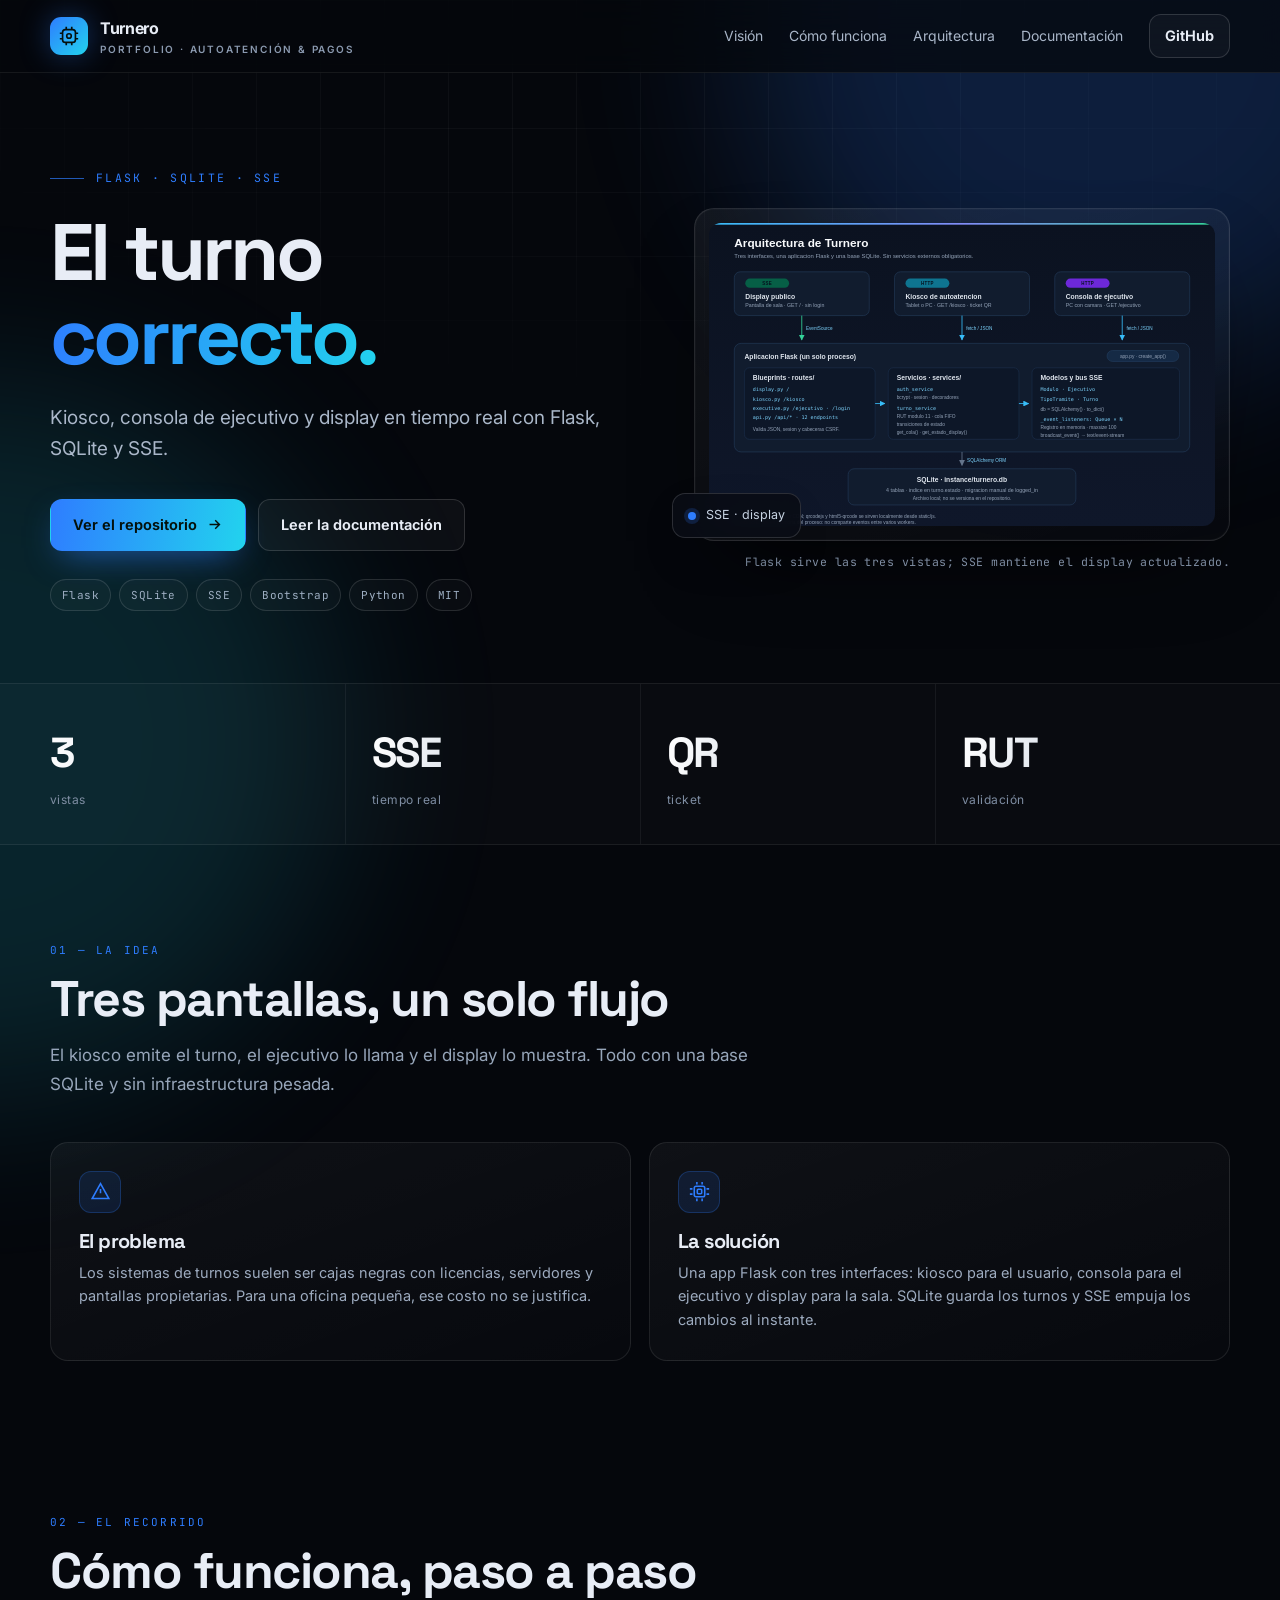
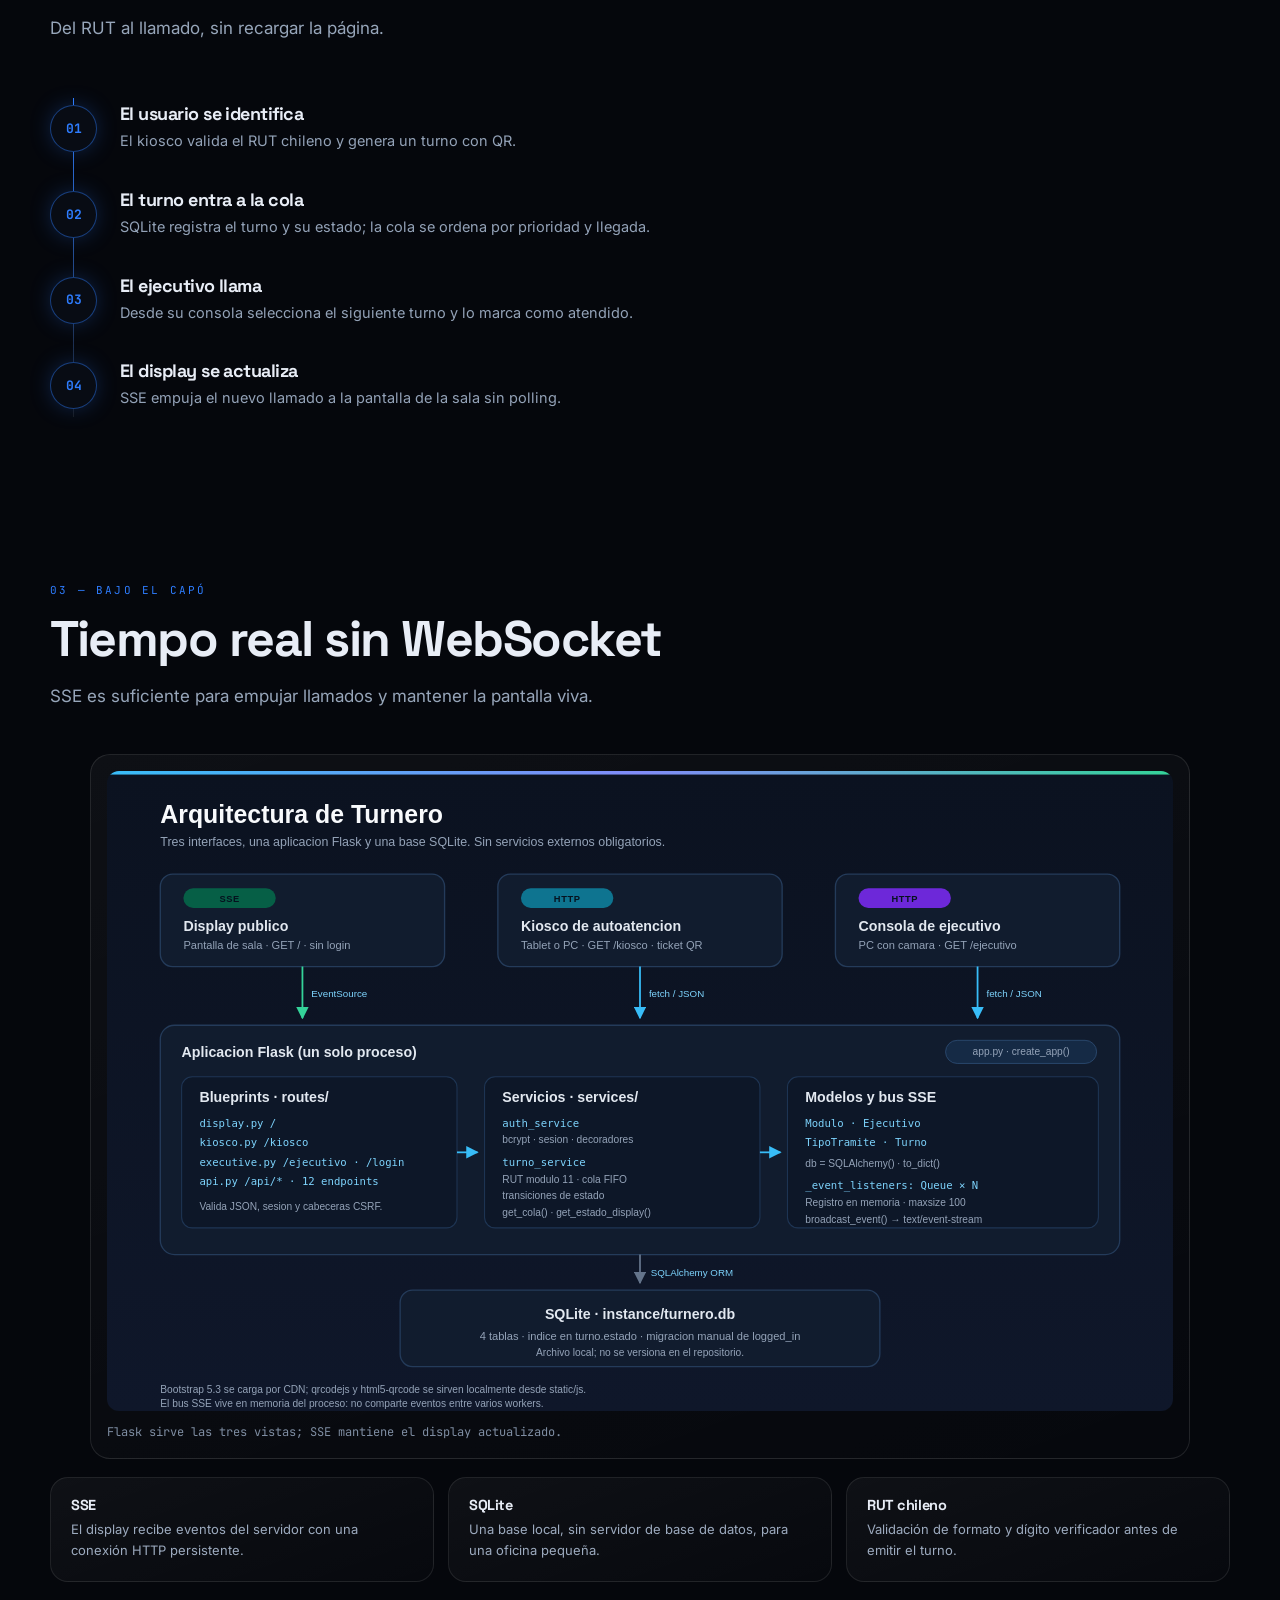
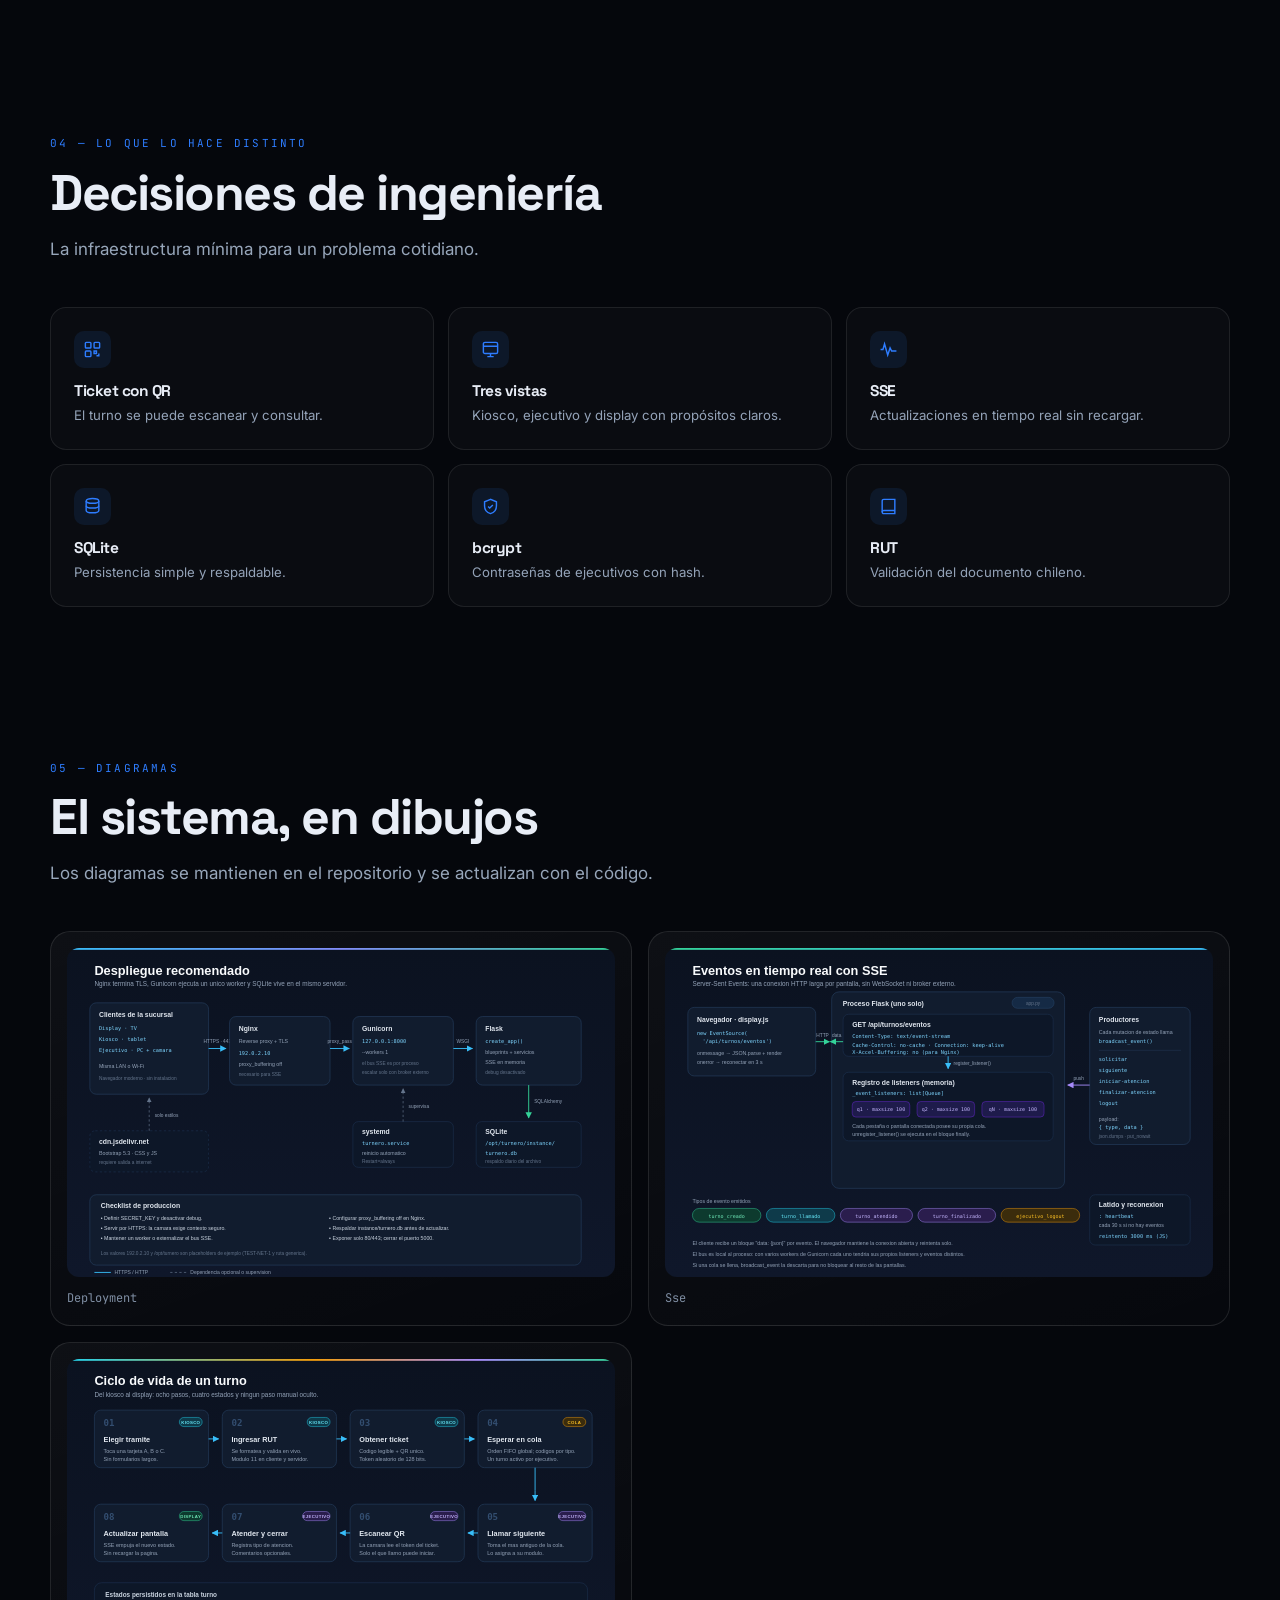
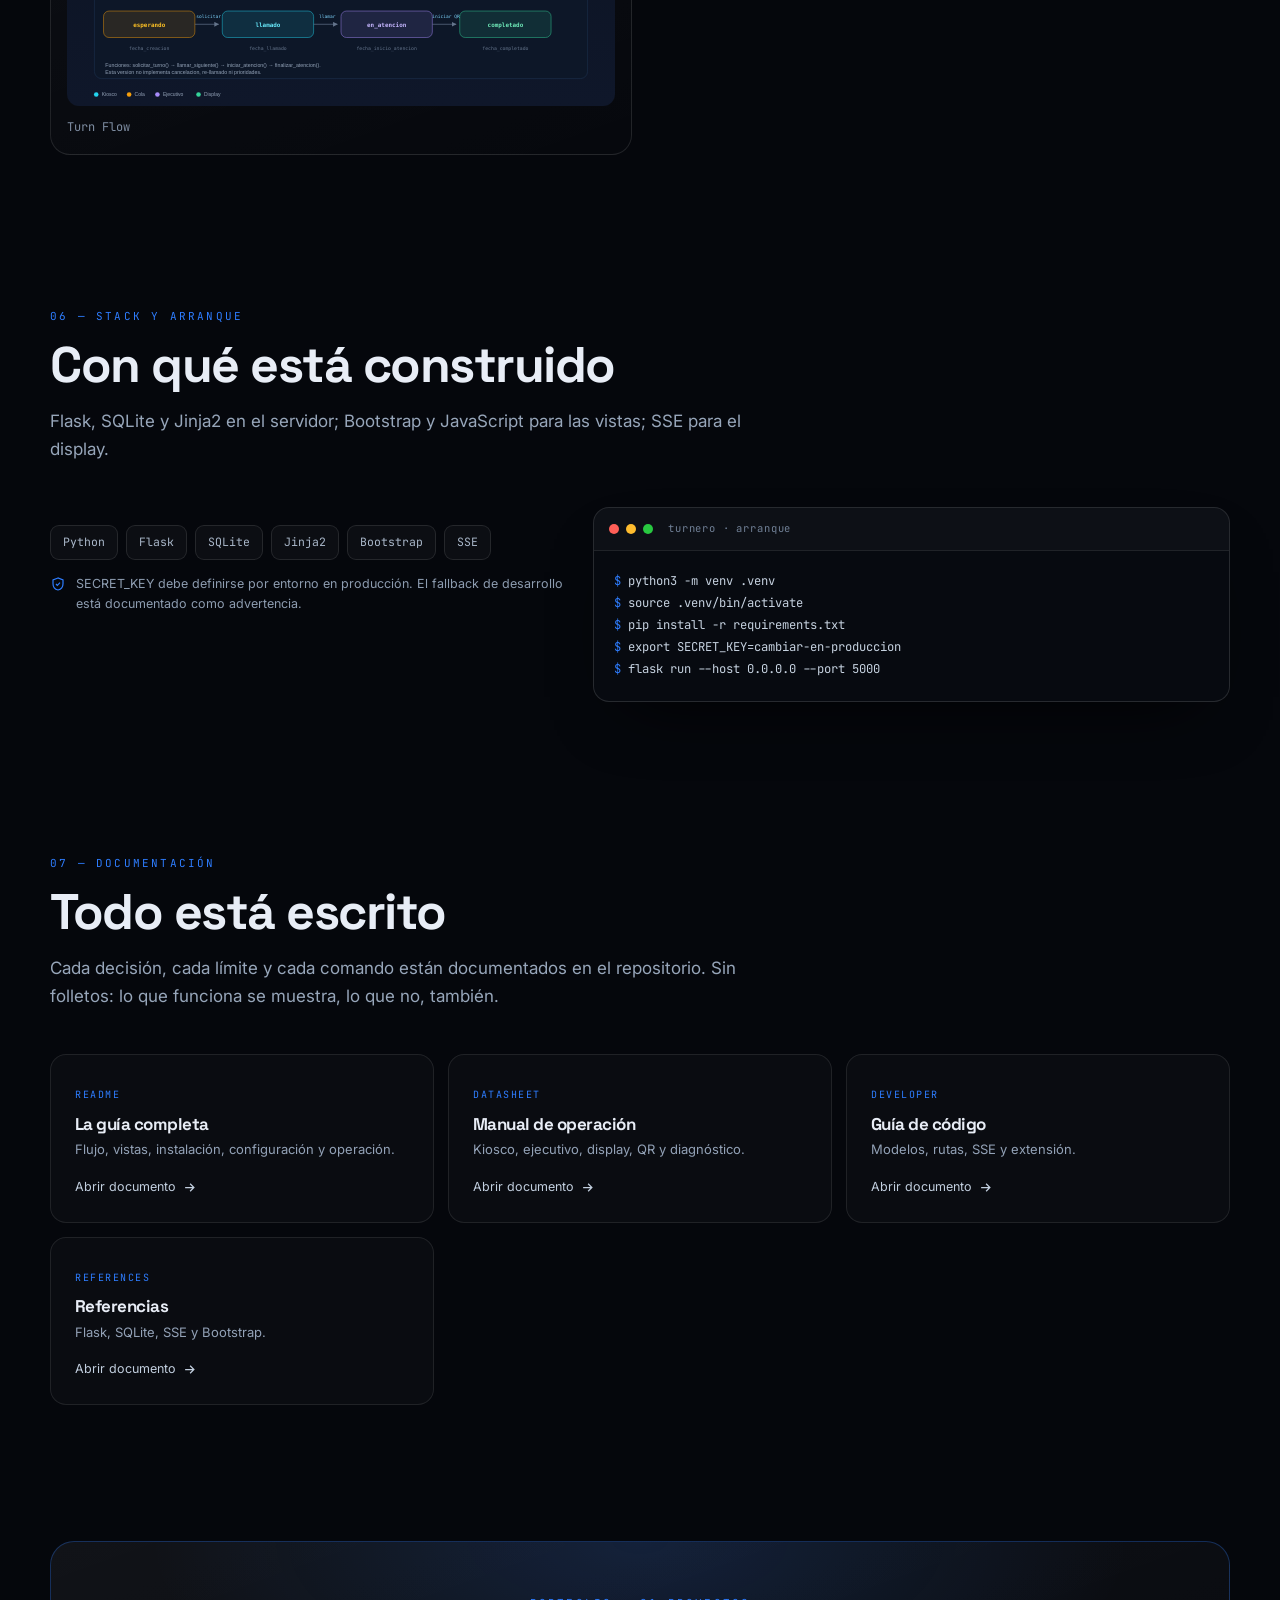
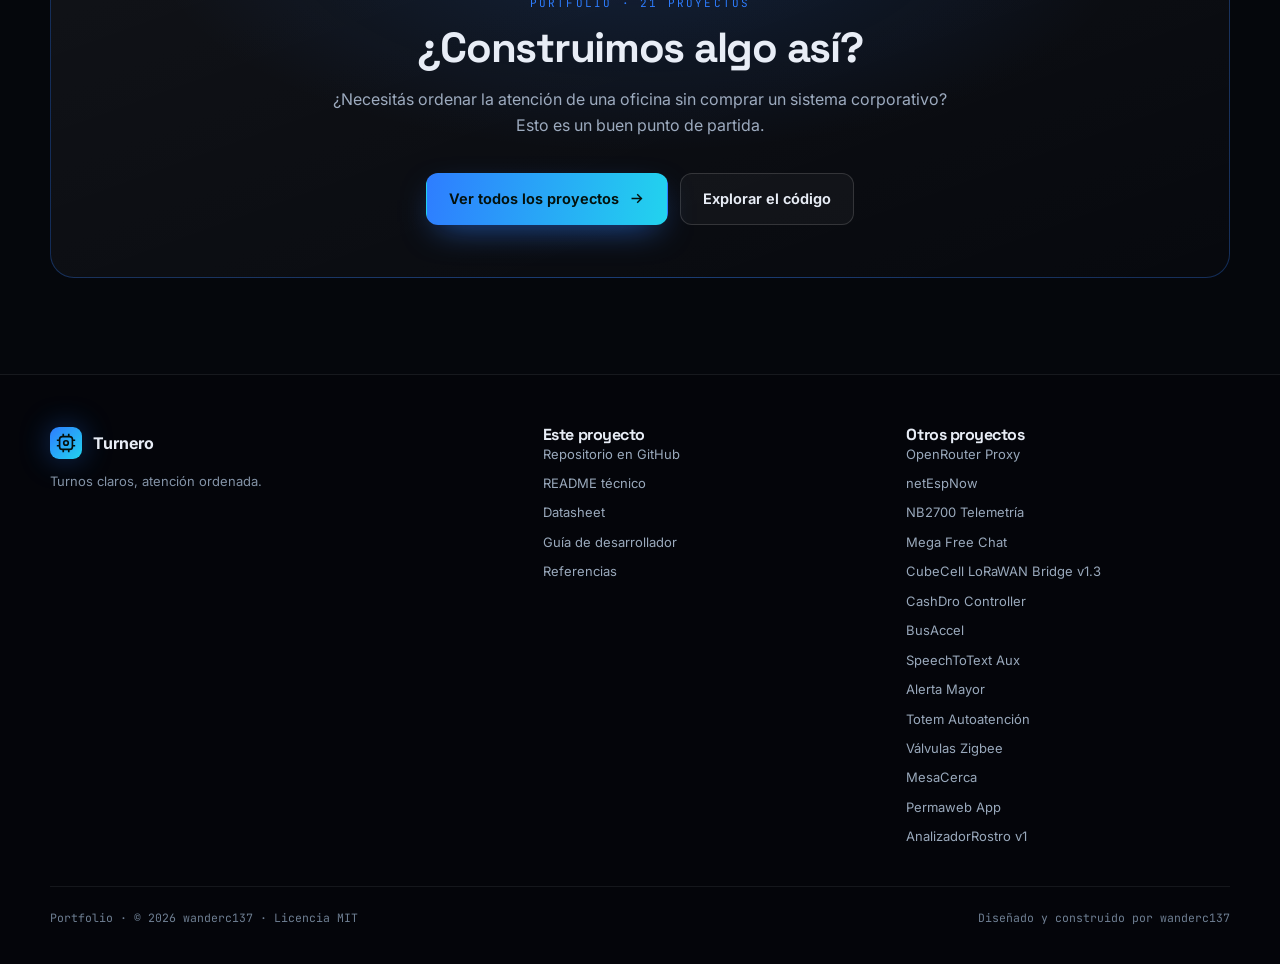
==== docs/index.html @ c997458e "docs: guía completa, sitio de presentación y licencia MIT" ====
<!doctype html>
<html lang="es">
<head>
<meta charset="utf-8">
<meta name="viewport" content="width=device-width, initial-scale=1">
<title>El turno correcto. · Turnero</title>
<meta name="description" content="Sistema de turnos con Flask y SQLite: kiosco, consola de ejecutivo y display en tiempo real con SSE y QR.">
<meta name="author" content="wanderc137">
<meta property="og:type" content="website">
<meta property="og:title" content="El turno correcto. · Turnero">
<meta property="og:description" content="Sistema de turnos con Flask y SQLite: kiosco, consola de ejecutivo y display en tiempo real con SSE y QR.">
<meta property="og:url" content="https://wanderc137.github.io/turnero/">
<meta property="og:image" content="https://wanderc137.github.io/turnero/assets/og.png">
<meta name="twitter:card" content="summary_large_image">
<meta name="twitter:title" content="El turno correcto. · Turnero">
<meta name="twitter:description" content="Sistema de turnos con Flask y SQLite: kiosco, consola de ejecutivo y display en tiempo real con SSE y QR.">
<meta name="twitter:image" content="https://wanderc137.github.io/turnero/assets/og.png">
<link rel="icon" href="data:image/svg+xml,<svg xmlns='http://www.w3.org/2000/svg' viewBox='0 0 100 100'><rect width='100' height='100' rx='22' fill='%2305070c'/><rect x='22' y='22' width='56' height='56' rx='12' fill='none' stroke='%232E7DFF' stroke-width='7'/><circle cx='50' cy='50' r='9' fill='%232E7DFF'/></svg>">
<link rel="preconnect" href="https://fonts.googleapis.com">
<link rel="preconnect" href="https://fonts.gstatic.com" crossorigin>
<link href="https://fonts.googleapis.com/css2?family=Inter:wght@400;500;600;700&family=JetBrains+Mono:wght@400;500;600&family=Space+Grotesk:wght@500;600;700&display=swap" rel="stylesheet">
<style>
*,*::before,*::after{box-sizing:border-box}
html{scroll-behavior:smooth;scrollbar-width:none}
::-webkit-scrollbar{width:0;height:0}
::-webkit-scrollbar-track{background:#05070c}
::-webkit-scrollbar-thumb{background:#2a3448;border-radius:999px;border:2px solid #05070c}
::-webkit-scrollbar-thumb:hover{background:#3a4a66}
body{
  margin:0;background:#05070c;color:#e8edf6;
  font-family:'Inter',system-ui,-apple-system,'Segoe UI',sans-serif;
  font-size:16px;line-height:1.65;-webkit-font-smoothing:antialiased;
  overflow-x:hidden;
}
::selection{background:var(--accent);color:#04110c}
a{color:inherit;text-decoration:none}
img{max-width:100%;display:block}
h1,h2,h3,h4{font-family:'Space Grotesk','Inter',sans-serif;line-height:1.05;letter-spacing:-.03em;margin:0}
p{margin:0}
.mono{font-family:'JetBrains Mono',ui-monospace,SFMono-Regular,Menlo,monospace}
.wrap{width:min(1180px,calc(100% - 48px));margin:0 auto}
.grid-overlay{
  position:fixed;inset:0;z-index:0;pointer-events:none;
  background-image:linear-gradient(rgba(255,255,255,.035) 1px,transparent 1px),linear-gradient(90deg,rgba(255,255,255,.035) 1px,transparent 1px);
  background-size:64px 64px;
  mask-image:radial-gradient(ellipse 80% 60% at 50% 0%,#000 30%,transparent 78%);
  -webkit-mask-image:radial-gradient(ellipse 80% 60% at 50% 0%,#000 30%,transparent 78%);
}
.glow{
  position:fixed;z-index:0;pointer-events:none;filter:blur(90px);opacity:.20;
  width:720px;height:720px;border-radius:50%;
}
.glow.one{top:-340px;right:-180px;background:var(--accent)}
.glow.two{top:380px;left:-380px;background:var(--accent2);opacity:.14}
.nav{
  position:sticky;top:0;z-index:50;
  backdrop-filter:blur(18px);-webkit-backdrop-filter:blur(18px);
  background:rgba(5,7,12,.72);border-bottom:1px solid rgba(255,255,255,.07);
}
.nav-inner{display:flex;align-items:center;justify-content:space-between;height:72px}
.brand{display:flex;align-items:center;gap:12px;font-weight:700;letter-spacing:-.02em}
.brand-mark{
  width:38px;height:38px;border-radius:11px;display:grid;place-items:center;
  background:linear-gradient(135deg,var(--accent),var(--accent2));color:#05100c;
  box-shadow:0 0 30px color-mix(in srgb,var(--accent) 35%,transparent);
}
.brand-mark svg{width:22px;height:22px;stroke:#05100c;fill:none;stroke-width:1.8}
.brand small{display:block;font-size:10px;letter-spacing:.18em;color:#8b9ab0;font-weight:600;text-transform:uppercase}
.nav-links{display:flex;align-items:center;gap:26px;font-size:14px;color:#a9b6c8}
.nav-links a:hover{color:#fff}
.btn{
  display:inline-flex;align-items:center;justify-content:center;gap:9px;
  padding:13px 22px;border-radius:12px;font-weight:650;font-size:14.5px;
  border:1px solid transparent;transition:transform .2s ease,box-shadow .2s ease,background .2s ease;
  white-space:nowrap;
}
.btn:hover{transform:translateY(-2px)}
.btn-primary{
  background:linear-gradient(100deg,var(--accent),var(--accent2));color:#04110c;
  box-shadow:0 12px 34px -12px color-mix(in srgb,var(--accent) 70%,transparent);
}
.btn-primary:hover{box-shadow:0 18px 44px -12px color-mix(in srgb,var(--accent) 80%,transparent)}
.btn-ghost{background:rgba(255,255,255,.035);border-color:rgba(255,255,255,.14);color:#e8edf6}
.btn-ghost:hover{background:rgba(255,255,255,.07)}
.btn svg{width:17px;height:17px;stroke:currentColor;fill:none;stroke-width:2}
.hero{position:relative;z-index:1;padding:96px 0 72px}
.hero-grid{display:grid;grid-template-columns:1.04fr .96fr;gap:64px;align-items:center}
.eyebrow{
  font-family:'JetBrains Mono',monospace;font-size:11.5px;letter-spacing:.2em;
  text-transform:uppercase;color:var(--accent);display:flex;align-items:center;gap:12px;margin-bottom:22px;
}
.eyebrow::before{content:"";width:34px;height:1px;background:var(--accent);opacity:.7}
h1{font-size:clamp(42px,6.4vw,80px);font-weight:700;letter-spacing:-.045em}
.grad{background:linear-gradient(100deg,var(--accent),var(--accent2));-webkit-background-clip:text;background-clip:text;color:transparent}
.lead{font-size:clamp(17px,1.5vw,19px);color:#aab7c9;margin-top:24px;max-width:60ch}
.hero-actions{display:flex;flex-wrap:wrap;gap:12px;margin-top:34px}
.hero-badges{display:flex;flex-wrap:wrap;gap:8px;margin-top:28px}
.badge{
  font-family:'JetBrains Mono',monospace;font-size:11px;letter-spacing:.04em;
  padding:6px 11px;border-radius:999px;border:1px solid rgba(255,255,255,.12);
  color:#9fb0c4;background:rgba(255,255,255,.025);
}
.hero-visual{position:relative}
.visual-frame{
  border:1px solid rgba(255,255,255,.11);border-radius:20px;overflow:hidden;
  background:linear-gradient(160deg,rgba(255,255,255,.055),rgba(255,255,255,.012));
  box-shadow:0 40px 90px -40px rgba(0,0,0,.9),0 0 0 1px rgba(255,255,255,.02) inset;
  padding:14px;
}
.visual-frame img{border-radius:12px;width:100%}
.visual-caption{font-size:11.5px;color:#7f8ea3;margin-top:12px;text-align:right;font-family:'JetBrains Mono',monospace;letter-spacing:.04em}
.float-chip{
  position:absolute;left:-22px;bottom:34px;display:flex;align-items:center;gap:10px;
  background:rgba(9,13,21,.92);border:1px solid rgba(255,255,255,.14);border-radius:13px;
  padding:11px 15px;font-size:12.5px;color:#c7d3e2;backdrop-filter:blur(10px);
  box-shadow:0 20px 50px -20px #000;
}
.float-chip b{color:var(--accent);font-family:'Space Grotesk',sans-serif;font-size:16px}
.live-dot{width:8px;height:8px;border-radius:50%;background:var(--accent);box-shadow:0 0 0 4px color-mix(in srgb,var(--accent) 18%,transparent);animation:pulse 2.4s infinite}
@keyframes pulse{0%,100%{opacity:1}50%{opacity:.35}}
/* vending kiosk */
.kiosk{
  border:1px solid rgba(255,255,255,.13);border-radius:22px;padding:18px;
  background:linear-gradient(165deg,#0b1019,#070a11 60%,#0a0f18);
  box-shadow:0 45px 100px -45px #000,0 0 0 1px rgba(255,255,255,.02) inset;
}
.kiosk-head{display:flex;align-items:center;gap:9px;font-family:'JetBrains Mono',monospace;font-size:10.5px;letter-spacing:.12em;color:#8494a9;padding:2px 4px 14px;border-bottom:1px solid rgba(255,255,255,.07)}
.kiosk-head .timer{margin-left:auto;color:var(--accent)}
.kiosk-grid{display:grid;grid-template-columns:1fr 1fr;gap:10px;padding:14px 0}
.prod{background:rgba(255,255,255,.035);border:1px solid rgba(255,255,255,.075);border-radius:13px;padding:12px;display:flex;align-items:center;gap:11px}
.prod img{width:44px;height:44px;object-fit:contain;filter:drop-shadow(0 6px 10px rgba(0,0,0,.5))}
.prod span{font-size:11.5px;color:#c3cfdd;display:block;line-height:1.25}
.prod b{font-family:'JetBrains Mono',monospace;font-size:11px;color:var(--accent)}
.kiosk-pay{display:flex;align-items:center;gap:12px;border:1px solid color-mix(in srgb,var(--accent) 30%,transparent);background:color-mix(in srgb,var(--accent) 7%,transparent);border-radius:13px;padding:12px 14px}
.kiosk-pay .sol{width:38px;height:38px;border-radius:10px;display:grid;place-items:center;background:linear-gradient(135deg,var(--accent),var(--accent2));color:#04110c;font-size:23px;font-weight:800}
.kiosk-pay small{display:block;font-family:'JetBrains Mono',monospace;font-size:9.5px;letter-spacing:.1em;color:#8ea0b5}
.kiosk-pay strong{font-size:15px}
.kiosk-pay .pill{margin-left:auto;font-family:'JetBrains Mono',monospace;font-size:10px;letter-spacing:.12em;background:var(--accent);color:#04110c;padding:7px 11px;border-radius:8px;font-weight:700}
.stats{position:relative;z-index:1;border-top:1px solid rgba(255,255,255,.07);border-bottom:1px solid rgba(255,255,255,.07);background:rgba(255,255,255,.018)}
.stats-grid{display:grid;grid-template-columns:repeat(4,1fr);gap:0}
.stat{padding:34px 26px;border-left:1px solid rgba(255,255,255,.06)}
.stat:first-child{border-left:0;padding-left:0}
.stat-value{font-family:'Space Grotesk',sans-serif;font-size:clamp(28px,3.4vw,42px);font-weight:700;letter-spacing:-.04em;background:linear-gradient(100deg,#fff,#a9b8cc);-webkit-background-clip:text;background-clip:text;color:transparent}
.stat-label{font-size:12px;color:#7f8ea3;letter-spacing:.04em;margin-top:3px}
.section{position:relative;z-index:1;padding:96px 0}
.section.tight{padding-top:56px}
.section-head{max-width:780px;margin-bottom:44px}
.kicker{font-family:'JetBrains Mono',monospace;font-size:11px;letter-spacing:.2em;text-transform:uppercase;color:var(--accent);margin-bottom:14px}
h2{font-size:clamp(30px,4.1vw,50px);font-weight:700}
.section-sub{color:#97a6ba;font-size:17px;margin-top:16px;max-width:68ch}
.split{display:grid;grid-template-columns:1fr 1fr;gap:18px}
.card{
  border:1px solid rgba(255,255,255,.09);border-radius:18px;padding:28px;
  background:linear-gradient(160deg,rgba(255,255,255,.045),rgba(255,255,255,.012));
}
.card .icon{width:42px;height:42px;border-radius:12px;display:grid;place-items:center;background:color-mix(in srgb,var(--accent) 12%,transparent);border:1px solid color-mix(in srgb,var(--accent) 25%,transparent);margin-bottom:18px}
.card .icon svg{width:21px;height:21px;stroke:var(--accent);fill:none;stroke-width:1.8}
.card h3{font-size:20px;margin-bottom:9px}
.card p{color:#9dabbf;font-size:14.5px}
.timeline{position:relative;margin-top:10px}
.timeline::before{content:"";position:absolute;left:23px;top:12px;bottom:12px;width:1px;background:linear-gradient(var(--accent),rgba(255,255,255,.08))}
.step{display:grid;grid-template-columns:48px 1fr;gap:22px;padding:19px 0;align-items:start}
.step-num{
  width:47px;height:47px;border-radius:50%;display:grid;place-items:center;
  border:1px solid color-mix(in srgb,var(--accent) 45%,transparent);
  background:#080c14;color:var(--accent);font-family:'JetBrains Mono',monospace;font-size:13px;font-weight:700;
  position:relative;z-index:1;box-shadow:0 0 26px -6px color-mix(in srgb,var(--accent) 45%,transparent);
}
.step-body h3{font-size:18px;margin-bottom:5px}
.step-body p{color:#93a2b7;font-size:14.5px;max-width:78ch}
.figure{
  border:1px solid rgba(255,255,255,.1);border-radius:20px;padding:16px;
  background:linear-gradient(160deg,rgba(255,255,255,.04),rgba(255,255,255,.008));
}
.figure img{width:100%;border-radius:12px}
.figure figcaption{font-size:12px;color:#7f8ea3;margin-top:12px;font-family:'JetBrains Mono',monospace}
.arch-points{display:grid;grid-template-columns:repeat(3,1fr);gap:14px;margin-top:18px}
.arch-points .card{padding:20px}
.arch-points .card h4{font-size:14.5px;margin-bottom:5px}
.arch-points .card p{font-size:13px}
.features{display:grid;grid-template-columns:repeat(3,1fr);gap:14px}
.feature{border:1px solid rgba(255,255,255,.085);border-radius:16px;padding:23px;background:rgba(255,255,255,.022);transition:border-color .2s,background .2s,transform .2s}
.feature:hover{border-color:color-mix(in srgb,var(--accent) 38%,transparent);background:rgba(255,255,255,.038);transform:translateY(-3px)}
.feature .icon{width:37px;height:37px;border-radius:10px;display:grid;place-items:center;background:color-mix(in srgb,var(--accent) 10%,transparent);margin-bottom:15px}
.feature .icon svg{width:19px;height:19px;stroke:var(--accent);fill:none;stroke-width:1.8}
.feature h3{font-size:15.5px;margin-bottom:6px}
.feature p{font-size:13.2px;color:#94a3b8;line-height:1.55}
.stack-grid{display:grid;grid-template-columns:.9fr 1.1fr;gap:22px;align-items:start}
.chips{display:flex;flex-wrap:wrap;gap:8px;margin-top:18px}
.chip{font-family:'JetBrains Mono',monospace;font-size:11.5px;padding:7px 12px;border-radius:9px;border:1px solid rgba(255,255,255,.1);background:rgba(255,255,255,.03);color:#aab8ca}
.terminal{border:1px solid rgba(255,255,255,.13);border-radius:16px;overflow:hidden;background:#070a10;box-shadow:0 30px 70px -35px #000}
.terminal-bar{display:flex;align-items:center;gap:7px;padding:12px 15px;border-bottom:1px solid rgba(255,255,255,.08);background:rgba(255,255,255,.025)}
.terminal-bar i{width:10px;height:10px;border-radius:50%;background:#ff5f57;display:block}
.terminal-bar i:nth-child(2){background:#febc2e}
.terminal-bar i:nth-child(3){background:#28c840}
.terminal-bar span{margin-left:8px;font-family:'JetBrains Mono',monospace;font-size:10.5px;color:#718197;letter-spacing:.08em}
.terminal pre{margin:0;padding:20px;overflow:auto;font-family:'JetBrains Mono',monospace;font-size:12.2px;line-height:1.8;color:#c6d2e0}
.terminal .p{color:var(--accent)}
.terminal .c{color:#68788d}
.note{display:flex;gap:10px;align-items:flex-start;margin-top:14px;font-size:12.5px;color:#8d9cb0;line-height:1.55}
.note svg{width:16px;height:16px;stroke:var(--accent);fill:none;stroke-width:1.8;flex:0 0 auto;margin-top:2px}
.docs-grid{display:grid;grid-template-columns:repeat(3,1fr);gap:14px}
.doc-card{display:block;border:1px solid rgba(255,255,255,.09);border-radius:16px;padding:24px;background:rgba(255,255,255,.022);transition:border-color .2s,transform .2s,background .2s}
.doc-card:hover{border-color:color-mix(in srgb,var(--accent) 40%,transparent);transform:translateY(-3px);background:rgba(255,255,255,.04)}
.doc-card .tag{font-family:'JetBrains Mono',monospace;font-size:10px;letter-spacing:.15em;color:var(--accent);text-transform:uppercase}
.doc-card h3{font-size:17px;margin:10px 0 6px}
.doc-card p{font-size:13px;color:#93a2b7}
.doc-card .arrow{display:flex;align-items:center;gap:6px;margin-top:16px;font-size:12.5px;color:#c2cfdf}
.doc-card .arrow svg{width:15px;height:15px;stroke:currentColor;fill:none;stroke-width:2;transition:transform .2s}
.doc-card:hover .arrow svg{transform:translateX(4px)}
.gallery{display:grid;grid-template-columns:1fr 1fr;gap:16px}
.gallery .figure{margin:0}
.cta{position:relative;z-index:1;padding:40px 0 96px}
.cta-card{
  border-radius:24px;padding:52px;text-align:center;position:relative;overflow:hidden;
  border:1px solid color-mix(in srgb,var(--accent) 30%,transparent);
  background:
    radial-gradient(700px 300px at 50% 0%,color-mix(in srgb,var(--accent) 16%,transparent),transparent 70%),
    linear-gradient(160deg,rgba(255,255,255,.05),rgba(255,255,255,.012));
}
.cta-card h2{font-size:clamp(28px,3.7vw,42px)}
.cta-card p{color:#9dabbf;max-width:62ch;margin:16px auto 0}
.cta-card .hero-actions{justify-content:center}
footer{position:relative;z-index:1;border-top:1px solid rgba(255,255,255,.08);padding:52px 0 36px;background:rgba(4,6,10,.6)}
.foot-grid{display:grid;grid-template-columns:1.4fr 1fr 1fr;gap:40px}
.foot-brand{display:flex;align-items:center;gap:11px;font-weight:700;margin-bottom:12px}
.foot-brand .brand-mark{width:32px;height:32px;border-radius:9px}
.foot-p{font-size:13px;color:#8493a7;max-width:38ch}
.foot h4{font-family:'JetBrains Mono',monospace;font-size:10.5px;letter-spacing:.16em;text-transform:uppercase;color:#718197;margin-bottom:13px;font-weight:500}
.foot-links{display:flex;flex-direction:column;gap:8px;font-size:13px;color:#9aa9bc}
.foot-links a:hover{color:#fff}
.foot-bottom{display:flex;justify-content:space-between;gap:20px;flex-wrap:wrap;border-top:1px solid rgba(255,255,255,.07);margin-top:38px;padding-top:22px;font-size:11.5px;color:#6f7f93;font-family:'JetBrains Mono',monospace}
.reveal{opacity:1;transform:none;transition:opacity .7s ease,transform .7s ease}
.reveal.in{opacity:1;transform:none}
@media (prefers-reduced-motion:reduce){.reveal{opacity:1;transform:none;transition:none}.live-dot{animation:none}html{scroll-behavior:auto}}
@media (max-width:980px){
  .hero-grid,.split,.stack-grid,.gallery{grid-template-columns:1fr}
  .hero{padding-top:64px}
  .hero-visual{order:-1}
  .features{grid-template-columns:1fr 1fr}
  .arch-points{grid-template-columns:1fr}
  .stats-grid{grid-template-columns:1fr 1fr}
  .stat:nth-child(3){border-left:0;padding-left:0}
  .stat{border-top:1px solid rgba(255,255,255,.06)}
  .stat:nth-child(-n+2){border-top:0}
  .docs-grid{grid-template-columns:1fr}
  .foot-grid{grid-template-columns:1fr 1fr}
  .nav-links{display:none}
}
@media (max-width:620px){
  .wrap{width:calc(100% - 32px)}
  .features{grid-template-columns:1fr}
  .stats-grid{grid-template-columns:1fr 1fr}
  .stat{padding:24px 16px}
  .cta-card{padding:34px 22px}
  .float-chip{left:8px;bottom:16px}
  .foot-grid{grid-template-columns:1fr}
  .section{padding:72px 0}
}
</style>
</head>
<body style="--accent:#2E7DFF;--accent2:#22D3EE">
<div class="grid-overlay"></div>
<div class="glow one"></div>
<div class="glow two"></div>

<header class="nav">
  <div class="wrap nav-inner">
    <a class="brand" href="#top">
      <span class="brand-mark"><svg viewBox="0 0 24 24"><rect x="5" y="5" width="14" height="14" rx="3"/><path d="M9 2v3M15 2v3M9 19v3M15 19v3M2 9h3M2 15h3M19 9h3M19 15h3"/><circle cx="12" cy="12" r="2.5"/></svg></span>
      <span>Turnero<small>Portfolio · Autoatención &amp; pagos</small></span>
    </a>
    <nav class="nav-links" aria-label="Navegación">
      <a href="#problema">Visión</a>
      <a href="#como">Cómo funciona</a>
      <a href="#arquitectura">Arquitectura</a>
      <a href="#docs">Documentación</a>
      <a class="btn btn-ghost" style="padding:9px 15px" href="https://github.com/wanderc137/turnero" target="_blank" rel="noopener">GitHub</a>
    </nav>
  </div>
</header>

<main id="top">
<section class="hero">
  <div class="wrap hero-grid">
    <div class="hero-copy">
      <div class="eyebrow">FLASK · SQLITE · SSE</div>
      <h1>El turno<br><span class='grad'>correcto.</span></h1>
      <p class="lead">Kiosco, consola de ejecutivo y display en tiempo real con Flask, SQLite y SSE.</p>
      <div class="hero-actions">
        <a class="btn btn-primary" href="https://github.com/wanderc137/turnero" target="_blank" rel="noopener">Ver el repositorio <svg viewBox="0 0 24 24"><path d="M5 12h14M13 6l6 6-6 6"/></svg></a>
        <a class="btn btn-ghost" href="https://github.com/wanderc137/turnero#readme" target="_blank" rel="noopener">Leer la documentación</a>
      </div>
      <div class="hero-badges"><span class="badge">Flask</span><span class="badge">SQLite</span><span class="badge">SSE</span><span class="badge">Bootstrap</span><span class="badge">Python</span><span class="badge">MIT</span></div>
    </div>
    <div class="hero-visual">
      <div class="visual-frame"><img src="assets/architecture.svg" alt="Arquitectura del turnero con kiosco, ejecutivo, display y SQLite"></div>
      <div class="visual-caption">Flask sirve las tres vistas; SSE mantiene el display actualizado.</div>
      <div class="float-chip"><span class="live-dot"></span>SSE · display</div>
    </div>
  </div>
</section>

<section class="stats"><div class="wrap stats-grid"><div class="stat"><div class="stat-value">3</div><div class="stat-label">vistas</div></div><div class="stat"><div class="stat-value">SSE</div><div class="stat-label">tiempo real</div></div><div class="stat"><div class="stat-value">QR</div><div class="stat-label">ticket</div></div><div class="stat"><div class="stat-value">RUT</div><div class="stat-label">validación</div></div></div></section>

<section class="section" id="problema">
  <div class="wrap">
    <div class="section-head reveal">
      <div class="kicker">01 — La idea</div>
      <h2>Tres pantallas, un solo flujo</h2>
      <p class="section-sub">El kiosco emite el turno, el ejecutivo lo llama y el display lo muestra. Todo con una base SQLite y sin infraestructura pesada.</p>
    </div>
    <div class="split">
      <div class="card reveal"><div class="icon"><svg viewBox="0 0 24 24" aria-hidden="true"><path d="M12 3 2.5 20h19L12 3Z"/><path d="M12 9v5M12 17v.01"/></svg></div><h3>El problema</h3><p>Los sistemas de turnos suelen ser cajas negras con licencias, servidores y pantallas propietarias. Para una oficina pequeña, ese costo no se justifica.</p></div>
      <div class="card reveal"><div class="icon"><svg viewBox="0 0 24 24" aria-hidden="true"><rect x="6" y="6" width="12" height="12" rx="2"/><path d="M9 1v3M15 1v3M9 20v3M15 20v3M1 9h3M1 15h3M20 9h3M20 15h3"/><rect x="9.5" y="9.5" width="5" height="5" rx="1"/></svg></div><h3>La solución</h3><p>Una app Flask con tres interfaces: kiosco para el usuario, consola para el ejecutivo y display para la sala. SQLite guarda los turnos y SSE empuja los cambios al instante.</p></div>
    </div>
  </div>
</section>

<section class="section tight" id="como">
  <div class="wrap">
    <div class="section-head reveal">
      <div class="kicker">02 — El recorrido</div>
      <h2>Cómo funciona, paso a paso</h2>
      <p class="section-sub">Del RUT al llamado, sin recargar la página.</p>
    </div>
    <div class="timeline reveal"><div class="step"><div class="step-num">01</div><div class="step-body"><h3>El usuario se identifica</h3><p>El kiosco valida el RUT chileno y genera un turno con QR.</p></div></div><div class="step"><div class="step-num">02</div><div class="step-body"><h3>El turno entra a la cola</h3><p>SQLite registra el turno y su estado; la cola se ordena por prioridad y llegada.</p></div></div><div class="step"><div class="step-num">03</div><div class="step-body"><h3>El ejecutivo llama</h3><p>Desde su consola selecciona el siguiente turno y lo marca como atendido.</p></div></div><div class="step"><div class="step-num">04</div><div class="step-body"><h3>El display se actualiza</h3><p>SSE empuja el nuevo llamado a la pantalla de la sala sin polling.</p></div></div></div>
  </div>
</section>

<section class="section tight" id="arquitectura">
  <div class="wrap">
    <div class="section-head reveal">
      <div class="kicker">03 — Bajo el capó</div>
      <h2>Tiempo real sin WebSocket</h2>
      <p class="section-sub">SSE es suficiente para empujar llamados y mantener la pantalla viva.</p>
    </div>
    <figure class="figure reveal"><img src="assets/architecture.svg" alt="Arquitectura del turnero con kiosco, ejecutivo, display y SQLite" loading="lazy"><figcaption>Flask sirve las tres vistas; SSE mantiene el display actualizado.</figcaption></figure>
    <div class="arch-points reveal"><div class="card"><h4>SSE</h4><p>El display recibe eventos del servidor con una conexión HTTP persistente.</p></div><div class="card"><h4>SQLite</h4><p>Una base local, sin servidor de base de datos, para una oficina pequeña.</p></div><div class="card"><h4>RUT chileno</h4><p>Validación de formato y dígito verificador antes de emitir el turno.</p></div></div>
  </div>
</section>

<section class="section tight">
  <div class="wrap">
    <div class="section-head reveal">
      <div class="kicker">04 — Lo que lo hace distinto</div>
      <h2>Decisiones de ingeniería</h2>
      <p class="section-sub">La infraestructura mínima para un problema cotidiano.</p>
    </div>
    <div class="features reveal"><div class="feature"><div class="icon"><svg viewBox="0 0 24 24" aria-hidden="true"><rect x="3" y="3" width="7" height="7" rx="1"/><rect x="14" y="3" width="7" height="7" rx="1"/><rect x="3" y="14" width="7" height="7" rx="1"/><path d="M14 14h3v3h-3zM20 14v.01M14 20v.01M17 20v.01M20 17v3h-3"/></svg></div><h3>Ticket con QR</h3><p>El turno se puede escanear y consultar.</p></div><div class="feature"><div class="icon"><svg viewBox="0 0 24 24" aria-hidden="true"><rect x="3" y="3" width="18" height="14" rx="2"/><path d="M3 8h18M8 21h8M12 17v4"/></svg></div><h3>Tres vistas</h3><p>Kiosco, ejecutivo y display con propósitos claros.</p></div><div class="feature"><div class="icon"><svg viewBox="0 0 24 24" aria-hidden="true"><path d="M2 12h3l2-7 4 14 3-9 2 4h6"/></svg></div><h3>SSE</h3><p>Actualizaciones en tiempo real sin recargar.</p></div><div class="feature"><div class="icon"><svg viewBox="0 0 24 24" aria-hidden="true"><ellipse cx="12" cy="5" rx="8" ry="3"/><path d="M4 5v6c0 1.7 3.6 3 8 3s8-1.3 8-3V5"/><path d="M4 11v6c0 1.7 3.6 3 8 3s8-1.3 8-3v-6"/></svg></div><h3>SQLite</h3><p>Persistencia simple y respaldable.</p></div><div class="feature"><div class="icon"><svg viewBox="0 0 24 24" aria-hidden="true"><path d="M12 3 4.5 6v5.5c0 4.6 3.2 8.4 7.5 9.5 4.3-1.1 7.5-4.9 7.5-9.5V6L12 3Z"/><path d="m9 12 2 2 4-4"/></svg></div><h3>bcrypt</h3><p>Contraseñas de ejecutivos con hash.</p></div><div class="feature"><div class="icon"><svg viewBox="0 0 24 24" aria-hidden="true"><path d="M4 5a2 2 0 0 1 2-2h14v18H6a2 2 0 0 1-2-2V5Z"/><path d="M4 19a2 2 0 0 1 2-2h14"/></svg></div><h3>RUT</h3><p>Validación del documento chileno.</p></div></div>
  </div>
</section>

<section class="section tight"><div class="wrap"><div class="section-head reveal"><div class="kicker">05 — Diagramas</div><h2>El sistema, en dibujos</h2><p class="section-sub">Los diagramas se mantienen en el repositorio y se actualizan con el código.</p></div><div class="gallery"><figure class="figure"><img src="assets/deployment.svg" alt="Turnero — deployment" loading="lazy"><figcaption>Deployment</figcaption></figure><figure class="figure"><img src="assets/sse.svg" alt="Turnero — sse" loading="lazy"><figcaption>Sse</figcaption></figure><figure class="figure"><img src="assets/turn-flow.svg" alt="Turnero — turn flow" loading="lazy"><figcaption>Turn Flow</figcaption></figure></div></div></section>

<section class="section tight">
  <div class="wrap">
    <div class="section-head reveal">
      <div class="kicker">06 — Stack y arranque</div>
      <h2>Con qué está construido</h2>
      <p class="section-sub">Flask, SQLite y Jinja2 en el servidor; Bootstrap y JavaScript para las vistas; SSE para el display.</p>
    </div>
    <div class="stack-grid">
      <div class="reveal">
        <div class="chips"><span class="chip">Python</span><span class="chip">Flask</span><span class="chip">SQLite</span><span class="chip">Jinja2</span><span class="chip">Bootstrap</span><span class="chip">SSE</span></div>
        <div class="note"><svg viewBox="0 0 24 24" aria-hidden="true"><path d="M12 3 4.5 6v5.5c0 4.6 3.2 8.4 7.5 9.5 4.3-1.1 7.5-4.9 7.5-9.5V6L12 3Z"/><path d="m9 12 2 2 4-4"/></svg><span>SECRET_KEY debe definirse por entorno en producción. El fallback de desarrollo está documentado como advertencia.</span></div>
      </div>
      <div class="terminal reveal">
        <div class="terminal-bar"><i></i><i></i><i></i><span>turnero · arranque</span></div>
        <pre><span class="p">$</span> python3 -m venv .venv
<span class="p">$</span> source .venv/bin/activate
<span class="p">$</span> pip install -r requirements.txt
<span class="p">$</span> export SECRET_KEY=cambiar-en-produccion
<span class="p">$</span> flask run --host 0.0.0.0 --port 5000</pre>
      </div>
    </div>
  </div>
</section>

<section class="section tight" id="docs">
  <div class="wrap">
    <div class="section-head reveal">
      <div class="kicker">07 — Documentación</div>
      <h2>Todo está escrito</h2>
      <p class="section-sub">Cada decisión, cada límite y cada comando están documentados en el repositorio. Sin folletos: lo que funciona se muestra, lo que no, también.</p>
    </div>
    <div class="docs-grid reveal"><a class="doc-card" href="https://github.com/wanderc137/turnero/blob/main/README.md" target="_blank" rel="noopener"><span class="tag">README</span><h3>La guía completa</h3><p>Flujo, vistas, instalación, configuración y operación.</p><span class="arrow">Abrir documento <svg viewBox="0 0 24 24"><path d="M5 12h14M13 6l6 6-6 6"/></svg></span></a><a class="doc-card" href="https://github.com/wanderc137/turnero/blob/main/docs/datasheet.md" target="_blank" rel="noopener"><span class="tag">DATASHEET</span><h3>Manual de operación</h3><p>Kiosco, ejecutivo, display, QR y diagnóstico.</p><span class="arrow">Abrir documento <svg viewBox="0 0 24 24"><path d="M5 12h14M13 6l6 6-6 6"/></svg></span></a><a class="doc-card" href="https://github.com/wanderc137/turnero/blob/main/docs/developer.md" target="_blank" rel="noopener"><span class="tag">DEVELOPER</span><h3>Guía de código</h3><p>Modelos, rutas, SSE y extensión.</p><span class="arrow">Abrir documento <svg viewBox="0 0 24 24"><path d="M5 12h14M13 6l6 6-6 6"/></svg></span></a><a class="doc-card" href="https://github.com/wanderc137/turnero/blob/main/docs/REFERENCES.md" target="_blank" rel="noopener"><span class="tag">REFERENCES</span><h3>Referencias</h3><p>Flask, SQLite, SSE y Bootstrap.</p><span class="arrow">Abrir documento <svg viewBox="0 0 24 24"><path d="M5 12h14M13 6l6 6-6 6"/></svg></span></a></div>
  </div>
</section>

<section class="cta">
  <div class="wrap">
    <div class="cta-card reveal">
      <div class="kicker" style="justify-content:center">Portfolio · 21 proyectos</div>
      <h2>¿Construimos algo así?</h2>
      <p>¿Necesitás ordenar la atención de una oficina sin comprar un sistema corporativo? Esto es un buen punto de partida.</p>
      <div class="hero-actions">
        <a class="btn btn-primary" href="https://wanderc137.github.io/" target="_blank" rel="noopener">Ver todos los proyectos <svg viewBox="0 0 24 24"><path d="M5 12h14M13 6l6 6-6 6"/></svg></a>
        <a class="btn btn-ghost" href="https://github.com/wanderc137/turnero" target="_blank" rel="noopener">Explorar el código</a>
      </div>
    </div>
  </div>
</section>
</main>

<footer>
  <div class="wrap">
    <div class="foot-grid">
      <div>
        <div class="foot-brand"><span class="brand-mark"><svg viewBox="0 0 24 24"><rect x="5" y="5" width="14" height="14" rx="3"/><path d="M9 2v3M15 2v3M9 19v3M15 19v3M2 9h3M2 15h3M19 9h3M19 15h3"/><circle cx="12" cy="12" r="2.5"/></svg></span>Turnero</div>
        <p class="foot-p">Turnos claros, atención ordenada.</p>
      </div>
      <div>
        <h4>Este proyecto</h4>
        <div class="foot-links">
          <a href="https://github.com/wanderc137/turnero" target="_blank" rel="noopener">Repositorio en GitHub</a>
          <a href="https://github.com/wanderc137/turnero/blob/main/README.md" target="_blank" rel="noopener">README técnico</a>
          <a href="https://github.com/wanderc137/turnero/blob/main/docs/datasheet.md" target="_blank" rel="noopener">Datasheet</a>
          <a href="https://github.com/wanderc137/turnero/blob/main/docs/developer.md" target="_blank" rel="noopener">Guía de desarrollador</a>
          <a href="https://github.com/wanderc137/turnero/blob/main/docs/REFERENCES.md" target="_blank" rel="noopener">Referencias</a>
        </div>
      </div>
      <div>
        <h4>Otros proyectos</h4>
        <div class="foot-links"><a href="https://wanderc137.github.io/proxy-openrouter-ia-chinas/">OpenRouter Proxy</a><a href="https://wanderc137.github.io/netEspNow-v1.4/">netEspNow</a><a href="https://wanderc137.github.io/nb2700-telemetria/">NB2700 Telemetría</a><a href="https://wanderc137.github.io/mega-free-chat/">Mega Free Chat</a><a href="https://wanderc137.github.io/CubeCell-LoRaWAN-Node-v1.3/">CubeCell LoRaWAN Bridge v1.3</a><a href="https://wanderc137.github.io/CashDroController/">CashDro Controller</a><a href="https://wanderc137.github.io/BusAccel-8266-v4/">BusAccel</a><a href="https://wanderc137.github.io/SpeechToTextAuxPy/">SpeechToText Aux</a><a href="https://wanderc137.github.io/teleAsistenciaV1.3/">Alerta Mayor</a><a href="https://wanderc137.github.io/TotemAutoatencion/">Totem Autoatención</a><a href="https://wanderc137.github.io/valvulas-zigbee/">Válvulas Zigbee</a><a href="https://wanderc137.github.io/mesacerca/">MesaCerca</a><a href="https://wanderc137.github.io/permaweb-app/">Permaweb App</a><a href="https://wanderc137.github.io/AnalizadorRostroUNOQ/">AnalizadorRostro v1</a></div>
      </div>
    </div>
    <div class="foot-bottom">
      <span><a href="https://wanderc137.github.io/">Portfolio</a> · © 2026 wanderc137 · Licencia MIT</span>
      <span>Diseñado y construido por wanderc137</span>
    </div>
  </div>
</footer>

<script>
(function(){
  var io = new IntersectionObserver(function(entries){
    entries.forEach(function(entry){
      if (entry.isIntersecting) {
        entry.target.classList.add('in');
        io.unobserve(entry.target);
      }
    });
  }, {threshold: 0.12});
  document.querySelectorAll('.reveal').forEach(function(el){ io.observe(el); });
})();
</script>
</body>
</html>
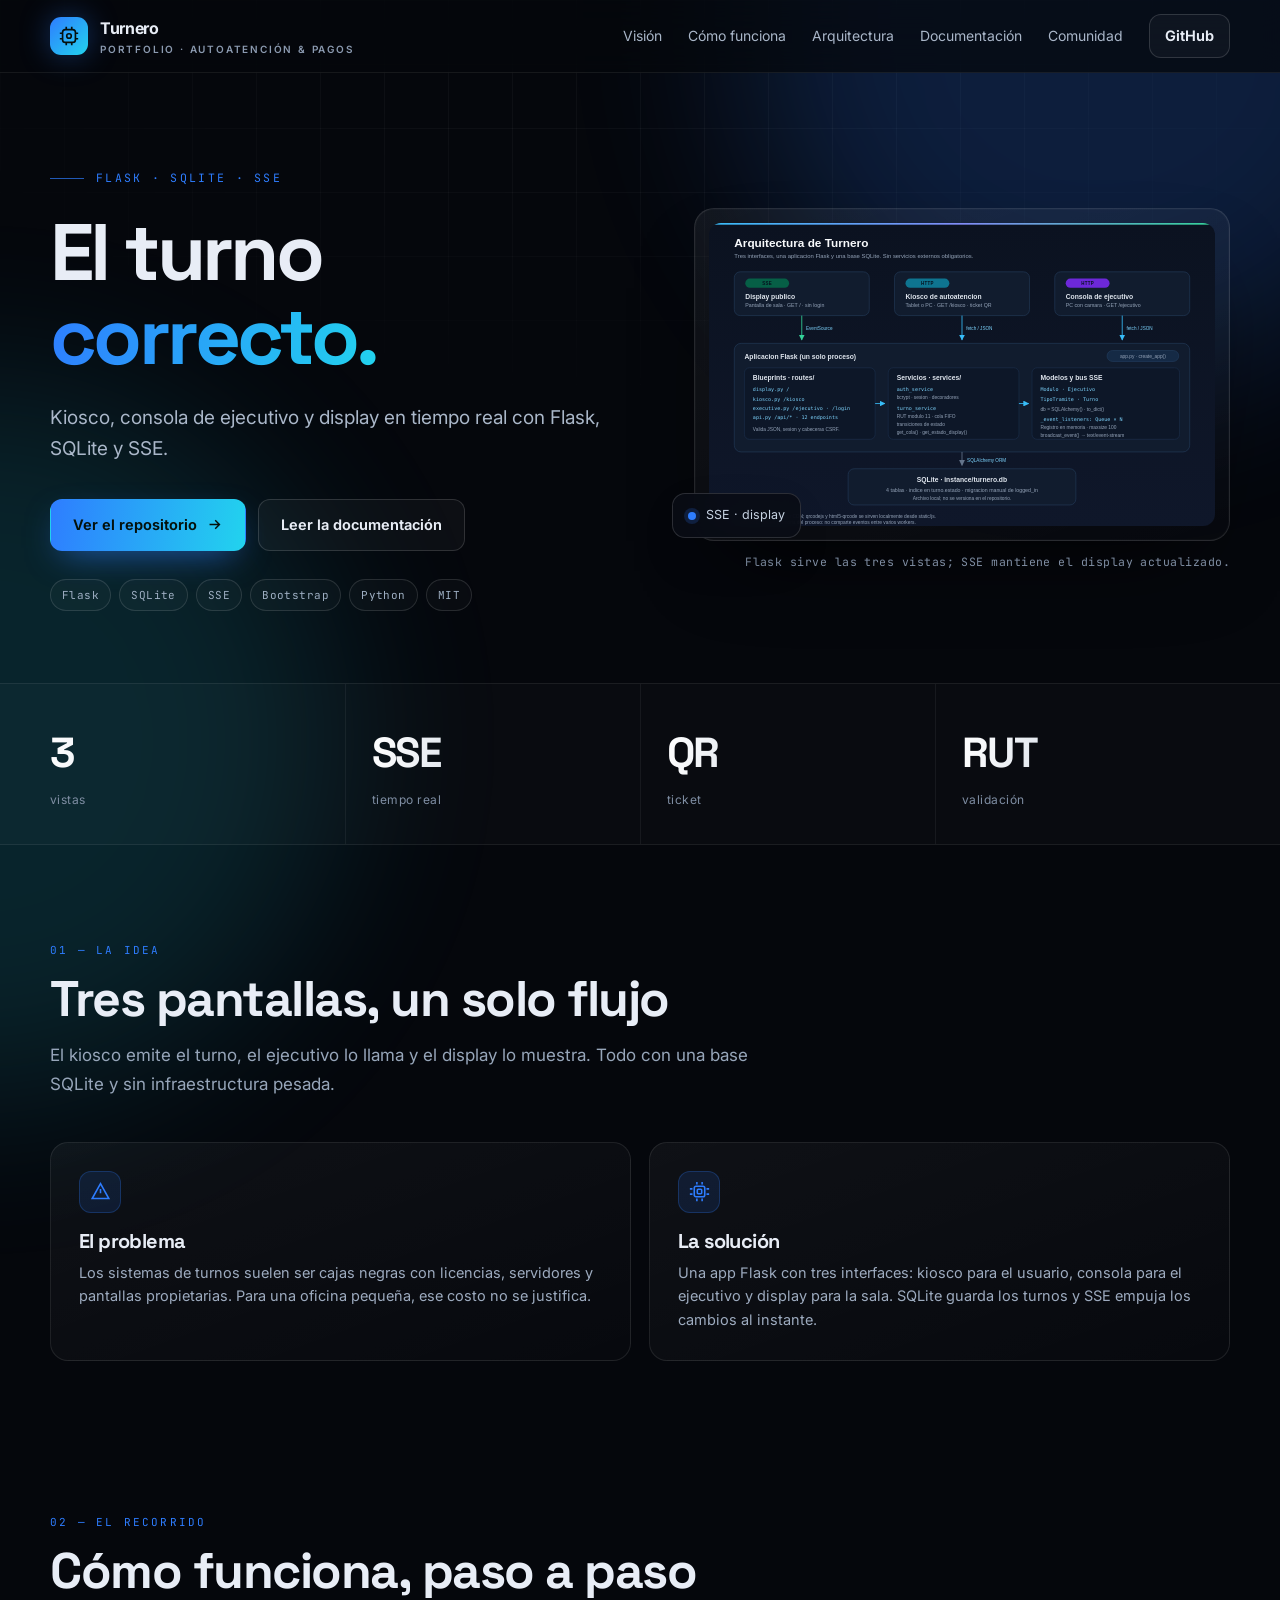
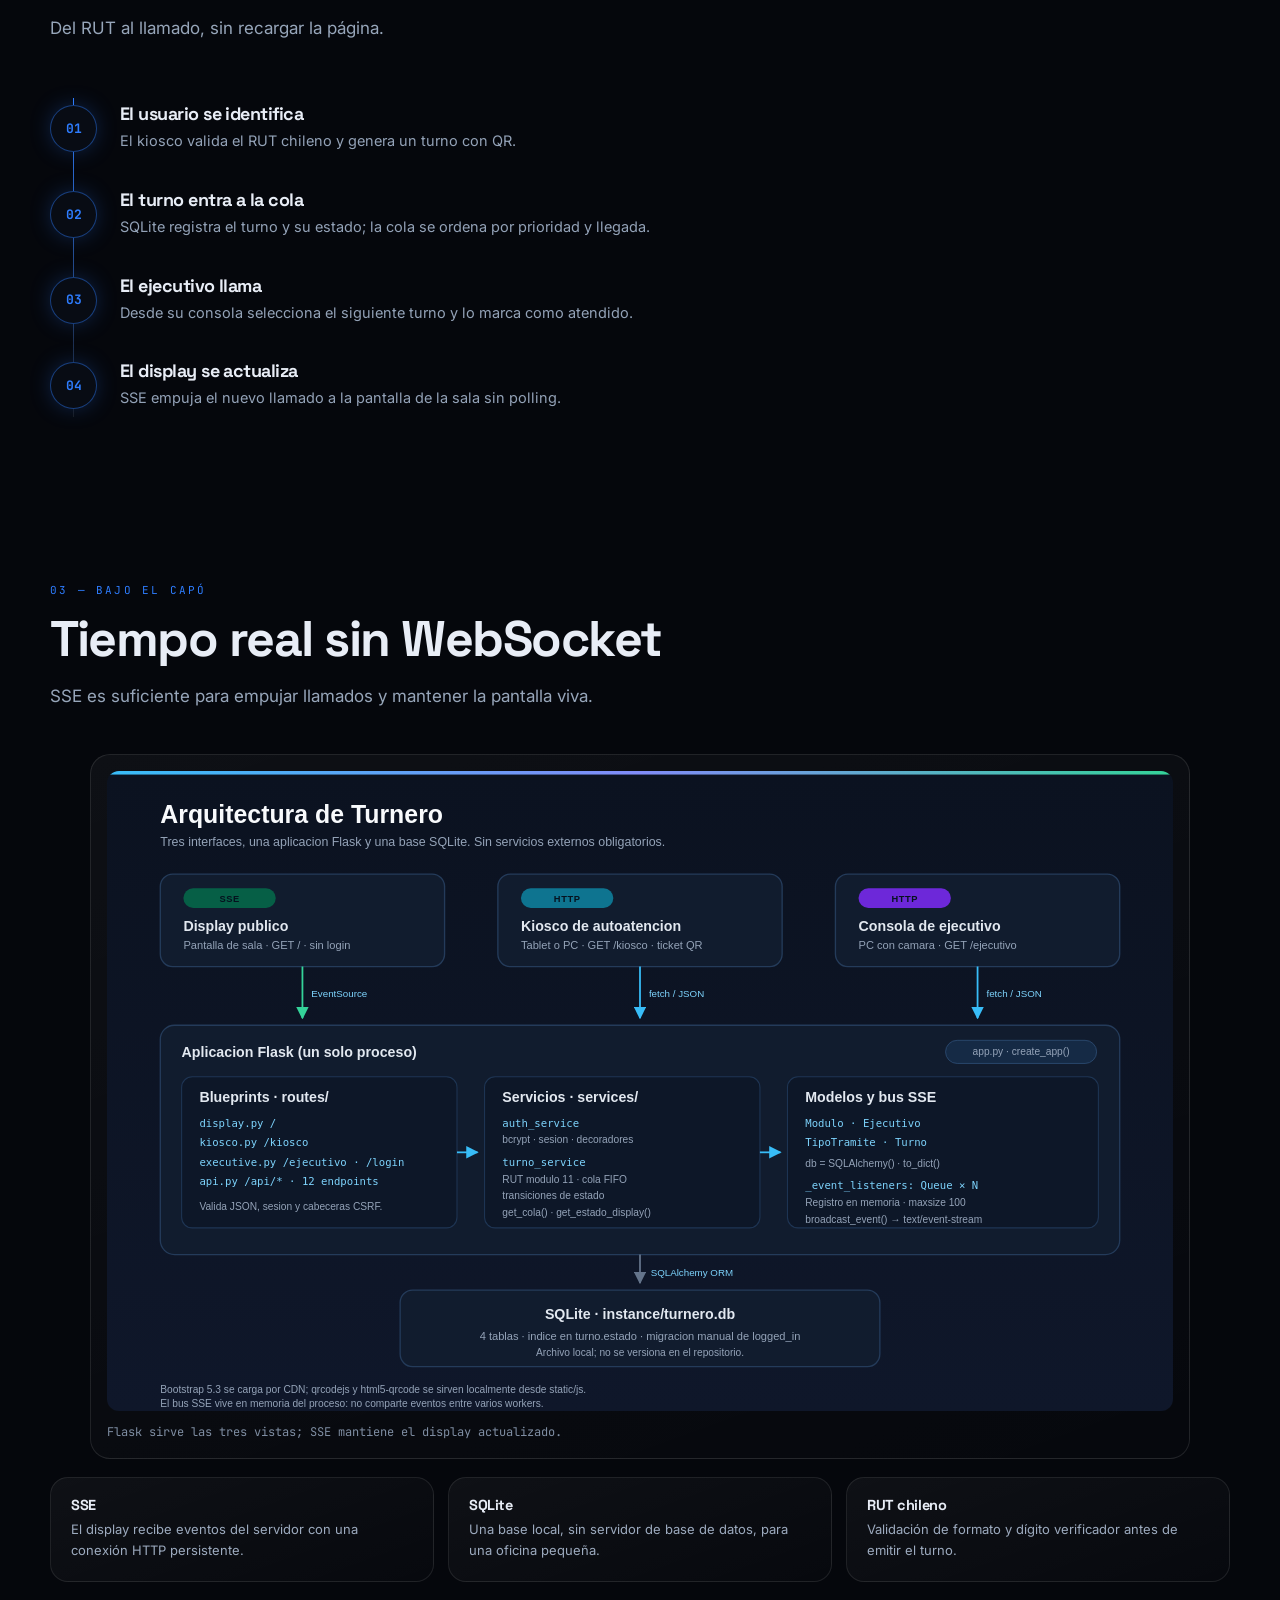
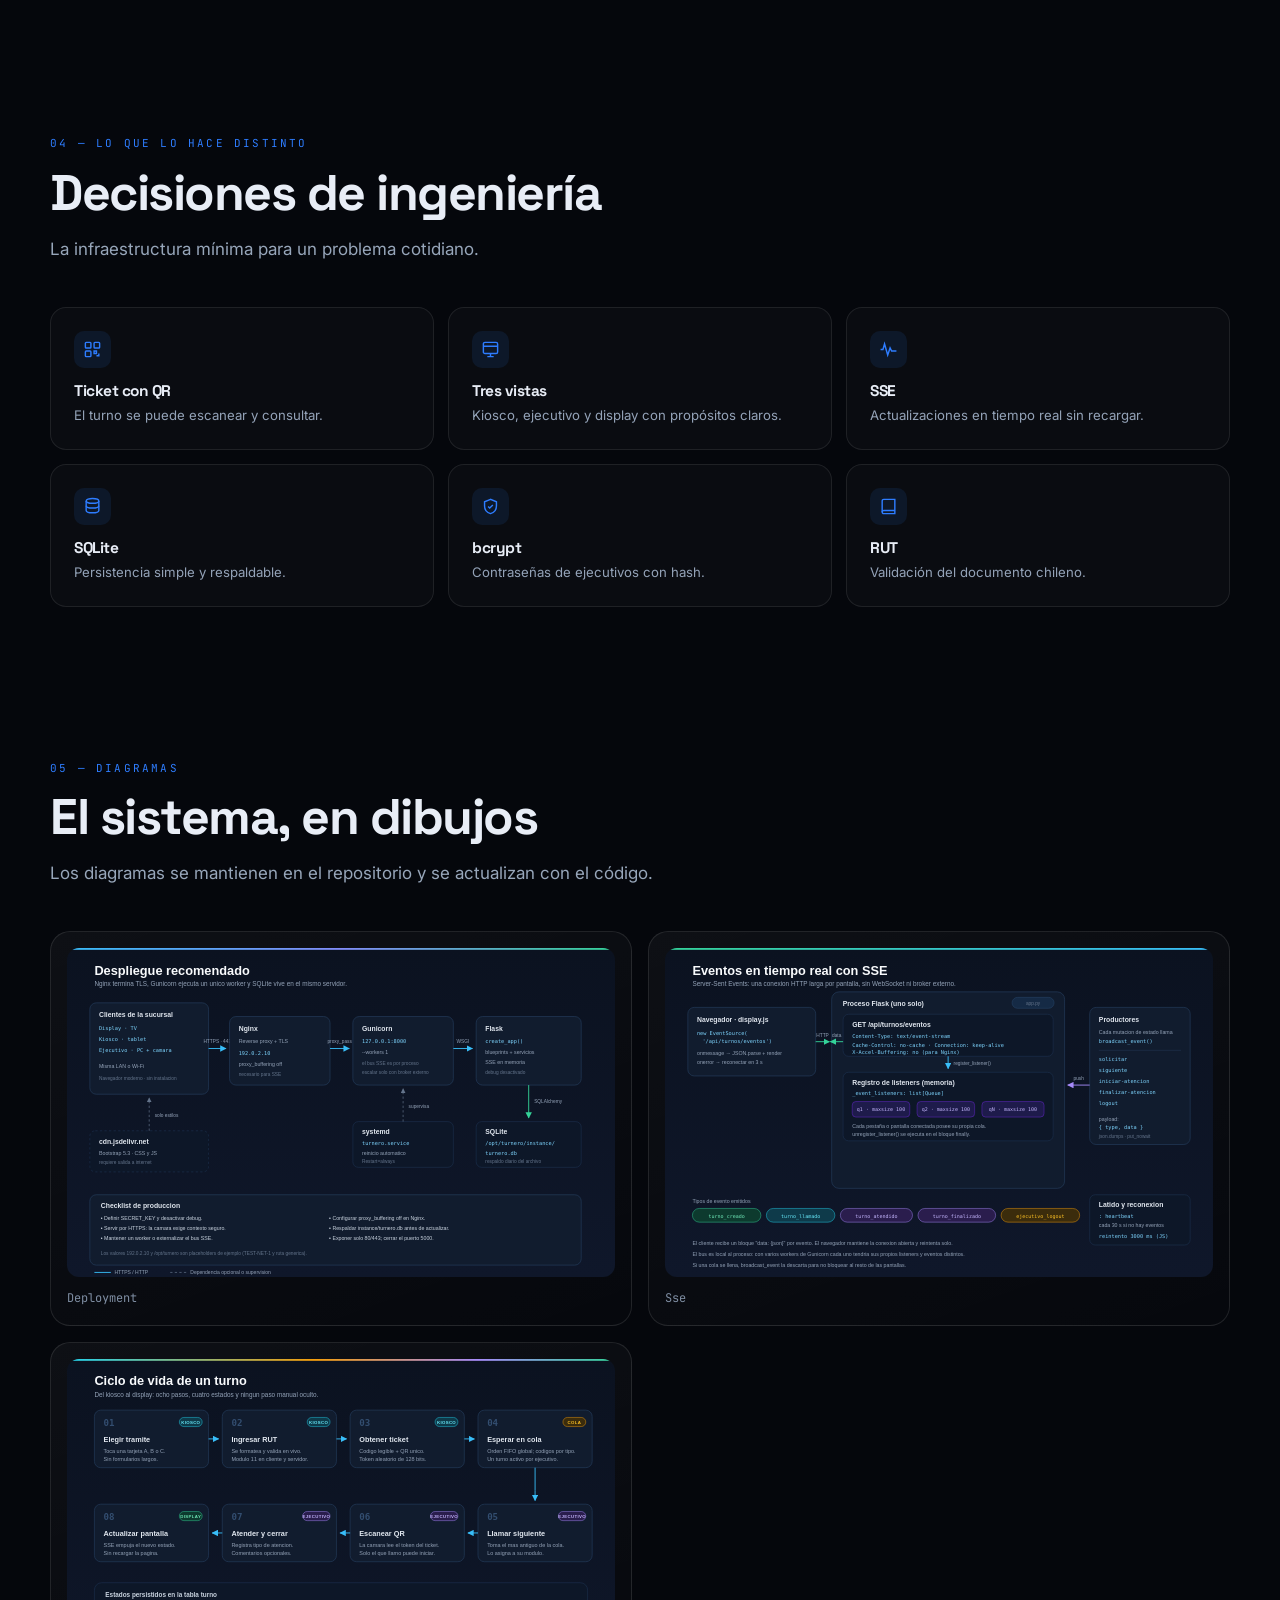
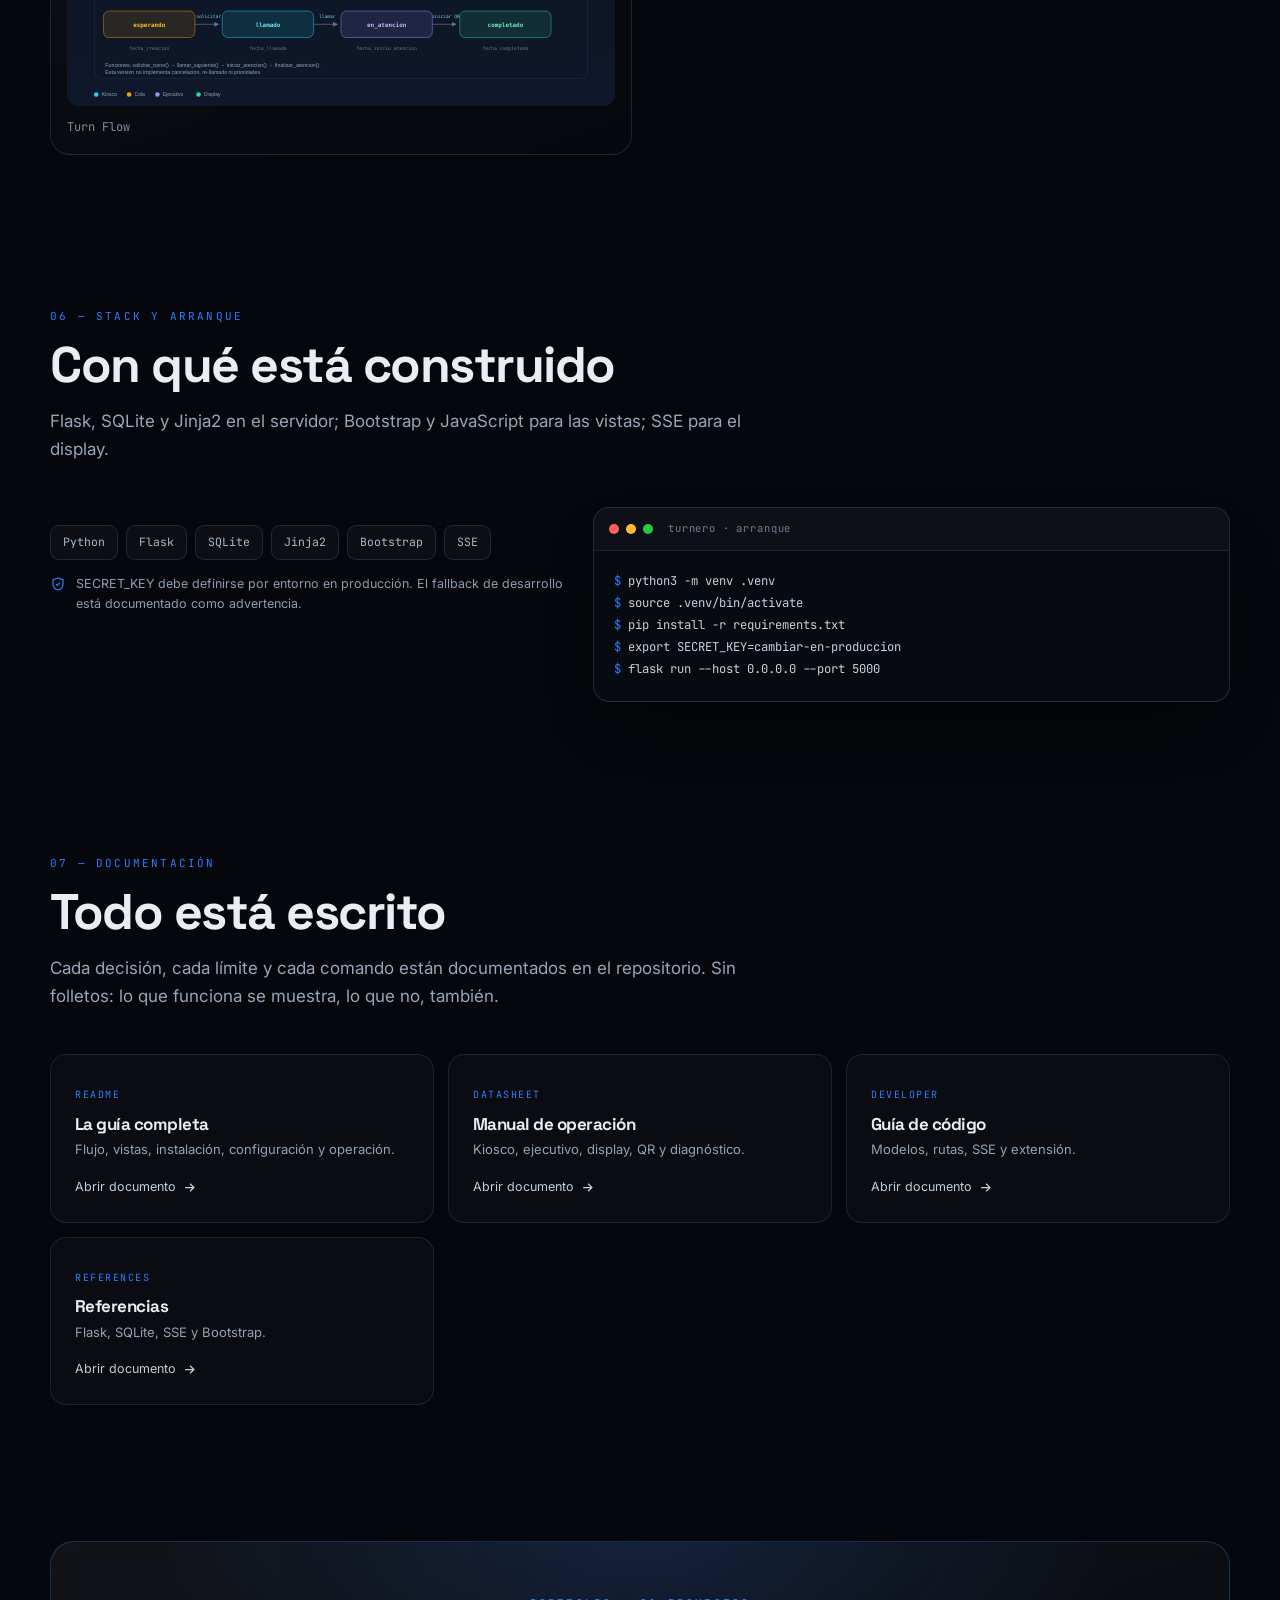
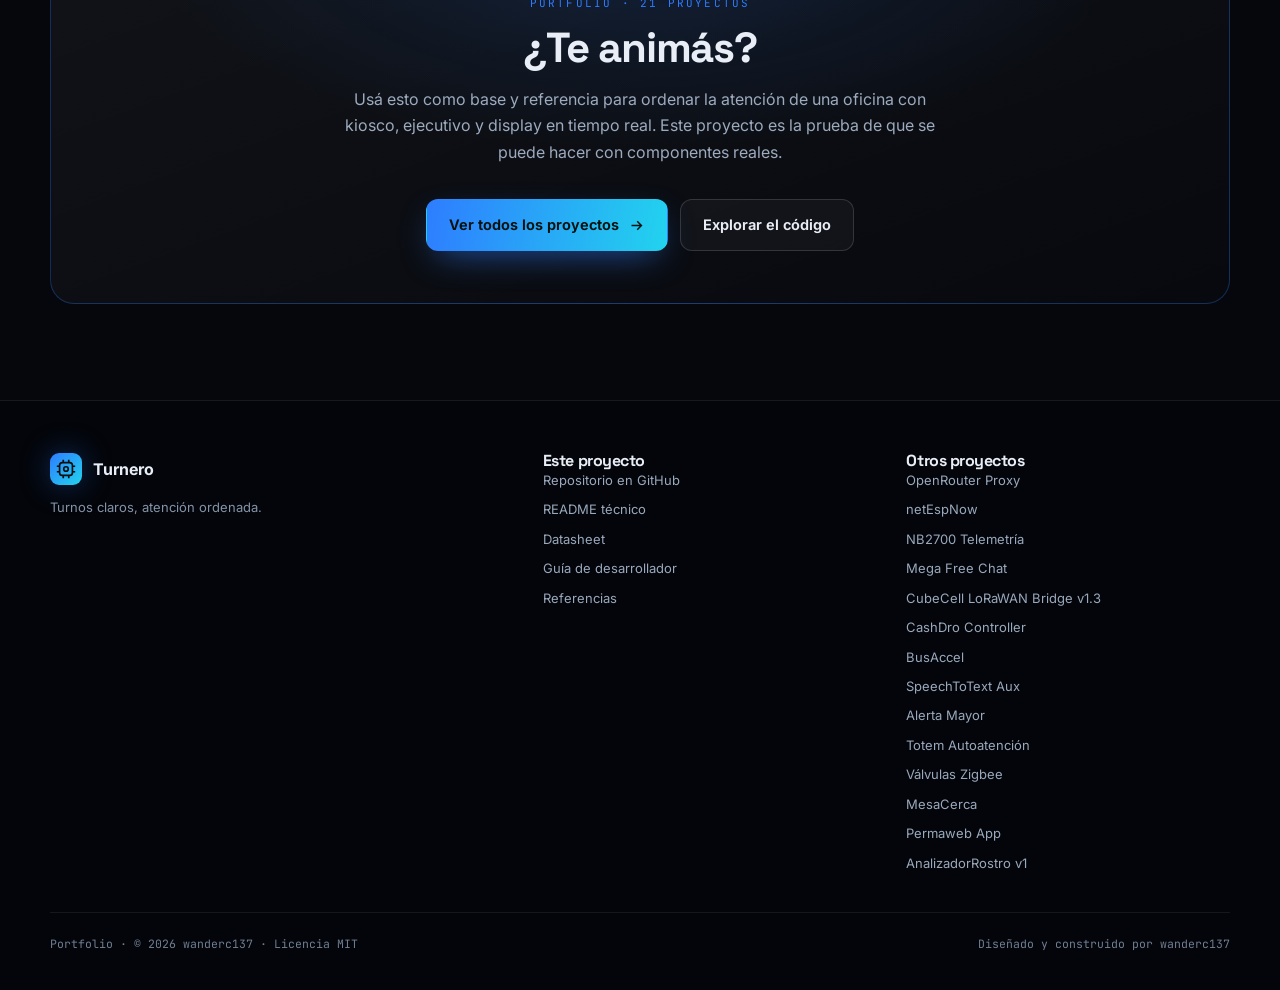
==== commit bdf49607: "feat: FAQ, monedas anónimas y nuevo CTA" ====
--- a/docs/index.html
+++ b/docs/index.html
@@ -258,7 +258,7 @@
   .section{padding:72px 0}
 }
 </style>
-</head>
+<link rel="stylesheet" href="assets/community.css?v=5"></head>
 <body style="--accent:#2E7DFF;--accent2:#22D3EE">
 <div class="grid-overlay"></div>
 <div class="glow one"></div>
@@ -275,6 +275,7 @@
       <a href="#como">Cómo funciona</a>
       <a href="#arquitectura">Arquitectura</a>
       <a href="#docs">Documentación</a>
+      <a href="#comunidad">Comunidad</a>
       <a class="btn btn-ghost" style="padding:9px 15px" href="https://github.com/wanderc137/turnero" target="_blank" rel="noopener">GitHub</a>
     </nav>
   </div>
@@ -392,8 +393,8 @@
   <div class="wrap">
     <div class="cta-card reveal">
       <div class="kicker" style="justify-content:center">Portfolio · 21 proyectos</div>
-      <h2>¿Construimos algo así?</h2>
-      <p>¿Necesitás ordenar la atención de una oficina sin comprar un sistema corporativo? Esto es un buen punto de partida.</p>
+      <h2>¿Te animás?</h2>
+      <p>Usá esto como base y referencia para ordenar la atención de una oficina con kiosco, ejecutivo y display en tiempo real. Este proyecto es la prueba de que se puede hacer con componentes reales.</p>
       <div class="hero-actions">
         <a class="btn btn-primary" href="https://wanderc137.github.io/" target="_blank" rel="noopener">Ver todos los proyectos <svg viewBox="0 0 24 24"><path d="M5 12h14M13 6l6 6-6 6"/></svg></a>
         <a class="btn btn-ghost" href="https://github.com/wanderc137/turnero" target="_blank" rel="noopener">Explorar el código</a>
@@ -445,5 +446,8 @@
   document.querySelectorAll('.reveal').forEach(function(el){ io.observe(el); });
 })();
 </script>
+
+<script>window.PORTFOLIO_COMMUNITY = {"account": "wanderc137", "repo": "turnero", "coinNamespace": "wanderc137-turnero-coins-v1", "faqs": [{"q": "¿Qué vistas incluye?", "a": "Kiosco, consola de ejecutivo y display público."}, {"q": "¿Qué stack usa?", "a": "Flask + SQLite + SSE + bcrypt; QR y validación de RUT chileno."}, {"q": "¿Cómo actualiza el display?", "a": "Con <b>Server-Sent Events</b>; no hay polling."}, {"q": "¿Tiene panel de administración?", "a": "No completo; el README declara esa deuda y el debug/SECRET_KEY de desarrollo."}, {"q": "¿Cuáles son los límites?", "a": "SSE en memoria, sin tests automatizados y sin admin completo."}]};</script>
+<script src="assets/community.js?v=5" defer></script>
 </body>
 </html>
--- a/docs/assets/community.css
+++ b/docs/assets/community.css
@@ -0,0 +1,118 @@
+/* Comunidad · FAQ, preguntas y monedas anónimas */
+.psc-section{
+  position:relative;
+  scroll-margin-top:86px;
+  padding:clamp(56px,8vw,96px) 0;
+  border-top:1px solid rgba(255,255,255,.08);
+}
+.psc-head{max-width:760px;margin-bottom:34px}
+.psc-kicker{
+  display:flex;align-items:center;gap:10px;margin-bottom:16px;
+  font-family:'JetBrains Mono',ui-monospace,monospace;font-size:11px;letter-spacing:.18em;
+  text-transform:uppercase;color:var(--accent);
+}
+.psc-kicker::before{content:"";width:30px;height:1px;background:var(--accent);opacity:.75}
+.psc-head h2{
+  font-family:'Space Grotesk','Inter',sans-serif;font-size:clamp(32px,4.2vw,52px);
+  line-height:1.02;letter-spacing:-.045em;margin:0 0 14px;
+}
+.psc-head p{color:#a9b6c8;font-size:16px;line-height:1.65;margin:0;max-width:66ch}
+.psc-head .psc-grad{
+  background:linear-gradient(100deg,var(--accent),var(--accent2));
+  -webkit-background-clip:text;background-clip:text;color:transparent;
+}
+.psc-faq{display:flex;flex-direction:column;gap:9px;margin-bottom:34px}
+.psc-faq-item{
+  border:1px solid rgba(255,255,255,.1);border-radius:14px;
+  background:linear-gradient(180deg,rgba(14,20,31,.78),rgba(8,11,18,.72));
+  overflow:hidden;transition:border-color .18s,background .18s;
+}
+.psc-faq-item:hover{border-color:rgba(255,255,255,.18)}
+.psc-faq-item[open]{border-color:color-mix(in srgb,var(--accent) 42%,rgba(255,255,255,.12))}
+.psc-faq-item summary{
+  display:flex;align-items:center;justify-content:space-between;gap:16px;
+  padding:16px 18px;cursor:pointer;list-style:none;
+  font-family:'Space Grotesk','Inter',sans-serif;font-size:15.5px;font-weight:600;letter-spacing:-.01em;
+}
+.psc-faq-item summary::-webkit-details-marker{display:none}
+.psc-faq-item summary .psc-plus{
+  flex:0 0 22px;width:22px;height:22px;border-radius:50%;
+  display:grid;place-items:center;border:1px solid rgba(255,255,255,.18);
+  color:var(--accent);font-size:15px;line-height:1;transition:transform .2s,background .2s;
+}
+.psc-faq-item[open] summary .psc-plus{transform:rotate(45deg);background:color-mix(in srgb,var(--accent) 14%,transparent)}
+.psc-faq-body{padding:0 18px 17px;color:#a9b6c8;font-size:14.5px;line-height:1.7}
+.psc-faq-body code{font-family:'JetBrains Mono',monospace;font-size:.88em;color:#d8e4f5;background:rgba(255,255,255,.06);padding:2px 5px;border-radius:5px}
+.psc-coin-wrap{max-width:520px;margin:0 auto;width:100%}
+.psc-grid{display:grid;grid-template-columns:minmax(0,1.25fr) minmax(300px,.75fr);gap:16px;align-items:stretch}
+.psc-card{
+  position:relative;border:1px solid rgba(255,255,255,.1);border-radius:18px;
+  background:linear-gradient(180deg,rgba(14,20,31,.82),rgba(8,11,18,.75));
+  padding:clamp(18px,2.6vw,28px);box-shadow:0 24px 70px rgba(0,0,0,.22);
+  overflow:hidden;
+}
+.psc-card::before{
+  content:"";position:absolute;inset:0 0 auto;height:1px;
+  background:linear-gradient(90deg,transparent,color-mix(in srgb,var(--accent) 45%,transparent),transparent);
+  opacity:.6;
+}
+.psc-card h3{
+  font-family:'Space Grotesk','Inter',sans-serif;font-size:20px;letter-spacing:-.025em;margin:0 0 5px;
+}
+.psc-card .psc-sub{color:#8e9bb0;font-size:12.5px;line-height:1.5;margin:0 0 16px}
+.psc-btn{
+  display:inline-flex;align-items:center;justify-content:center;gap:7px;
+  border:1px solid rgba(255,255,255,.16);border-radius:10px;padding:9px 14px;
+  background:rgba(255,255,255,.03);color:#e8edf6;font:inherit;font-size:12px;font-weight:650;
+  cursor:pointer;transition:transform .14s,border-color .14s,background .14s,box-shadow .14s;
+}
+.psc-btn:hover{transform:translateY(-1px);border-color:rgba(255,255,255,.3);background:rgba(255,255,255,.06)}
+.psc-btn.primary{
+  background:linear-gradient(100deg,var(--accent),var(--accent2));border-color:transparent;color:#04110c;
+  box-shadow:0 10px 26px -12px color-mix(in srgb,var(--accent) 75%,transparent);
+}
+.psc-btn.primary:hover{filter:brightness(1.06);box-shadow:0 16px 34px -12px color-mix(in srgb,var(--accent) 80%,transparent)}
+.psc-btn:disabled{opacity:.55;cursor:not-allowed;transform:none;filter:none}
+
+.psc-coin{display:flex;flex-direction:column;justify-content:space-between;min-height:100%}
+.psc-coin-top{text-align:center;padding:6px 0 12px}
+.psc-coin-icon{
+  width:74px;height:74px;margin:0 auto 10px;border-radius:50%;
+  display:grid;place-items:center;position:relative;
+  background:radial-gradient(circle at 30% 25%,#fff3b0,#f6c945 38%,#b8860b 72%,#6b4c00 100%);
+  box-shadow:0 0 0 1px rgba(255,255,255,.2) inset,0 16px 45px rgba(246,201,69,.18);
+  animation:psc-float 4.5s ease-in-out infinite;
+}
+.psc-coin-icon::after{
+  content:"";position:absolute;inset:9px;border-radius:50%;border:1px dashed rgba(70,45,0,.38);
+}
+.psc-coin-icon svg{width:36px;height:36px;position:relative;z-index:1}
+.psc-coin-count{
+  font-family:'Space Grotesk','Inter',sans-serif;font-size:clamp(38px,5vw,54px);
+  line-height:1;letter-spacing:-.05em;font-weight:700;
+  background:linear-gradient(100deg,#fff0a8,#f6c945 55%,#d99a12);
+  -webkit-background-clip:text;background-clip:text;color:transparent;
+}
+.psc-coin-label{font-family:'JetBrains Mono',monospace;font-size:9.5px;letter-spacing:.16em;text-transform:uppercase;color:#8e9bb0;margin-top:7px}
+.psc-coin-copy{color:#a9b6c8;font-size:12.5px;line-height:1.6;text-align:center;margin:0 0 14px}
+.psc-coin-btn{width:100%}
+.psc-coin-msg{min-height:34px;text-align:center;font-size:11px;color:#8e9bb0;line-height:1.5;margin:10px 0 0}
+.psc-coin-msg.ok{color:#f6c945}
+.psc-coin-msg.bad{color:#ff9fb1}
+.psc-coin-small{font-size:10.5px;color:#6f7c91;text-align:center;line-height:1.5;margin:12px 0 0}
+.psc-coin-small strong{color:#a9b6c8;font-weight:600}
+@keyframes psc-float{0%,100%{transform:translateY(0)}50%{transform:translateY(-5px)}}
+@media(max-width:860px){
+  .psc-grid{grid-template-columns:1fr}
+  .psc-coin{min-height:auto}
+}
+@media(max-width:560px){
+  .psc-faq-item summary{font-size:14px;padding:14px}
+  .psc-faq-body{padding:0 14px 15px;font-size:13.5px}
+  .psc-actions{width:100%}
+  .psc-actions .psc-btn{flex:1}
+}
+@media(prefers-reduced-motion:reduce){
+  .psc-coin-icon{animation:none}
+  .psc-btn,.psc-faq-item{transition:none}
+}
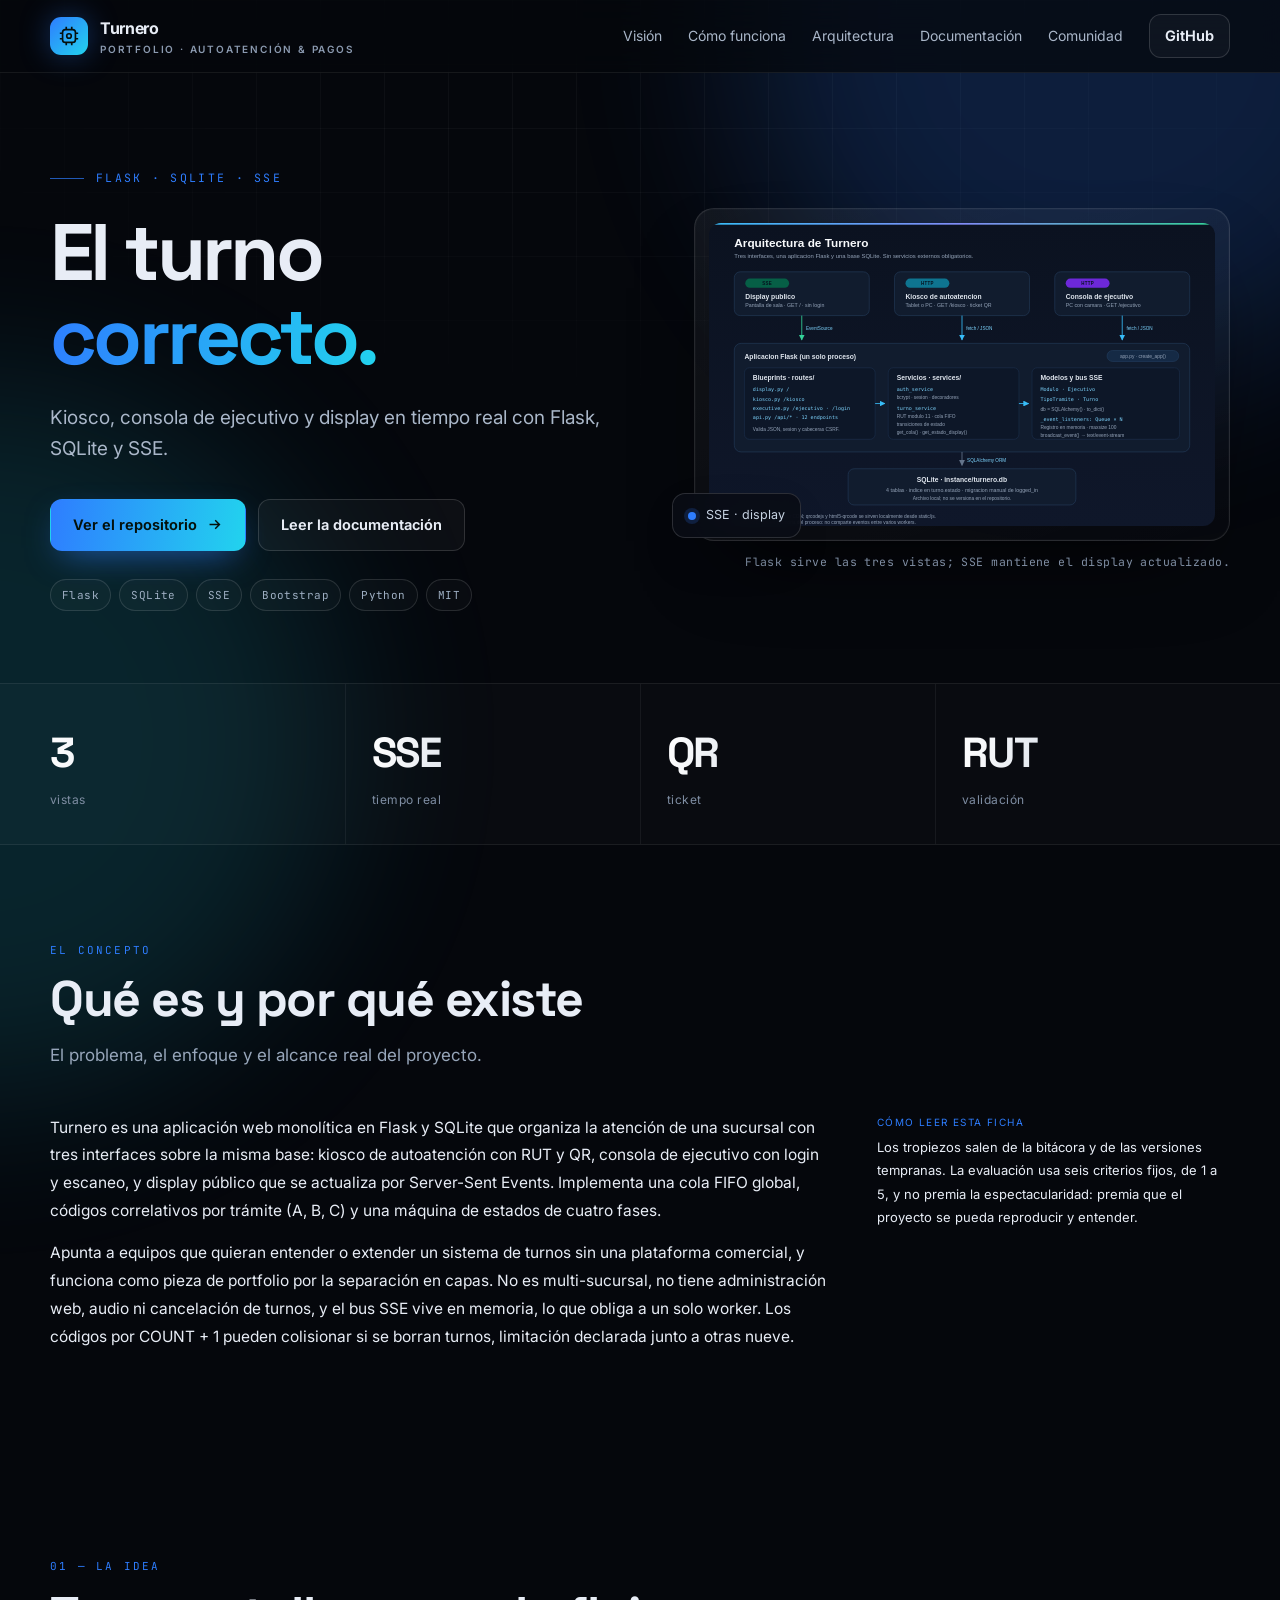
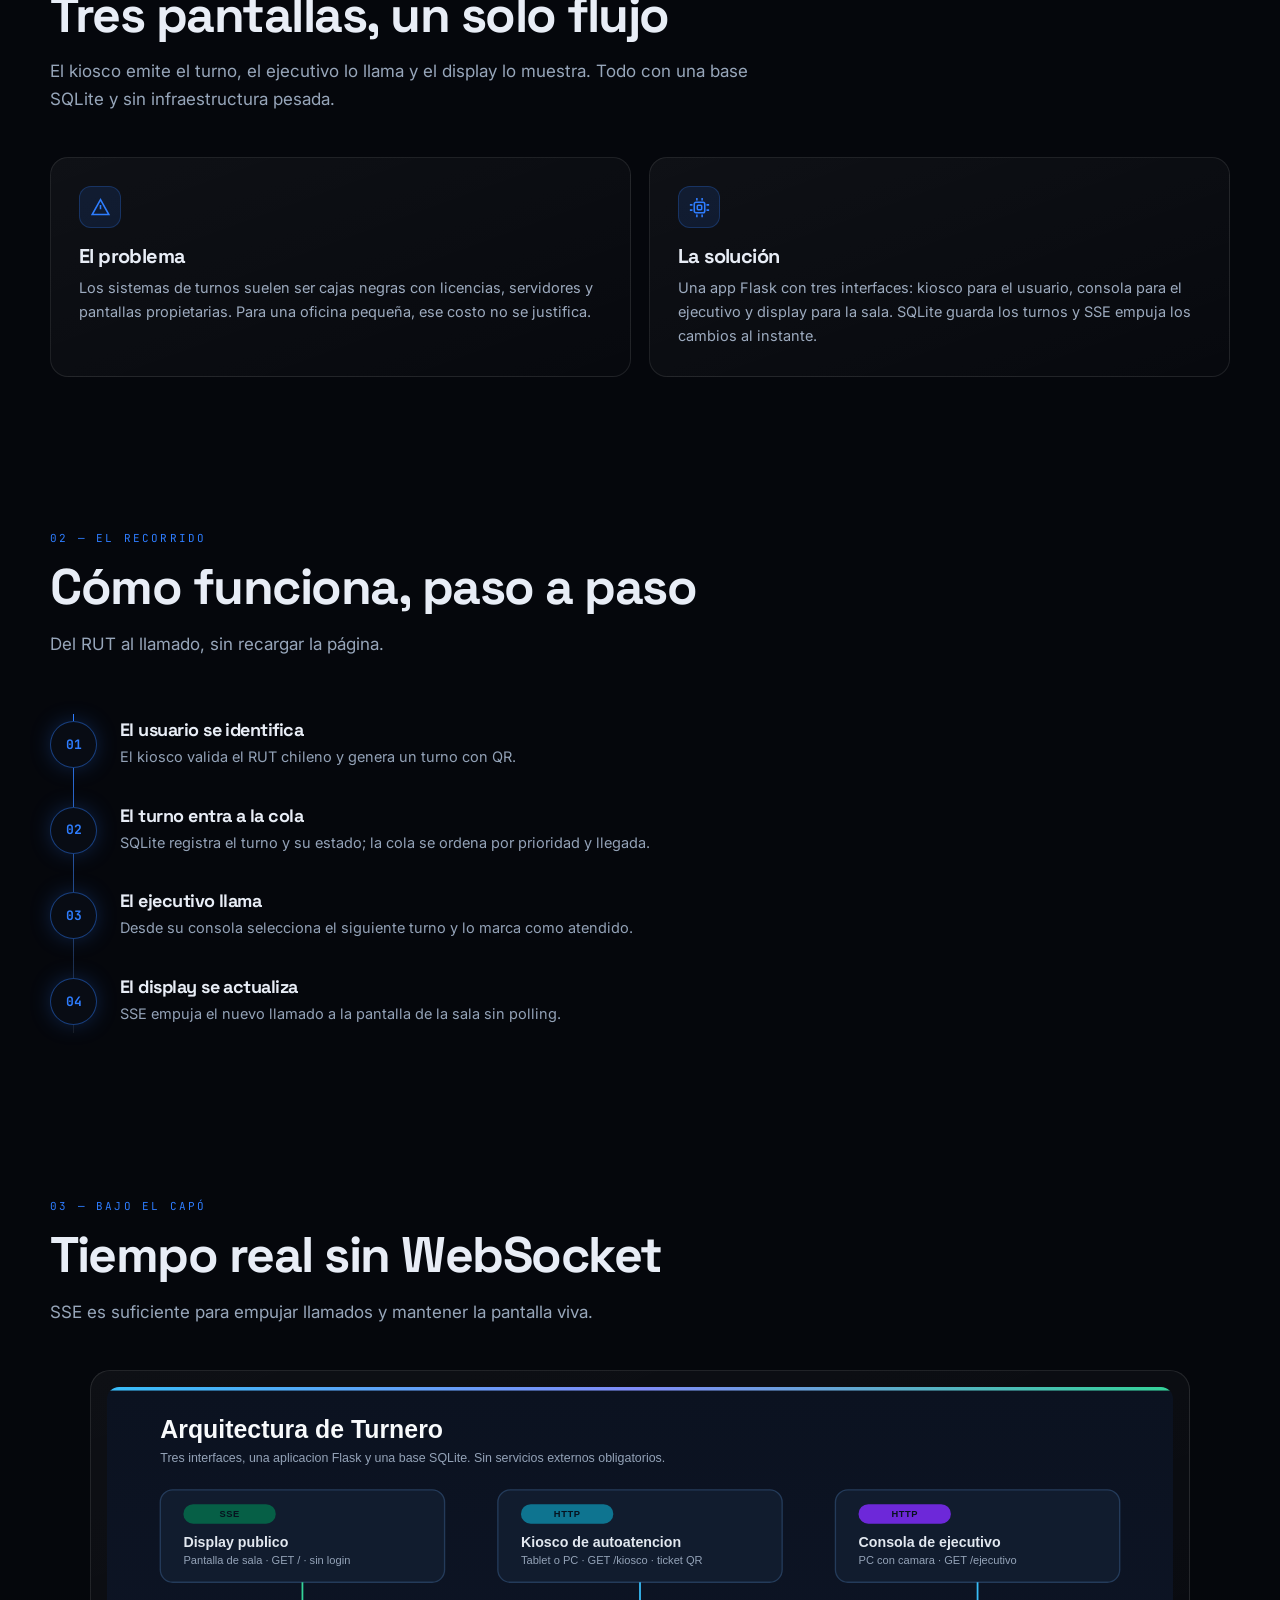
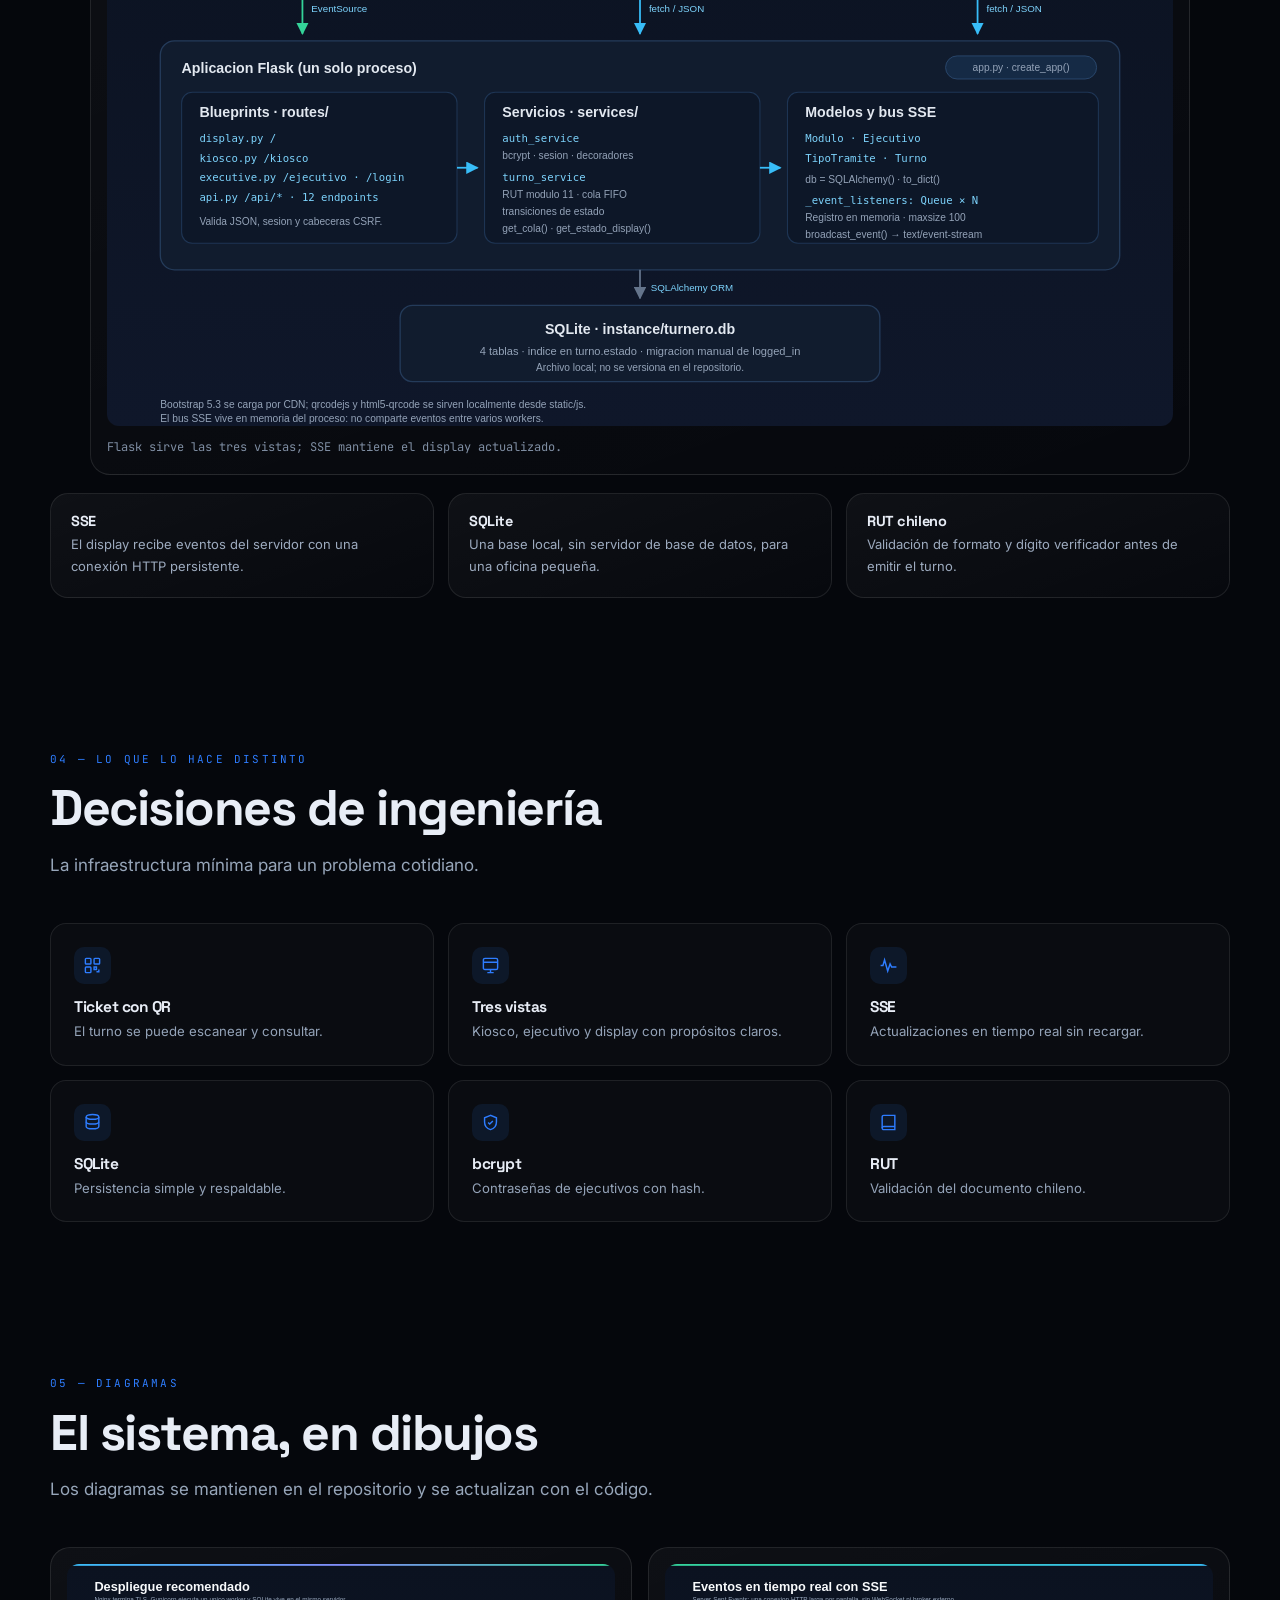
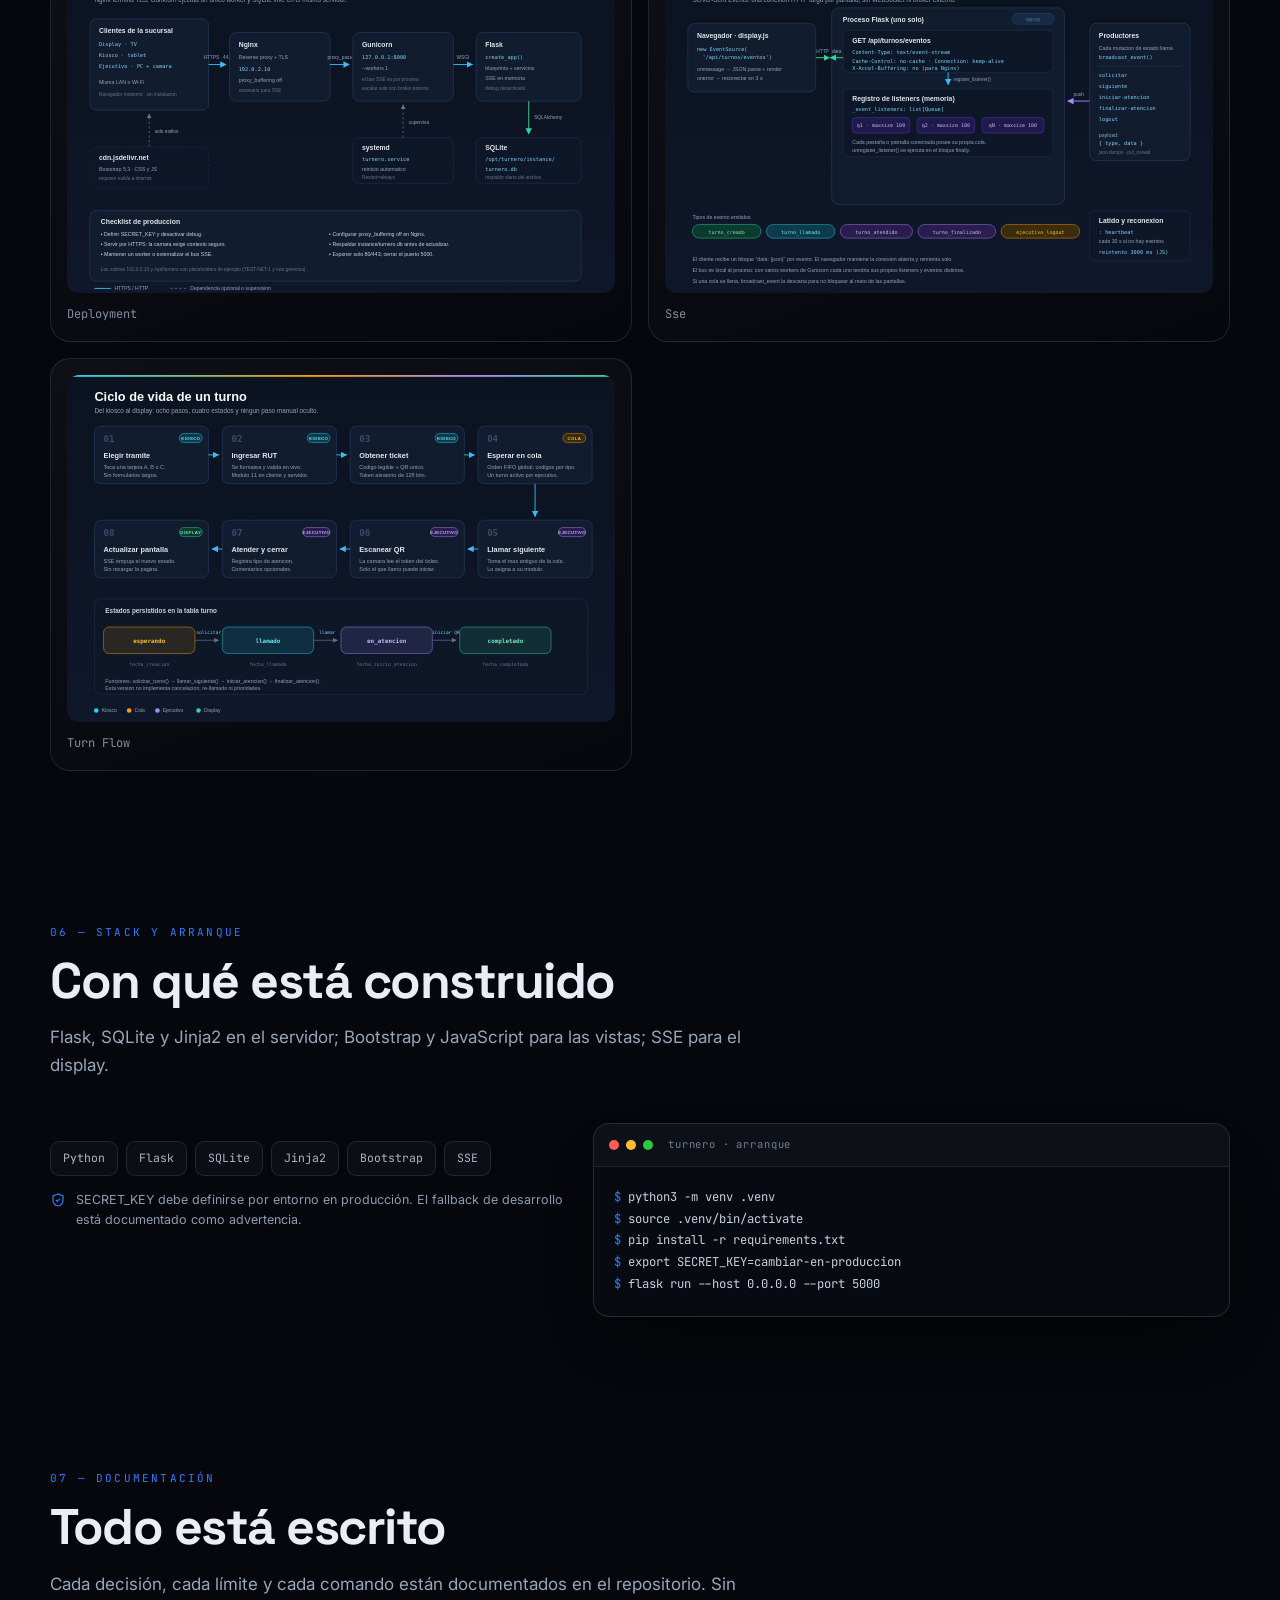
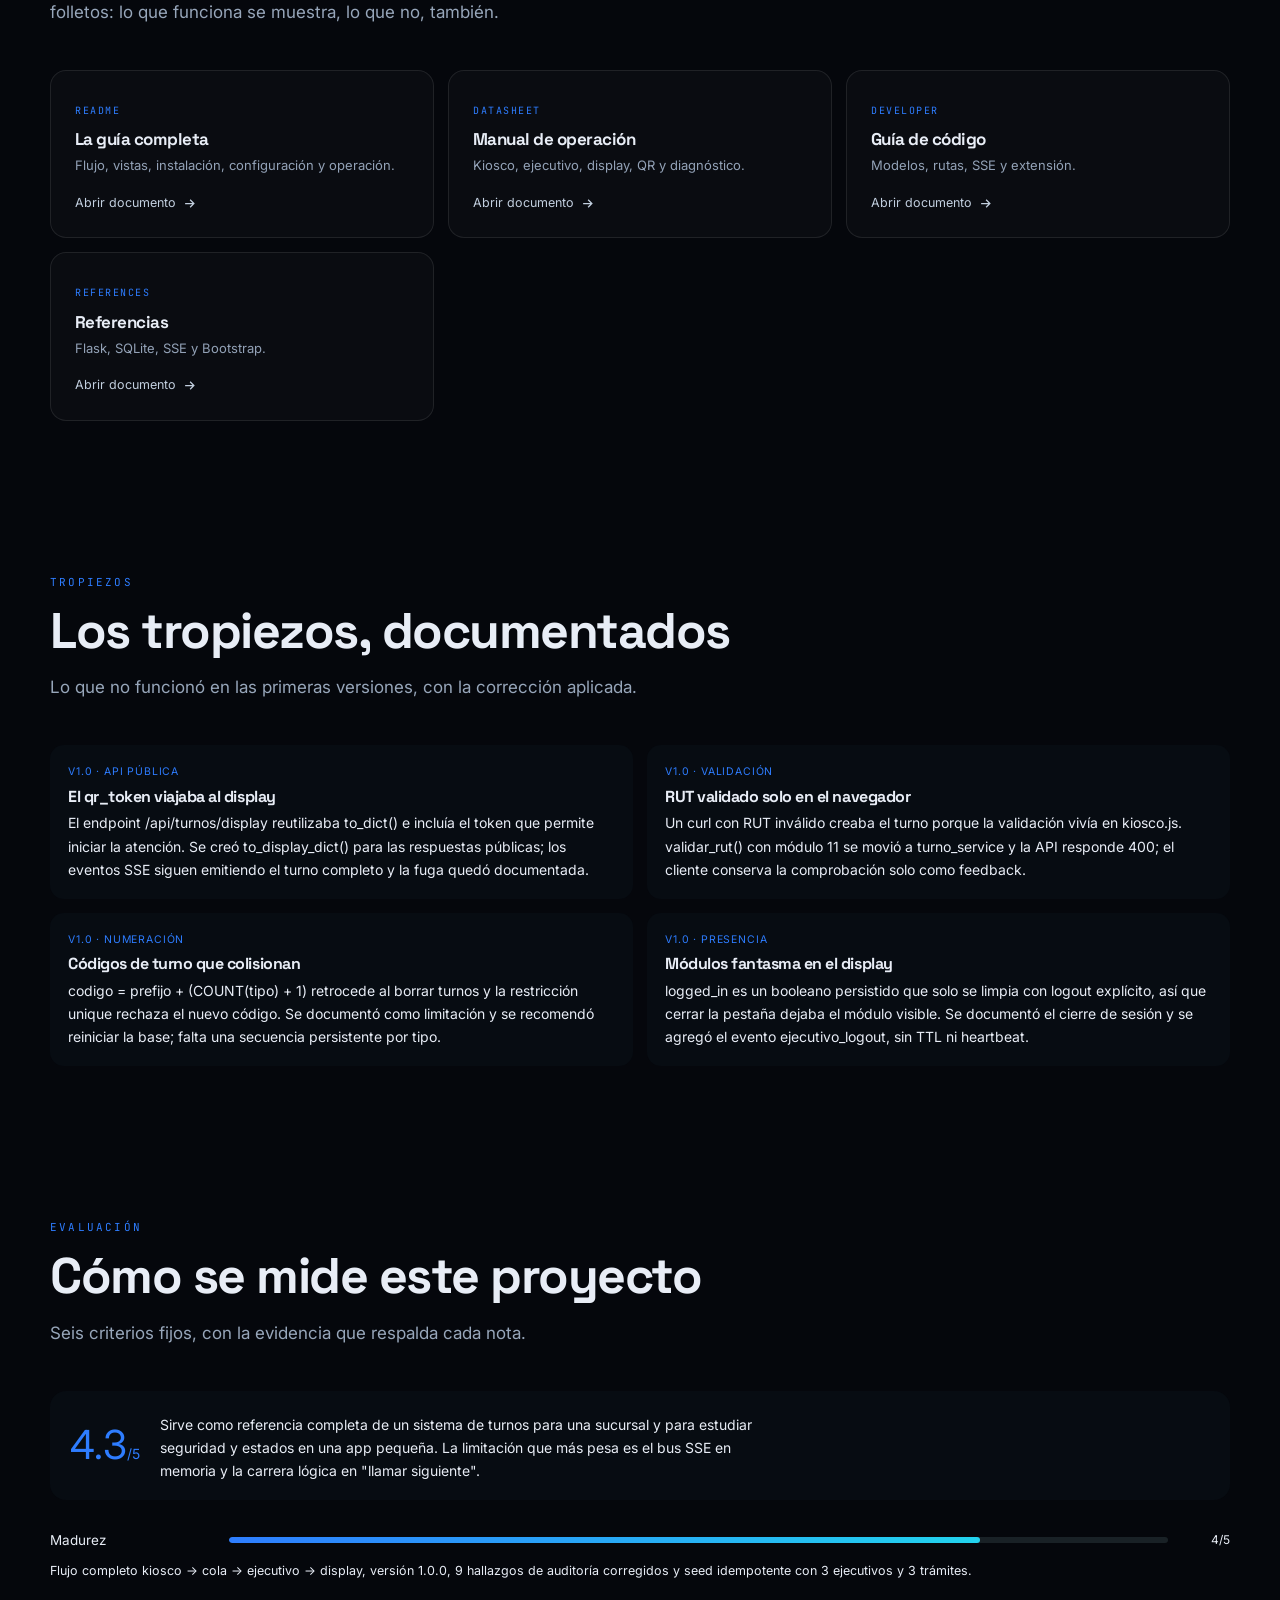
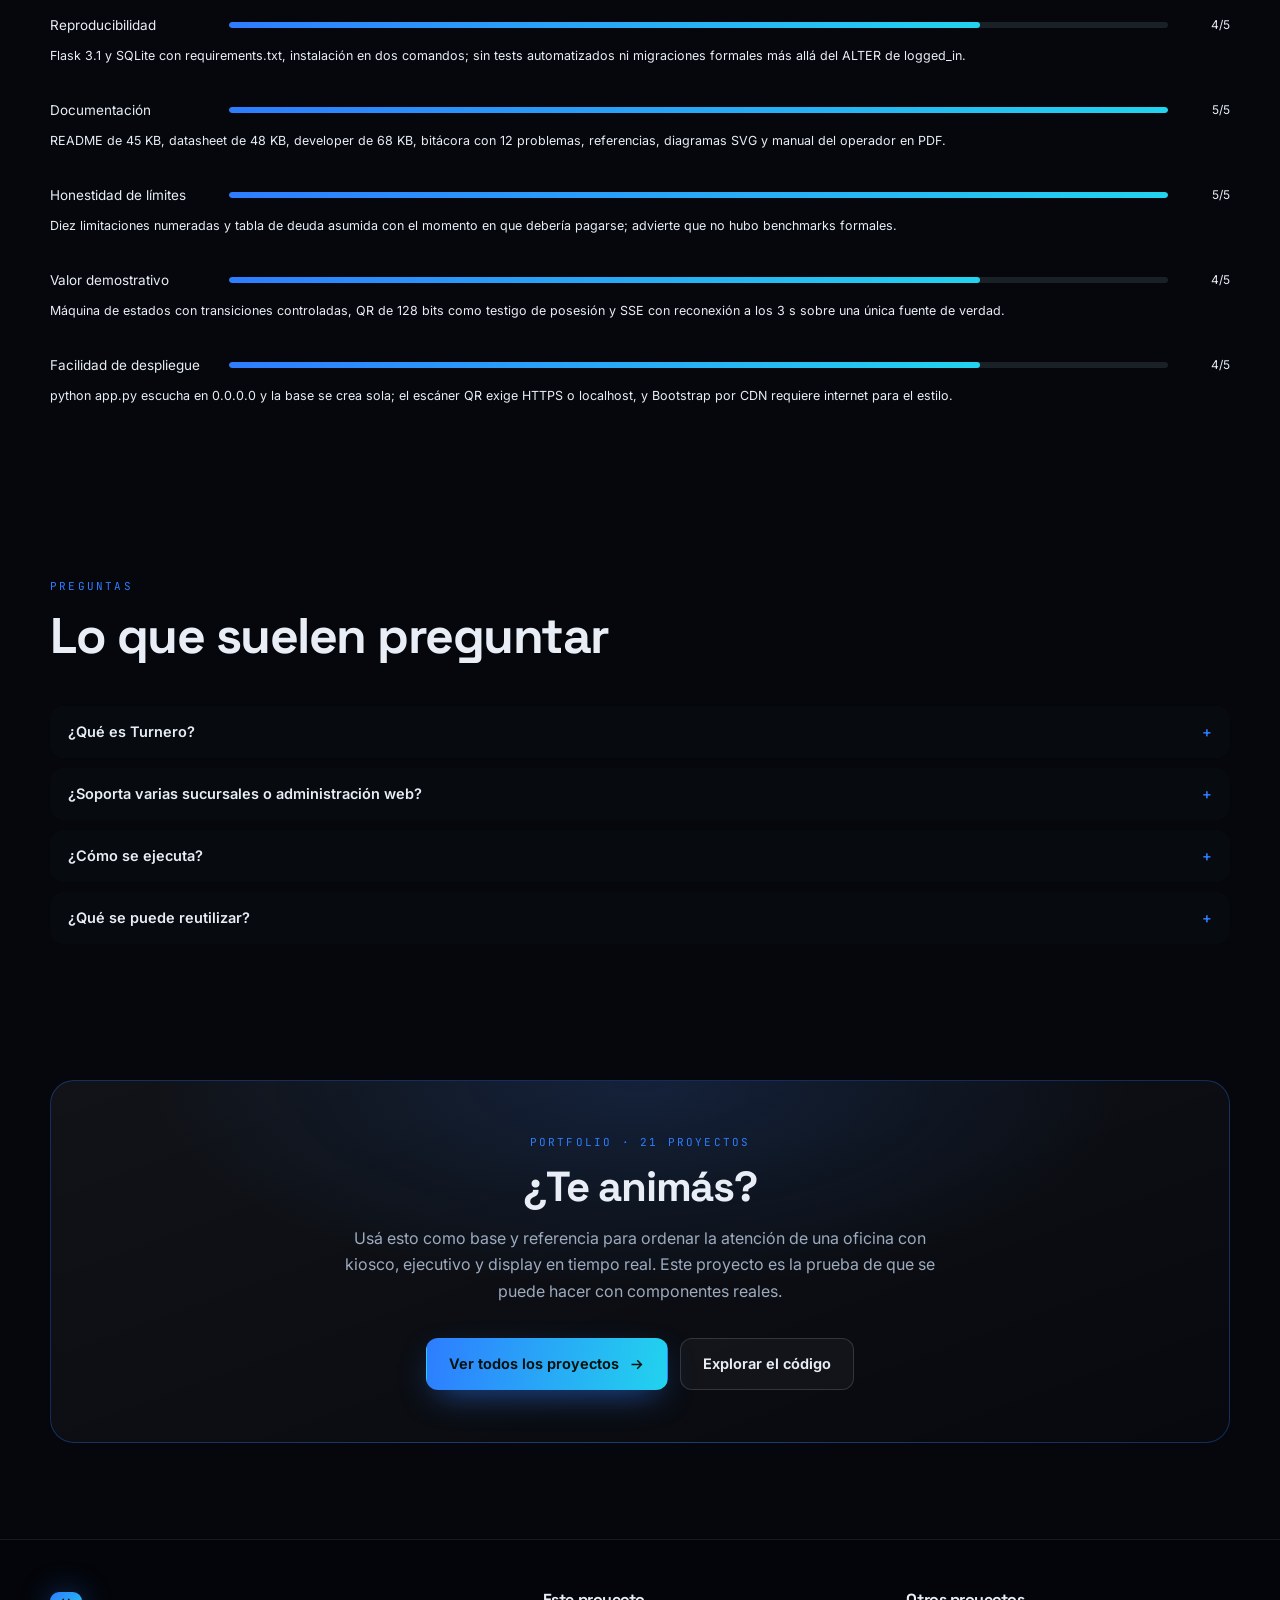
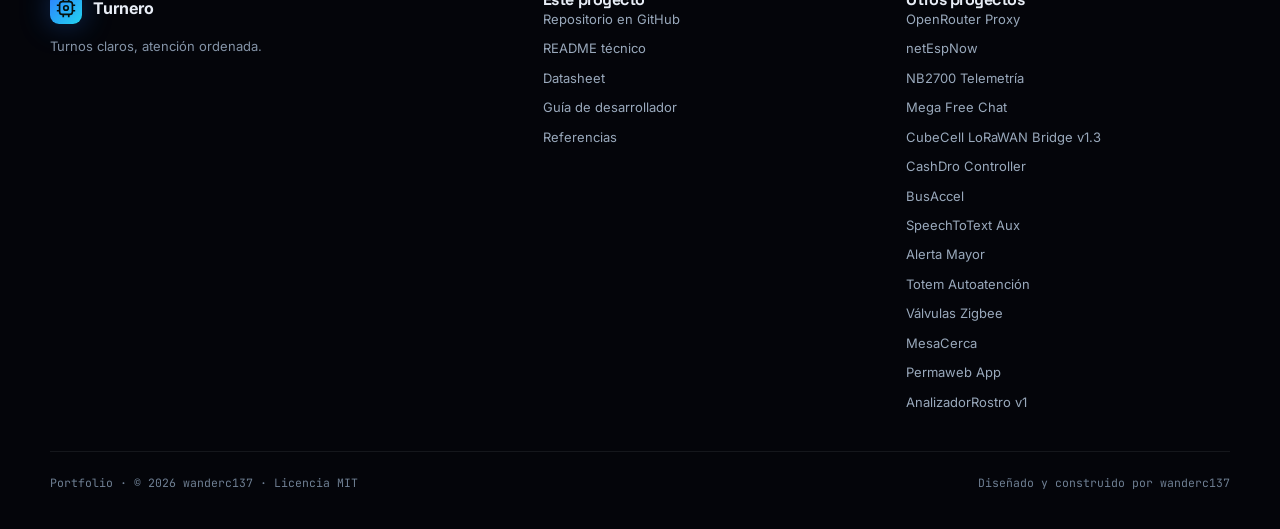
==== commit 740a4522: "docs: README y landing con concepto, tropiezos, evaluación y FAQ" ====
--- a/docs/index.html
+++ b/docs/index.html
@@ -1,24 +1,25 @@
-<!doctype html>
+<!DOCTYPE html>
+
 <html lang="es">
 <head>
-<meta charset="utf-8">
-<meta name="viewport" content="width=device-width, initial-scale=1">
+<meta charset="utf-8"/>
+<meta content="width=device-width, initial-scale=1" name="viewport"/>
 <title>El turno correcto. · Turnero</title>
-<meta name="description" content="Sistema de turnos con Flask y SQLite: kiosco, consola de ejecutivo y display en tiempo real con SSE y QR.">
-<meta name="author" content="wanderc137">
-<meta property="og:type" content="website">
-<meta property="og:title" content="El turno correcto. · Turnero">
-<meta property="og:description" content="Sistema de turnos con Flask y SQLite: kiosco, consola de ejecutivo y display en tiempo real con SSE y QR.">
-<meta property="og:url" content="https://wanderc137.github.io/turnero/">
-<meta property="og:image" content="https://wanderc137.github.io/turnero/assets/og.png">
-<meta name="twitter:card" content="summary_large_image">
-<meta name="twitter:title" content="El turno correcto. · Turnero">
-<meta name="twitter:description" content="Sistema de turnos con Flask y SQLite: kiosco, consola de ejecutivo y display en tiempo real con SSE y QR.">
-<meta name="twitter:image" content="https://wanderc137.github.io/turnero/assets/og.png">
-<link rel="icon" href="data:image/svg+xml,<svg xmlns='http://www.w3.org/2000/svg' viewBox='0 0 100 100'><rect width='100' height='100' rx='22' fill='%2305070c'/><rect x='22' y='22' width='56' height='56' rx='12' fill='none' stroke='%232E7DFF' stroke-width='7'/><circle cx='50' cy='50' r='9' fill='%232E7DFF'/></svg>">
-<link rel="preconnect" href="https://fonts.googleapis.com">
-<link rel="preconnect" href="https://fonts.gstatic.com" crossorigin>
-<link href="https://fonts.googleapis.com/css2?family=Inter:wght@400;500;600;700&family=JetBrains+Mono:wght@400;500;600&family=Space+Grotesk:wght@500;600;700&display=swap" rel="stylesheet">
+<meta content="Sistema de turnos con Flask y SQLite: kiosco, consola de ejecutivo y display en tiempo real con SSE y QR." name="description"/>
+<meta content="wanderc137" name="author"/>
+<meta content="website" property="og:type"/>
+<meta content="El turno correcto. · Turnero" property="og:title"/>
+<meta content="Sistema de turnos con Flask y SQLite: kiosco, consola de ejecutivo y display en tiempo real con SSE y QR." property="og:description"/>
+<meta content="https://wanderc137.github.io/turnero/" property="og:url"/>
+<meta content="https://wanderc137.github.io/turnero/assets/og.png" property="og:image"/>
+<meta content="summary_large_image" name="twitter:card"/>
+<meta content="El turno correcto. · Turnero" name="twitter:title"/>
+<meta content="Sistema de turnos con Flask y SQLite: kiosco, consola de ejecutivo y display en tiempo real con SSE y QR." name="twitter:description"/>
+<meta content="https://wanderc137.github.io/turnero/assets/og.png" name="twitter:image"/>
+<link href="data:image/svg+xml,&lt;svg xmlns='http://www.w3.org/2000/svg' viewBox='0 0 100 100'&gt;&lt;rect width='100' height='100' rx='22' fill='%2305070c'/&gt;&lt;rect x='22' y='22' width='56' height='56' rx='12' fill='none' stroke='%232E7DFF' stroke-width='7'/&gt;&lt;circle cx='50' cy='50' r='9' fill='%232E7DFF'/&gt;&lt;/svg&gt;" rel="icon"/>
+<link href="https://fonts.googleapis.com" rel="preconnect"/>
+<link crossorigin="" href="https://fonts.gstatic.com" rel="preconnect"/>
+<link href="https://fonts.googleapis.com/css2?family=Inter:wght@400;500;600;700&amp;family=JetBrains+Mono:wght@400;500;600&amp;family=Space+Grotesk:wght@500;600;700&amp;display=swap" rel="stylesheet"/>
 <style>
 *,*::before,*::after{box-sizing:border-box}
 html{scroll-behavior:smooth;scrollbar-width:none}
@@ -257,182 +258,201 @@
   .foot-grid{grid-template-columns:1fr}
   .section{padding:72px 0}
 }
+
+.fail-grid{display:grid;grid-template-columns:repeat(2,minmax(0,1fr));gap:14px;margin-top:6px}
+.fail{background:rgba(10,18,24,.55);border:1px solid var(--line);border-radius:14px;padding:18px}
+.fail .v{font-family:var(--mono);font-size:10.5px;letter-spacing:.08em;text-transform:uppercase;color:var(--accent)}
+.fail h3{font-size:16px;margin:8px 0 6px}
+.fail p{font-size:14px;margin:0;color:var(--muted)}
+.rating-head{display:flex;align-items:center;gap:20px;margin:6px 0 18px;padding:18px 20px;border:1px solid var(--line);border-radius:16px;background:rgba(10,18,24,.5)}
+.rating-avg{font-family:var(--mono);font-size:40px;line-height:1;color:var(--accent)}
+.rating-avg small{font-size:14px;color:var(--muted)}
+.rating-head p{margin:4px 0 0;font-size:14px;color:var(--muted);max-width:70ch}
+.rating{display:grid;gap:2px}
+.rating-row{display:grid;grid-template-columns:165px minmax(90px,1fr) 48px;gap:14px;align-items:center;padding:11px 0;border-bottom:1px solid var(--line)}
+.rating-row:last-child{border-bottom:0}
+.rating-name{font-size:13.5px;color:var(--text)}
+.rating-bar{height:6px;border-radius:99px;background:rgba(148,190,200,.14);overflow:hidden}
+.rating-bar span{display:block;height:100%;border-radius:99px;background:linear-gradient(90deg,var(--accent),var(--accent2))}
+.rating-score{font-family:var(--mono);font-size:12px;color:var(--muted);text-align:right}
+.rating-note{grid-column:1/-1;font-size:12.5px;color:var(--muted);margin:-4px 0 8px}
+.faq{display:grid;gap:10px;margin-top:4px}
+.faq details{border:1px solid var(--line);border-radius:14px;padding:14px 18px;background:rgba(10,18,24,.4)}
+.faq summary{cursor:pointer;font-weight:600;font-size:14.5px;list-style:none}
+.faq summary::-webkit-details-marker{display:none}
+.faq summary::after{content:"+";float:right;color:var(--accent);font-family:var(--mono)}
+.faq details[open] summary::after{content:"−"}
+.faq p{margin:10px 0 0;font-size:14px;color:var(--muted);line-height:1.7}
+.concept-grid{display:grid;grid-template-columns:1.35fr .65fr;gap:26px;align-items:start}
+.concept-grid p{font-size:15.5px;color:var(--muted);line-height:1.8;margin:0 0 14px}
+.concept-side{border-left:1px solid var(--line);padding-left:22px}
+.concept-side .k{font-family:var(--mono);font-size:10px;letter-spacing:.14em;text-transform:uppercase;color:var(--accent)}
+.concept-side p{font-size:13px;margin:6px 0 16px}
+@media(max-width:760px){.concept-grid,.fail-grid{grid-template-columns:1fr}.concept-side{border-left:0;padding-left:0}}
+
 </style>
-<link rel="stylesheet" href="assets/community.css?v=5"></head>
+<link href="assets/community.css?v=5" rel="stylesheet"/></head>
 <body style="--accent:#2E7DFF;--accent2:#22D3EE">
 <div class="grid-overlay"></div>
 <div class="glow one"></div>
 <div class="glow two"></div>
-
 <header class="nav">
-  <div class="wrap nav-inner">
-    <a class="brand" href="#top">
-      <span class="brand-mark"><svg viewBox="0 0 24 24"><rect x="5" y="5" width="14" height="14" rx="3"/><path d="M9 2v3M15 2v3M9 19v3M15 19v3M2 9h3M2 15h3M19 9h3M19 15h3"/><circle cx="12" cy="12" r="2.5"/></svg></span>
-      <span>Turnero<small>Portfolio · Autoatención &amp; pagos</small></span>
-    </a>
-    <nav class="nav-links" aria-label="Navegación">
-      <a href="#problema">Visión</a>
-      <a href="#como">Cómo funciona</a>
-      <a href="#arquitectura">Arquitectura</a>
-      <a href="#docs">Documentación</a>
-      <a href="#comunidad">Comunidad</a>
-      <a class="btn btn-ghost" style="padding:9px 15px" href="https://github.com/wanderc137/turnero" target="_blank" rel="noopener">GitHub</a>
-    </nav>
-  </div>
+<div class="wrap nav-inner">
+<a class="brand" href="#top">
+<span class="brand-mark"><svg viewbox="0 0 24 24"><rect height="14" rx="3" width="14" x="5" y="5"></rect><path d="M9 2v3M15 2v3M9 19v3M15 19v3M2 9h3M2 15h3M19 9h3M19 15h3"></path><circle cx="12" cy="12" r="2.5"></circle></svg></span>
+<span>Turnero<small>Portfolio · Autoatención &amp; pagos</small></span>
+</a>
+<nav aria-label="Navegación" class="nav-links">
+<a href="#problema">Visión</a>
+<a href="#como">Cómo funciona</a>
+<a href="#arquitectura">Arquitectura</a>
+<a href="#docs">Documentación</a>
+<a href="#comunidad">Comunidad</a>
+<a class="btn btn-ghost" href="https://github.com/wanderc137/turnero" rel="noopener" style="padding:9px 15px" target="_blank">GitHub</a>
+</nav>
+</div>
 </header>
-
 <main id="top">
 <section class="hero">
-  <div class="wrap hero-grid">
-    <div class="hero-copy">
-      <div class="eyebrow">FLASK · SQLITE · SSE</div>
-      <h1>El turno<br><span class='grad'>correcto.</span></h1>
-      <p class="lead">Kiosco, consola de ejecutivo y display en tiempo real con Flask, SQLite y SSE.</p>
-      <div class="hero-actions">
-        <a class="btn btn-primary" href="https://github.com/wanderc137/turnero" target="_blank" rel="noopener">Ver el repositorio <svg viewBox="0 0 24 24"><path d="M5 12h14M13 6l6 6-6 6"/></svg></a>
-        <a class="btn btn-ghost" href="https://github.com/wanderc137/turnero#readme" target="_blank" rel="noopener">Leer la documentación</a>
-      </div>
-      <div class="hero-badges"><span class="badge">Flask</span><span class="badge">SQLite</span><span class="badge">SSE</span><span class="badge">Bootstrap</span><span class="badge">Python</span><span class="badge">MIT</span></div>
-    </div>
-    <div class="hero-visual">
-      <div class="visual-frame"><img src="assets/architecture.svg" alt="Arquitectura del turnero con kiosco, ejecutivo, display y SQLite"></div>
-      <div class="visual-caption">Flask sirve las tres vistas; SSE mantiene el display actualizado.</div>
-      <div class="float-chip"><span class="live-dot"></span>SSE · display</div>
-    </div>
-  </div>
-</section>
-
-<section class="stats"><div class="wrap stats-grid"><div class="stat"><div class="stat-value">3</div><div class="stat-label">vistas</div></div><div class="stat"><div class="stat-value">SSE</div><div class="stat-label">tiempo real</div></div><div class="stat"><div class="stat-value">QR</div><div class="stat-label">ticket</div></div><div class="stat"><div class="stat-value">RUT</div><div class="stat-label">validación</div></div></div></section>
-
+<div class="wrap hero-grid">
+<div class="hero-copy">
+<div class="eyebrow">FLASK · SQLITE · SSE</div>
+<h1>El turno<br/><span class="grad">correcto.</span></h1>
+<p class="lead">Kiosco, consola de ejecutivo y display en tiempo real con Flask, SQLite y SSE.</p>
+<div class="hero-actions">
+<a class="btn btn-primary" href="https://github.com/wanderc137/turnero" rel="noopener" target="_blank">Ver el repositorio <svg viewbox="0 0 24 24"><path d="M5 12h14M13 6l6 6-6 6"></path></svg></a>
+<a class="btn btn-ghost" href="https://github.com/wanderc137/turnero#readme" rel="noopener" target="_blank">Leer la documentación</a>
+</div>
+<div class="hero-badges"><span class="badge">Flask</span><span class="badge">SQLite</span><span class="badge">SSE</span><span class="badge">Bootstrap</span><span class="badge">Python</span><span class="badge">MIT</span></div>
+</div>
+<div class="hero-visual">
+<div class="visual-frame"><img alt="Arquitectura del turnero con kiosco, ejecutivo, display y SQLite" src="assets/architecture.svg"/></div>
+<div class="visual-caption">Flask sirve las tres vistas; SSE mantiene el display actualizado.</div>
+<div class="float-chip"><span class="live-dot"></span>SSE · display</div>
+</div>
+</div>
+</section>
+<section class="stats"><div class="wrap stats-grid"><div class="stat"><div class="stat-value">3</div><div class="stat-label">vistas</div></div><div class="stat"><div class="stat-value">SSE</div><div class="stat-label">tiempo real</div></div><div class="stat"><div class="stat-value">QR</div><div class="stat-label">ticket</div></div><div class="stat"><div class="stat-value">RUT</div><div class="stat-label">validación</div></div></div></section><section class="section" id="concepto"><div class="wrap"><div class="section-head"><div class="kicker">El concepto</div><h2>Qué es y por qué existe</h2><p class="section-sub">El problema, el enfoque y el alcance real del proyecto.</p></div><div class="concept-grid"><div><p>Turnero es una aplicación web monolítica en Flask y SQLite que organiza la atención de una sucursal con tres interfaces sobre la misma base: kiosco de autoatención con RUT y QR, consola de ejecutivo con login y escaneo, y display público que se actualiza por Server-Sent Events. Implementa una cola FIFO global, códigos correlativos por trámite (A, B, C) y una máquina de estados de cuatro fases.</p><p>Apunta a equipos que quieran entender o extender un sistema de turnos sin una plataforma comercial, y funciona como pieza de portfolio por la separación en capas. No es multi-sucursal, no tiene administración web, audio ni cancelación de turnos, y el bus SSE vive en memoria, lo que obliga a un solo worker. Los códigos por COUNT + 1 pueden colisionar si se borran turnos, limitación declarada junto a otras nueve.</p></div><div class="concept-side"><div class="k">Cómo leer esta ficha</div><p>Los tropiezos salen de la bitácora y de las versiones tempranas. La evaluación usa seis criterios fijos, de 1 a 5, y no premia la espectacularidad: premia que el proyecto se pueda reproducir y entender.</p></div></div></div></section>
 <section class="section" id="problema">
-  <div class="wrap">
-    <div class="section-head reveal">
-      <div class="kicker">01 — La idea</div>
-      <h2>Tres pantallas, un solo flujo</h2>
-      <p class="section-sub">El kiosco emite el turno, el ejecutivo lo llama y el display lo muestra. Todo con una base SQLite y sin infraestructura pesada.</p>
-    </div>
-    <div class="split">
-      <div class="card reveal"><div class="icon"><svg viewBox="0 0 24 24" aria-hidden="true"><path d="M12 3 2.5 20h19L12 3Z"/><path d="M12 9v5M12 17v.01"/></svg></div><h3>El problema</h3><p>Los sistemas de turnos suelen ser cajas negras con licencias, servidores y pantallas propietarias. Para una oficina pequeña, ese costo no se justifica.</p></div>
-      <div class="card reveal"><div class="icon"><svg viewBox="0 0 24 24" aria-hidden="true"><rect x="6" y="6" width="12" height="12" rx="2"/><path d="M9 1v3M15 1v3M9 20v3M15 20v3M1 9h3M1 15h3M20 9h3M20 15h3"/><rect x="9.5" y="9.5" width="5" height="5" rx="1"/></svg></div><h3>La solución</h3><p>Una app Flask con tres interfaces: kiosco para el usuario, consola para el ejecutivo y display para la sala. SQLite guarda los turnos y SSE empuja los cambios al instante.</p></div>
-    </div>
-  </div>
-</section>
-
+<div class="wrap">
+<div class="section-head reveal">
+<div class="kicker">01 — La idea</div>
+<h2>Tres pantallas, un solo flujo</h2>
+<p class="section-sub">El kiosco emite el turno, el ejecutivo lo llama y el display lo muestra. Todo con una base SQLite y sin infraestructura pesada.</p>
+</div>
+<div class="split">
+<div class="card reveal"><div class="icon"><svg aria-hidden="true" viewbox="0 0 24 24"><path d="M12 3 2.5 20h19L12 3Z"></path><path d="M12 9v5M12 17v.01"></path></svg></div><h3>El problema</h3><p>Los sistemas de turnos suelen ser cajas negras con licencias, servidores y pantallas propietarias. Para una oficina pequeña, ese costo no se justifica.</p></div>
+<div class="card reveal"><div class="icon"><svg aria-hidden="true" viewbox="0 0 24 24"><rect height="12" rx="2" width="12" x="6" y="6"></rect><path d="M9 1v3M15 1v3M9 20v3M15 20v3M1 9h3M1 15h3M20 9h3M20 15h3"></path><rect height="5" rx="1" width="5" x="9.5" y="9.5"></rect></svg></div><h3>La solución</h3><p>Una app Flask con tres interfaces: kiosco para el usuario, consola para el ejecutivo y display para la sala. SQLite guarda los turnos y SSE empuja los cambios al instante.</p></div>
+</div>
+</div>
+</section>
 <section class="section tight" id="como">
-  <div class="wrap">
-    <div class="section-head reveal">
-      <div class="kicker">02 — El recorrido</div>
-      <h2>Cómo funciona, paso a paso</h2>
-      <p class="section-sub">Del RUT al llamado, sin recargar la página.</p>
-    </div>
-    <div class="timeline reveal"><div class="step"><div class="step-num">01</div><div class="step-body"><h3>El usuario se identifica</h3><p>El kiosco valida el RUT chileno y genera un turno con QR.</p></div></div><div class="step"><div class="step-num">02</div><div class="step-body"><h3>El turno entra a la cola</h3><p>SQLite registra el turno y su estado; la cola se ordena por prioridad y llegada.</p></div></div><div class="step"><div class="step-num">03</div><div class="step-body"><h3>El ejecutivo llama</h3><p>Desde su consola selecciona el siguiente turno y lo marca como atendido.</p></div></div><div class="step"><div class="step-num">04</div><div class="step-body"><h3>El display se actualiza</h3><p>SSE empuja el nuevo llamado a la pantalla de la sala sin polling.</p></div></div></div>
-  </div>
-</section>
-
+<div class="wrap">
+<div class="section-head reveal">
+<div class="kicker">02 — El recorrido</div>
+<h2>Cómo funciona, paso a paso</h2>
+<p class="section-sub">Del RUT al llamado, sin recargar la página.</p>
+</div>
+<div class="timeline reveal"><div class="step"><div class="step-num">01</div><div class="step-body"><h3>El usuario se identifica</h3><p>El kiosco valida el RUT chileno y genera un turno con QR.</p></div></div><div class="step"><div class="step-num">02</div><div class="step-body"><h3>El turno entra a la cola</h3><p>SQLite registra el turno y su estado; la cola se ordena por prioridad y llegada.</p></div></div><div class="step"><div class="step-num">03</div><div class="step-body"><h3>El ejecutivo llama</h3><p>Desde su consola selecciona el siguiente turno y lo marca como atendido.</p></div></div><div class="step"><div class="step-num">04</div><div class="step-body"><h3>El display se actualiza</h3><p>SSE empuja el nuevo llamado a la pantalla de la sala sin polling.</p></div></div></div>
+</div>
+</section>
 <section class="section tight" id="arquitectura">
-  <div class="wrap">
-    <div class="section-head reveal">
-      <div class="kicker">03 — Bajo el capó</div>
-      <h2>Tiempo real sin WebSocket</h2>
-      <p class="section-sub">SSE es suficiente para empujar llamados y mantener la pantalla viva.</p>
-    </div>
-    <figure class="figure reveal"><img src="assets/architecture.svg" alt="Arquitectura del turnero con kiosco, ejecutivo, display y SQLite" loading="lazy"><figcaption>Flask sirve las tres vistas; SSE mantiene el display actualizado.</figcaption></figure>
-    <div class="arch-points reveal"><div class="card"><h4>SSE</h4><p>El display recibe eventos del servidor con una conexión HTTP persistente.</p></div><div class="card"><h4>SQLite</h4><p>Una base local, sin servidor de base de datos, para una oficina pequeña.</p></div><div class="card"><h4>RUT chileno</h4><p>Validación de formato y dígito verificador antes de emitir el turno.</p></div></div>
-  </div>
-</section>
-
+<div class="wrap">
+<div class="section-head reveal">
+<div class="kicker">03 — Bajo el capó</div>
+<h2>Tiempo real sin WebSocket</h2>
+<p class="section-sub">SSE es suficiente para empujar llamados y mantener la pantalla viva.</p>
+</div>
+<figure class="figure reveal"><img alt="Arquitectura del turnero con kiosco, ejecutivo, display y SQLite" loading="lazy" src="assets/architecture.svg"/><figcaption>Flask sirve las tres vistas; SSE mantiene el display actualizado.</figcaption></figure>
+<div class="arch-points reveal"><div class="card"><h4>SSE</h4><p>El display recibe eventos del servidor con una conexión HTTP persistente.</p></div><div class="card"><h4>SQLite</h4><p>Una base local, sin servidor de base de datos, para una oficina pequeña.</p></div><div class="card"><h4>RUT chileno</h4><p>Validación de formato y dígito verificador antes de emitir el turno.</p></div></div>
+</div>
+</section>
 <section class="section tight">
-  <div class="wrap">
-    <div class="section-head reveal">
-      <div class="kicker">04 — Lo que lo hace distinto</div>
-      <h2>Decisiones de ingeniería</h2>
-      <p class="section-sub">La infraestructura mínima para un problema cotidiano.</p>
-    </div>
-    <div class="features reveal"><div class="feature"><div class="icon"><svg viewBox="0 0 24 24" aria-hidden="true"><rect x="3" y="3" width="7" height="7" rx="1"/><rect x="14" y="3" width="7" height="7" rx="1"/><rect x="3" y="14" width="7" height="7" rx="1"/><path d="M14 14h3v3h-3zM20 14v.01M14 20v.01M17 20v.01M20 17v3h-3"/></svg></div><h3>Ticket con QR</h3><p>El turno se puede escanear y consultar.</p></div><div class="feature"><div class="icon"><svg viewBox="0 0 24 24" aria-hidden="true"><rect x="3" y="3" width="18" height="14" rx="2"/><path d="M3 8h18M8 21h8M12 17v4"/></svg></div><h3>Tres vistas</h3><p>Kiosco, ejecutivo y display con propósitos claros.</p></div><div class="feature"><div class="icon"><svg viewBox="0 0 24 24" aria-hidden="true"><path d="M2 12h3l2-7 4 14 3-9 2 4h6"/></svg></div><h3>SSE</h3><p>Actualizaciones en tiempo real sin recargar.</p></div><div class="feature"><div class="icon"><svg viewBox="0 0 24 24" aria-hidden="true"><ellipse cx="12" cy="5" rx="8" ry="3"/><path d="M4 5v6c0 1.7 3.6 3 8 3s8-1.3 8-3V5"/><path d="M4 11v6c0 1.7 3.6 3 8 3s8-1.3 8-3v-6"/></svg></div><h3>SQLite</h3><p>Persistencia simple y respaldable.</p></div><div class="feature"><div class="icon"><svg viewBox="0 0 24 24" aria-hidden="true"><path d="M12 3 4.5 6v5.5c0 4.6 3.2 8.4 7.5 9.5 4.3-1.1 7.5-4.9 7.5-9.5V6L12 3Z"/><path d="m9 12 2 2 4-4"/></svg></div><h3>bcrypt</h3><p>Contraseñas de ejecutivos con hash.</p></div><div class="feature"><div class="icon"><svg viewBox="0 0 24 24" aria-hidden="true"><path d="M4 5a2 2 0 0 1 2-2h14v18H6a2 2 0 0 1-2-2V5Z"/><path d="M4 19a2 2 0 0 1 2-2h14"/></svg></div><h3>RUT</h3><p>Validación del documento chileno.</p></div></div>
-  </div>
-</section>
-
-<section class="section tight"><div class="wrap"><div class="section-head reveal"><div class="kicker">05 — Diagramas</div><h2>El sistema, en dibujos</h2><p class="section-sub">Los diagramas se mantienen en el repositorio y se actualizan con el código.</p></div><div class="gallery"><figure class="figure"><img src="assets/deployment.svg" alt="Turnero — deployment" loading="lazy"><figcaption>Deployment</figcaption></figure><figure class="figure"><img src="assets/sse.svg" alt="Turnero — sse" loading="lazy"><figcaption>Sse</figcaption></figure><figure class="figure"><img src="assets/turn-flow.svg" alt="Turnero — turn flow" loading="lazy"><figcaption>Turn Flow</figcaption></figure></div></div></section>
-
+<div class="wrap">
+<div class="section-head reveal">
+<div class="kicker">04 — Lo que lo hace distinto</div>
+<h2>Decisiones de ingeniería</h2>
+<p class="section-sub">La infraestructura mínima para un problema cotidiano.</p>
+</div>
+<div class="features reveal"><div class="feature"><div class="icon"><svg aria-hidden="true" viewbox="0 0 24 24"><rect height="7" rx="1" width="7" x="3" y="3"></rect><rect height="7" rx="1" width="7" x="14" y="3"></rect><rect height="7" rx="1" width="7" x="3" y="14"></rect><path d="M14 14h3v3h-3zM20 14v.01M14 20v.01M17 20v.01M20 17v3h-3"></path></svg></div><h3>Ticket con QR</h3><p>El turno se puede escanear y consultar.</p></div><div class="feature"><div class="icon"><svg aria-hidden="true" viewbox="0 0 24 24"><rect height="14" rx="2" width="18" x="3" y="3"></rect><path d="M3 8h18M8 21h8M12 17v4"></path></svg></div><h3>Tres vistas</h3><p>Kiosco, ejecutivo y display con propósitos claros.</p></div><div class="feature"><div class="icon"><svg aria-hidden="true" viewbox="0 0 24 24"><path d="M2 12h3l2-7 4 14 3-9 2 4h6"></path></svg></div><h3>SSE</h3><p>Actualizaciones en tiempo real sin recargar.</p></div><div class="feature"><div class="icon"><svg aria-hidden="true" viewbox="0 0 24 24"><ellipse cx="12" cy="5" rx="8" ry="3"></ellipse><path d="M4 5v6c0 1.7 3.6 3 8 3s8-1.3 8-3V5"></path><path d="M4 11v6c0 1.7 3.6 3 8 3s8-1.3 8-3v-6"></path></svg></div><h3>SQLite</h3><p>Persistencia simple y respaldable.</p></div><div class="feature"><div class="icon"><svg aria-hidden="true" viewbox="0 0 24 24"><path d="M12 3 4.5 6v5.5c0 4.6 3.2 8.4 7.5 9.5 4.3-1.1 7.5-4.9 7.5-9.5V6L12 3Z"></path><path d="m9 12 2 2 4-4"></path></svg></div><h3>bcrypt</h3><p>Contraseñas de ejecutivos con hash.</p></div><div class="feature"><div class="icon"><svg aria-hidden="true" viewbox="0 0 24 24"><path d="M4 5a2 2 0 0 1 2-2h14v18H6a2 2 0 0 1-2-2V5Z"></path><path d="M4 19a2 2 0 0 1 2-2h14"></path></svg></div><h3>RUT</h3><p>Validación del documento chileno.</p></div></div>
+</div>
+</section>
+<section class="section tight"><div class="wrap"><div class="section-head reveal"><div class="kicker">05 — Diagramas</div><h2>El sistema, en dibujos</h2><p class="section-sub">Los diagramas se mantienen en el repositorio y se actualizan con el código.</p></div><div class="gallery"><figure class="figure"><img alt="Turnero — deployment" loading="lazy" src="assets/deployment.svg"/><figcaption>Deployment</figcaption></figure><figure class="figure"><img alt="Turnero — sse" loading="lazy" src="assets/sse.svg"/><figcaption>Sse</figcaption></figure><figure class="figure"><img alt="Turnero — turn flow" loading="lazy" src="assets/turn-flow.svg"/><figcaption>Turn Flow</figcaption></figure></div></div></section>
 <section class="section tight">
-  <div class="wrap">
-    <div class="section-head reveal">
-      <div class="kicker">06 — Stack y arranque</div>
-      <h2>Con qué está construido</h2>
-      <p class="section-sub">Flask, SQLite y Jinja2 en el servidor; Bootstrap y JavaScript para las vistas; SSE para el display.</p>
-    </div>
-    <div class="stack-grid">
-      <div class="reveal">
-        <div class="chips"><span class="chip">Python</span><span class="chip">Flask</span><span class="chip">SQLite</span><span class="chip">Jinja2</span><span class="chip">Bootstrap</span><span class="chip">SSE</span></div>
-        <div class="note"><svg viewBox="0 0 24 24" aria-hidden="true"><path d="M12 3 4.5 6v5.5c0 4.6 3.2 8.4 7.5 9.5 4.3-1.1 7.5-4.9 7.5-9.5V6L12 3Z"/><path d="m9 12 2 2 4-4"/></svg><span>SECRET_KEY debe definirse por entorno en producción. El fallback de desarrollo está documentado como advertencia.</span></div>
-      </div>
-      <div class="terminal reveal">
-        <div class="terminal-bar"><i></i><i></i><i></i><span>turnero · arranque</span></div>
-        <pre><span class="p">$</span> python3 -m venv .venv
+<div class="wrap">
+<div class="section-head reveal">
+<div class="kicker">06 — Stack y arranque</div>
+<h2>Con qué está construido</h2>
+<p class="section-sub">Flask, SQLite y Jinja2 en el servidor; Bootstrap y JavaScript para las vistas; SSE para el display.</p>
+</div>
+<div class="stack-grid">
+<div class="reveal">
+<div class="chips"><span class="chip">Python</span><span class="chip">Flask</span><span class="chip">SQLite</span><span class="chip">Jinja2</span><span class="chip">Bootstrap</span><span class="chip">SSE</span></div>
+<div class="note"><svg aria-hidden="true" viewbox="0 0 24 24"><path d="M12 3 4.5 6v5.5c0 4.6 3.2 8.4 7.5 9.5 4.3-1.1 7.5-4.9 7.5-9.5V6L12 3Z"></path><path d="m9 12 2 2 4-4"></path></svg><span>SECRET_KEY debe definirse por entorno en producción. El fallback de desarrollo está documentado como advertencia.</span></div>
+</div>
+<div class="terminal reveal">
+<div class="terminal-bar"><i></i><i></i><i></i><span>turnero · arranque</span></div>
+<pre><span class="p">$</span> python3 -m venv .venv
 <span class="p">$</span> source .venv/bin/activate
 <span class="p">$</span> pip install -r requirements.txt
 <span class="p">$</span> export SECRET_KEY=cambiar-en-produccion
 <span class="p">$</span> flask run --host 0.0.0.0 --port 5000</pre>
-      </div>
-    </div>
-  </div>
-</section>
-
+</div>
+</div>
+</div>
+</section>
 <section class="section tight" id="docs">
-  <div class="wrap">
-    <div class="section-head reveal">
-      <div class="kicker">07 — Documentación</div>
-      <h2>Todo está escrito</h2>
-      <p class="section-sub">Cada decisión, cada límite y cada comando están documentados en el repositorio. Sin folletos: lo que funciona se muestra, lo que no, también.</p>
-    </div>
-    <div class="docs-grid reveal"><a class="doc-card" href="https://github.com/wanderc137/turnero/blob/main/README.md" target="_blank" rel="noopener"><span class="tag">README</span><h3>La guía completa</h3><p>Flujo, vistas, instalación, configuración y operación.</p><span class="arrow">Abrir documento <svg viewBox="0 0 24 24"><path d="M5 12h14M13 6l6 6-6 6"/></svg></span></a><a class="doc-card" href="https://github.com/wanderc137/turnero/blob/main/docs/datasheet.md" target="_blank" rel="noopener"><span class="tag">DATASHEET</span><h3>Manual de operación</h3><p>Kiosco, ejecutivo, display, QR y diagnóstico.</p><span class="arrow">Abrir documento <svg viewBox="0 0 24 24"><path d="M5 12h14M13 6l6 6-6 6"/></svg></span></a><a class="doc-card" href="https://github.com/wanderc137/turnero/blob/main/docs/developer.md" target="_blank" rel="noopener"><span class="tag">DEVELOPER</span><h3>Guía de código</h3><p>Modelos, rutas, SSE y extensión.</p><span class="arrow">Abrir documento <svg viewBox="0 0 24 24"><path d="M5 12h14M13 6l6 6-6 6"/></svg></span></a><a class="doc-card" href="https://github.com/wanderc137/turnero/blob/main/docs/REFERENCES.md" target="_blank" rel="noopener"><span class="tag">REFERENCES</span><h3>Referencias</h3><p>Flask, SQLite, SSE y Bootstrap.</p><span class="arrow">Abrir documento <svg viewBox="0 0 24 24"><path d="M5 12h14M13 6l6 6-6 6"/></svg></span></a></div>
-  </div>
-</section>
-
-<section class="cta">
-  <div class="wrap">
-    <div class="cta-card reveal">
-      <div class="kicker" style="justify-content:center">Portfolio · 21 proyectos</div>
-      <h2>¿Te animás?</h2>
-      <p>Usá esto como base y referencia para ordenar la atención de una oficina con kiosco, ejecutivo y display en tiempo real. Este proyecto es la prueba de que se puede hacer con componentes reales.</p>
-      <div class="hero-actions">
-        <a class="btn btn-primary" href="https://wanderc137.github.io/" target="_blank" rel="noopener">Ver todos los proyectos <svg viewBox="0 0 24 24"><path d="M5 12h14M13 6l6 6-6 6"/></svg></a>
-        <a class="btn btn-ghost" href="https://github.com/wanderc137/turnero" target="_blank" rel="noopener">Explorar el código</a>
-      </div>
-    </div>
-  </div>
+<div class="wrap">
+<div class="section-head reveal">
+<div class="kicker">07 — Documentación</div>
+<h2>Todo está escrito</h2>
+<p class="section-sub">Cada decisión, cada límite y cada comando están documentados en el repositorio. Sin folletos: lo que funciona se muestra, lo que no, también.</p>
+</div>
+<div class="docs-grid reveal"><a class="doc-card" href="https://github.com/wanderc137/turnero/blob/main/README.md" rel="noopener" target="_blank"><span class="tag">README</span><h3>La guía completa</h3><p>Flujo, vistas, instalación, configuración y operación.</p><span class="arrow">Abrir documento <svg viewbox="0 0 24 24"><path d="M5 12h14M13 6l6 6-6 6"></path></svg></span></a><a class="doc-card" href="https://github.com/wanderc137/turnero/blob/main/docs/datasheet.md" rel="noopener" target="_blank"><span class="tag">DATASHEET</span><h3>Manual de operación</h3><p>Kiosco, ejecutivo, display, QR y diagnóstico.</p><span class="arrow">Abrir documento <svg viewbox="0 0 24 24"><path d="M5 12h14M13 6l6 6-6 6"></path></svg></span></a><a class="doc-card" href="https://github.com/wanderc137/turnero/blob/main/docs/developer.md" rel="noopener" target="_blank"><span class="tag">DEVELOPER</span><h3>Guía de código</h3><p>Modelos, rutas, SSE y extensión.</p><span class="arrow">Abrir documento <svg viewbox="0 0 24 24"><path d="M5 12h14M13 6l6 6-6 6"></path></svg></span></a><a class="doc-card" href="https://github.com/wanderc137/turnero/blob/main/docs/REFERENCES.md" rel="noopener" target="_blank"><span class="tag">REFERENCES</span><h3>Referencias</h3><p>Flask, SQLite, SSE y Bootstrap.</p><span class="arrow">Abrir documento <svg viewbox="0 0 24 24"><path d="M5 12h14M13 6l6 6-6 6"></path></svg></span></a></div>
+</div>
+</section>
+<section class="section tight"><div class="wrap"><div class="section-head"><div class="kicker">Tropiezos</div><h2>Los tropiezos, documentados</h2><p class="section-sub">Lo que no funcionó en las primeras versiones, con la corrección aplicada.</p></div><div class="fail-grid"><div class="fail"><div class="v">v1.0 · API pública</div><h3>El qr_token viajaba al display</h3><p>El endpoint /api/turnos/display reutilizaba to_dict() e incluía el token que permite iniciar la atención. Se creó to_display_dict() para las respuestas públicas; los eventos SSE siguen emitiendo el turno completo y la fuga quedó documentada.</p></div><div class="fail"><div class="v">v1.0 · validación</div><h3>RUT validado solo en el navegador</h3><p>Un curl con RUT inválido creaba el turno porque la validación vivía en kiosco.js. validar_rut() con módulo 11 se movió a turno_service y la API responde 400; el cliente conserva la comprobación solo como feedback.</p></div><div class="fail"><div class="v">v1.0 · numeración</div><h3>Códigos de turno que colisionan</h3><p>codigo = prefijo + (COUNT(tipo) + 1) retrocede al borrar turnos y la restricción unique rechaza el nuevo código. Se documentó como limitación y se recomendó reiniciar la base; falta una secuencia persistente por tipo.</p></div><div class="fail"><div class="v">v1.0 · presencia</div><h3>Módulos fantasma en el display</h3><p>logged_in es un booleano persistido que solo se limpia con logout explícito, así que cerrar la pestaña dejaba el módulo visible. Se documentó el cierre de sesión y se agregó el evento ejecutivo_logout, sin TTL ni heartbeat.</p></div></div></div></section><section class="section tight"><div class="wrap"><div class="section-head"><div class="kicker">Evaluación</div><h2>Cómo se mide este proyecto</h2><p class="section-sub">Seis criterios fijos, con la evidencia que respalda cada nota.</p></div><div class="rating-head"><div class="rating-avg">4.3<small>/5</small></div><p>Sirve como referencia completa de un sistema de turnos para una sucursal y para estudiar seguridad y estados en una app pequeña. La limitación que más pesa es el bus SSE en memoria y la carrera lógica en "llamar siguiente".</p></div><div class="rating"><div class="rating-row"><div class="rating-name">Madurez</div><div class="rating-bar"><span style="width:80%"></span></div><div class="rating-score">4/5</div><div class="rating-note">Flujo completo kiosco → cola → ejecutivo → display, versión 1.0.0, 9 hallazgos de auditoría corregidos y seed idempotente con 3 ejecutivos y 3 trámites.</div></div><div class="rating-row"><div class="rating-name">Reproducibilidad</div><div class="rating-bar"><span style="width:80%"></span></div><div class="rating-score">4/5</div><div class="rating-note">Flask 3.1 y SQLite con requirements.txt, instalación en dos comandos; sin tests automatizados ni migraciones formales más allá del ALTER de logged_in.</div></div><div class="rating-row"><div class="rating-name">Documentación</div><div class="rating-bar"><span style="width:100%"></span></div><div class="rating-score">5/5</div><div class="rating-note">README de 45 KB, datasheet de 48 KB, developer de 68 KB, bitácora con 12 problemas, referencias, diagramas SVG y manual del operador en PDF.</div></div><div class="rating-row"><div class="rating-name">Honestidad de límites</div><div class="rating-bar"><span style="width:100%"></span></div><div class="rating-score">5/5</div><div class="rating-note">Diez limitaciones numeradas y tabla de deuda asumida con el momento en que debería pagarse; advierte que no hubo benchmarks formales.</div></div><div class="rating-row"><div class="rating-name">Valor demostrativo</div><div class="rating-bar"><span style="width:80%"></span></div><div class="rating-score">4/5</div><div class="rating-note">Máquina de estados con transiciones controladas, QR de 128 bits como testigo de posesión y SSE con reconexión a los 3 s sobre una única fuente de verdad.</div></div><div class="rating-row"><div class="rating-name">Facilidad de despliegue</div><div class="rating-bar"><span style="width:80%"></span></div><div class="rating-score">4/5</div><div class="rating-note">python app.py escucha en 0.0.0.0 y la base se crea sola; el escáner QR exige HTTPS o localhost, y Bootstrap por CDN requiere internet para el estilo.</div></div></div></div></section><section class="section tight"><div class="wrap"><div class="section-head"><div class="kicker">Preguntas</div><h2>Lo que suelen preguntar</h2></div><div class="faq"><details><summary>¿Qué es Turnero?</summary><p>Una aplicación Flask con SQLite que gestiona turnos en una sucursal: kiosco para que el cliente se asigne un número, consola para el ejecutivo y display público actualizado por SSE.</p></details><details><summary>¿Soporta varias sucursales o administración web?</summary><p>No. Hay una sola instancia y una sola cola; trámites, módulos y ejecutivos se gestionan por seed o SQL, sin panel de administración ni cancelación de turnos.</p></details><details><summary>¿Cómo se ejecuta?</summary><p>Se crea un venv, se instala requirements.txt y se lanza python app.py, que escucha en 0.0.0.0:5000 y siembra la base si está vacía; el QR requiere HTTPS o localhost.</p></details><details><summary>¿Qué se puede reutilizar?</summary><p>La máquina de estados con servicios separados de las rutas, la validación de RUT en servidor y el patrón de serialización distinto para público y autenticado.</p></details></div></div></section><section class="cta">
+<div class="wrap">
+<div class="cta-card reveal">
+<div class="kicker" style="justify-content:center">Portfolio · 21 proyectos</div>
+<h2>¿Te animás?</h2>
+<p>Usá esto como base y referencia para ordenar la atención de una oficina con kiosco, ejecutivo y display en tiempo real. Este proyecto es la prueba de que se puede hacer con componentes reales.</p>
+<div class="hero-actions">
+<a class="btn btn-primary" href="https://wanderc137.github.io/" rel="noopener" target="_blank">Ver todos los proyectos <svg viewbox="0 0 24 24"><path d="M5 12h14M13 6l6 6-6 6"></path></svg></a>
+<a class="btn btn-ghost" href="https://github.com/wanderc137/turnero" rel="noopener" target="_blank">Explorar el código</a>
+</div>
+</div>
+</div>
 </section>
 </main>
-
 <footer>
-  <div class="wrap">
-    <div class="foot-grid">
-      <div>
-        <div class="foot-brand"><span class="brand-mark"><svg viewBox="0 0 24 24"><rect x="5" y="5" width="14" height="14" rx="3"/><path d="M9 2v3M15 2v3M9 19v3M15 19v3M2 9h3M2 15h3M19 9h3M19 15h3"/><circle cx="12" cy="12" r="2.5"/></svg></span>Turnero</div>
-        <p class="foot-p">Turnos claros, atención ordenada.</p>
-      </div>
-      <div>
-        <h4>Este proyecto</h4>
-        <div class="foot-links">
-          <a href="https://github.com/wanderc137/turnero" target="_blank" rel="noopener">Repositorio en GitHub</a>
-          <a href="https://github.com/wanderc137/turnero/blob/main/README.md" target="_blank" rel="noopener">README técnico</a>
-          <a href="https://github.com/wanderc137/turnero/blob/main/docs/datasheet.md" target="_blank" rel="noopener">Datasheet</a>
-          <a href="https://github.com/wanderc137/turnero/blob/main/docs/developer.md" target="_blank" rel="noopener">Guía de desarrollador</a>
-          <a href="https://github.com/wanderc137/turnero/blob/main/docs/REFERENCES.md" target="_blank" rel="noopener">Referencias</a>
-        </div>
-      </div>
-      <div>
-        <h4>Otros proyectos</h4>
-        <div class="foot-links"><a href="https://wanderc137.github.io/proxy-openrouter-ia-chinas/">OpenRouter Proxy</a><a href="https://wanderc137.github.io/netEspNow-v1.4/">netEspNow</a><a href="https://wanderc137.github.io/nb2700-telemetria/">NB2700 Telemetría</a><a href="https://wanderc137.github.io/mega-free-chat/">Mega Free Chat</a><a href="https://wanderc137.github.io/CubeCell-LoRaWAN-Node-v1.3/">CubeCell LoRaWAN Bridge v1.3</a><a href="https://wanderc137.github.io/CashDroController/">CashDro Controller</a><a href="https://wanderc137.github.io/BusAccel-8266-v4/">BusAccel</a><a href="https://wanderc137.github.io/SpeechToTextAuxPy/">SpeechToText Aux</a><a href="https://wanderc137.github.io/teleAsistenciaV1.3/">Alerta Mayor</a><a href="https://wanderc137.github.io/TotemAutoatencion/">Totem Autoatención</a><a href="https://wanderc137.github.io/valvulas-zigbee/">Válvulas Zigbee</a><a href="https://wanderc137.github.io/mesacerca/">MesaCerca</a><a href="https://wanderc137.github.io/permaweb-app/">Permaweb App</a><a href="https://wanderc137.github.io/AnalizadorRostroUNOQ/">AnalizadorRostro v1</a></div>
-      </div>
-    </div>
-    <div class="foot-bottom">
-      <span><a href="https://wanderc137.github.io/">Portfolio</a> · © 2026 wanderc137 · Licencia MIT</span>
-      <span>Diseñado y construido por wanderc137</span>
-    </div>
-  </div>
+<div class="wrap">
+<div class="foot-grid">
+<div>
+<div class="foot-brand"><span class="brand-mark"><svg viewbox="0 0 24 24"><rect height="14" rx="3" width="14" x="5" y="5"></rect><path d="M9 2v3M15 2v3M9 19v3M15 19v3M2 9h3M2 15h3M19 9h3M19 15h3"></path><circle cx="12" cy="12" r="2.5"></circle></svg></span>Turnero</div>
+<p class="foot-p">Turnos claros, atención ordenada.</p>
+</div>
+<div>
+<h4>Este proyecto</h4>
+<div class="foot-links">
+<a href="https://github.com/wanderc137/turnero" rel="noopener" target="_blank">Repositorio en GitHub</a>
+<a href="https://github.com/wanderc137/turnero/blob/main/README.md" rel="noopener" target="_blank">README técnico</a>
+<a href="https://github.com/wanderc137/turnero/blob/main/docs/datasheet.md" rel="noopener" target="_blank">Datasheet</a>
+<a href="https://github.com/wanderc137/turnero/blob/main/docs/developer.md" rel="noopener" target="_blank">Guía de desarrollador</a>
+<a href="https://github.com/wanderc137/turnero/blob/main/docs/REFERENCES.md" rel="noopener" target="_blank">Referencias</a>
+</div>
+</div>
+<div>
+<h4>Otros proyectos</h4>
+<div class="foot-links"><a href="https://wanderc137.github.io/proxy-openrouter-ia-chinas/">OpenRouter Proxy</a><a href="https://wanderc137.github.io/netEspNow-v1.4/">netEspNow</a><a href="https://wanderc137.github.io/nb2700-telemetria/">NB2700 Telemetría</a><a href="https://wanderc137.github.io/mega-free-chat/">Mega Free Chat</a><a href="https://wanderc137.github.io/CubeCell-LoRaWAN-Node-v1.3/">CubeCell LoRaWAN Bridge v1.3</a><a href="https://wanderc137.github.io/CashDroController/">CashDro Controller</a><a href="https://wanderc137.github.io/BusAccel-8266-v4/">BusAccel</a><a href="https://wanderc137.github.io/SpeechToTextAuxPy/">SpeechToText Aux</a><a href="https://wanderc137.github.io/teleAsistenciaV1.3/">Alerta Mayor</a><a href="https://wanderc137.github.io/TotemAutoatencion/">Totem Autoatención</a><a href="https://wanderc137.github.io/valvulas-zigbee/">Válvulas Zigbee</a><a href="https://wanderc137.github.io/mesacerca/">MesaCerca</a><a href="https://wanderc137.github.io/permaweb-app/">Permaweb App</a><a href="https://wanderc137.github.io/AnalizadorRostroUNOQ/">AnalizadorRostro v1</a></div>
+</div>
+</div>
+<div class="foot-bottom">
+<span><a href="https://wanderc137.github.io/">Portfolio</a> · © 2026 wanderc137 · Licencia MIT</span>
+<span>Diseñado y construido por wanderc137</span>
+</div>
+</div>
 </footer>
-
 <script>
 (function(){
   var io = new IntersectionObserver(function(entries){
@@ -446,8 +466,7 @@
   document.querySelectorAll('.reveal').forEach(function(el){ io.observe(el); });
 })();
 </script>
-
 <script>window.PORTFOLIO_COMMUNITY = {"account": "wanderc137", "repo": "turnero", "coinNamespace": "wanderc137-turnero-coins-v1", "faqs": [{"q": "¿Qué vistas incluye?", "a": "Kiosco, consola de ejecutivo y display público."}, {"q": "¿Qué stack usa?", "a": "Flask + SQLite + SSE + bcrypt; QR y validación de RUT chileno."}, {"q": "¿Cómo actualiza el display?", "a": "Con <b>Server-Sent Events</b>; no hay polling."}, {"q": "¿Tiene panel de administración?", "a": "No completo; el README declara esa deuda y el debug/SECRET_KEY de desarrollo."}, {"q": "¿Cuáles son los límites?", "a": "SSE en memoria, sin tests automatizados y sin admin completo."}]};</script>
-<script src="assets/community.js?v=5" defer></script>
+<script defer="" src="assets/community.js?v=5"></script>
 </body>
 </html>
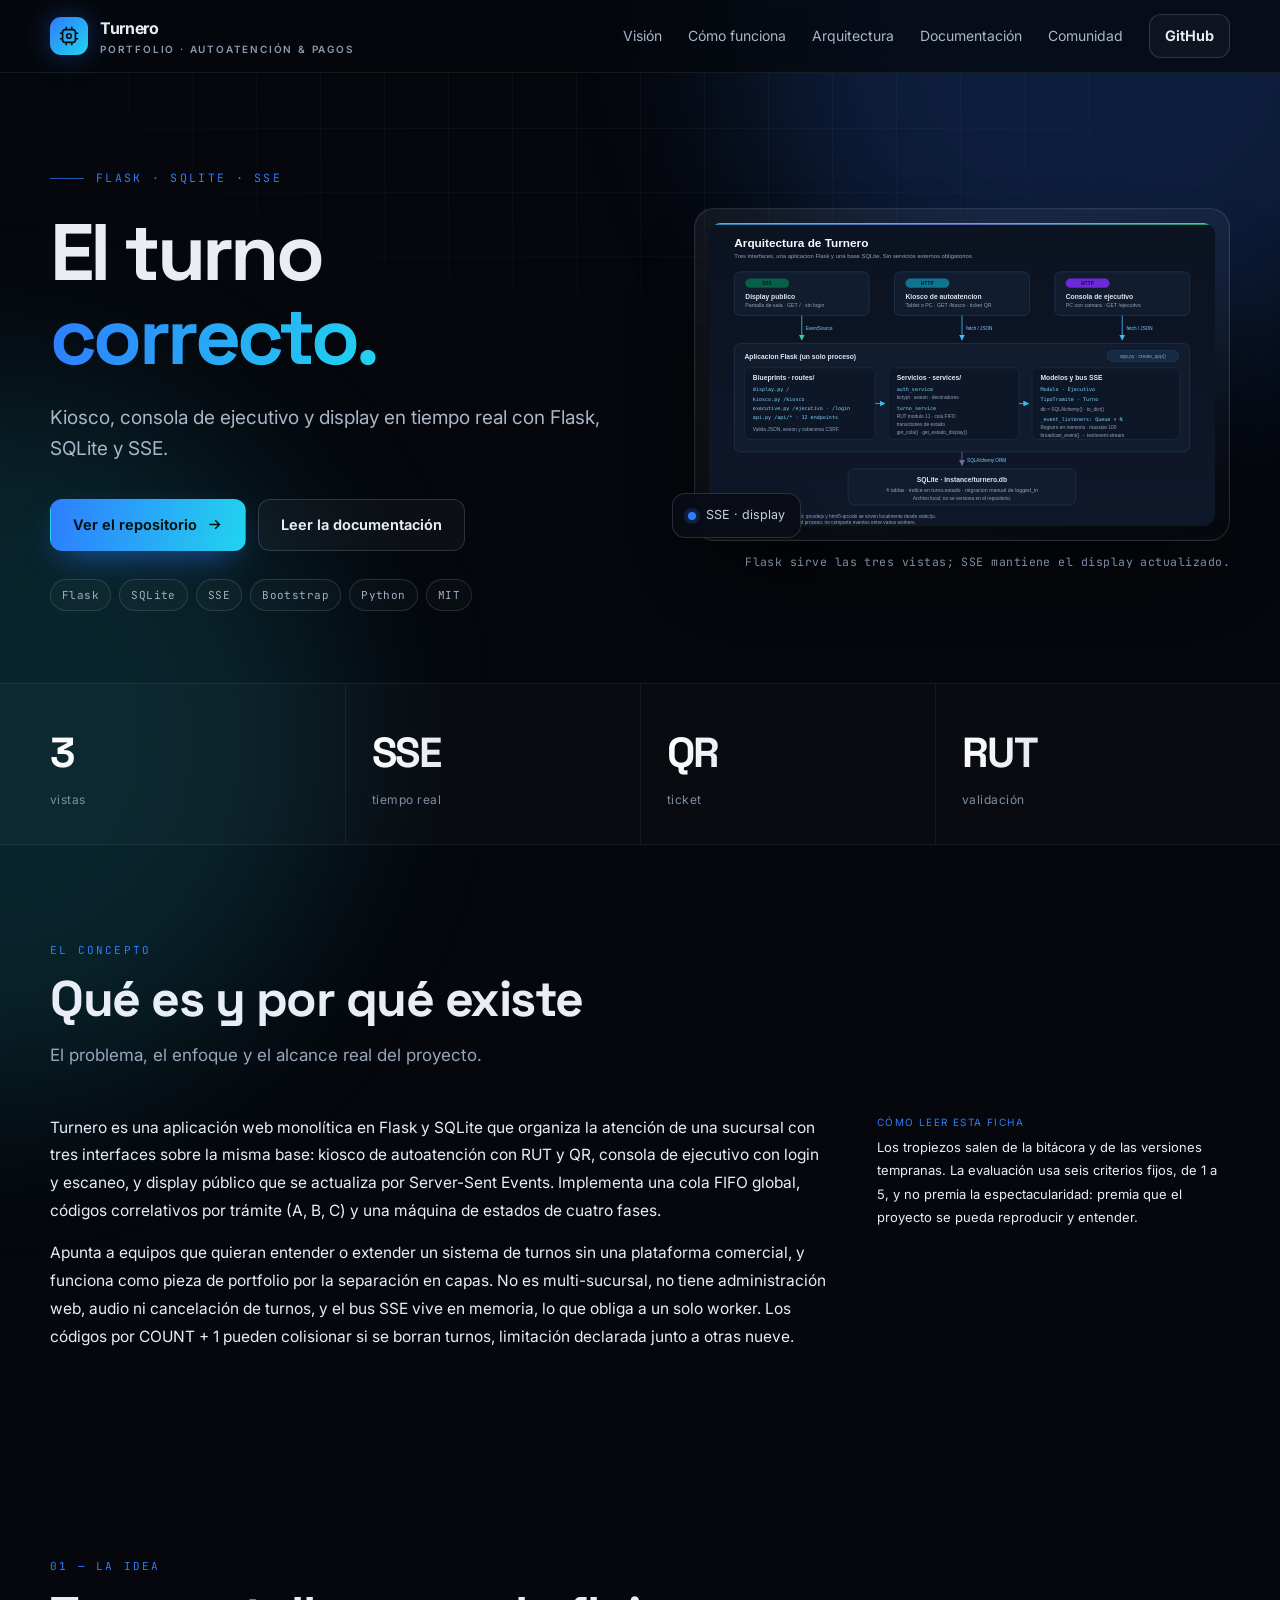
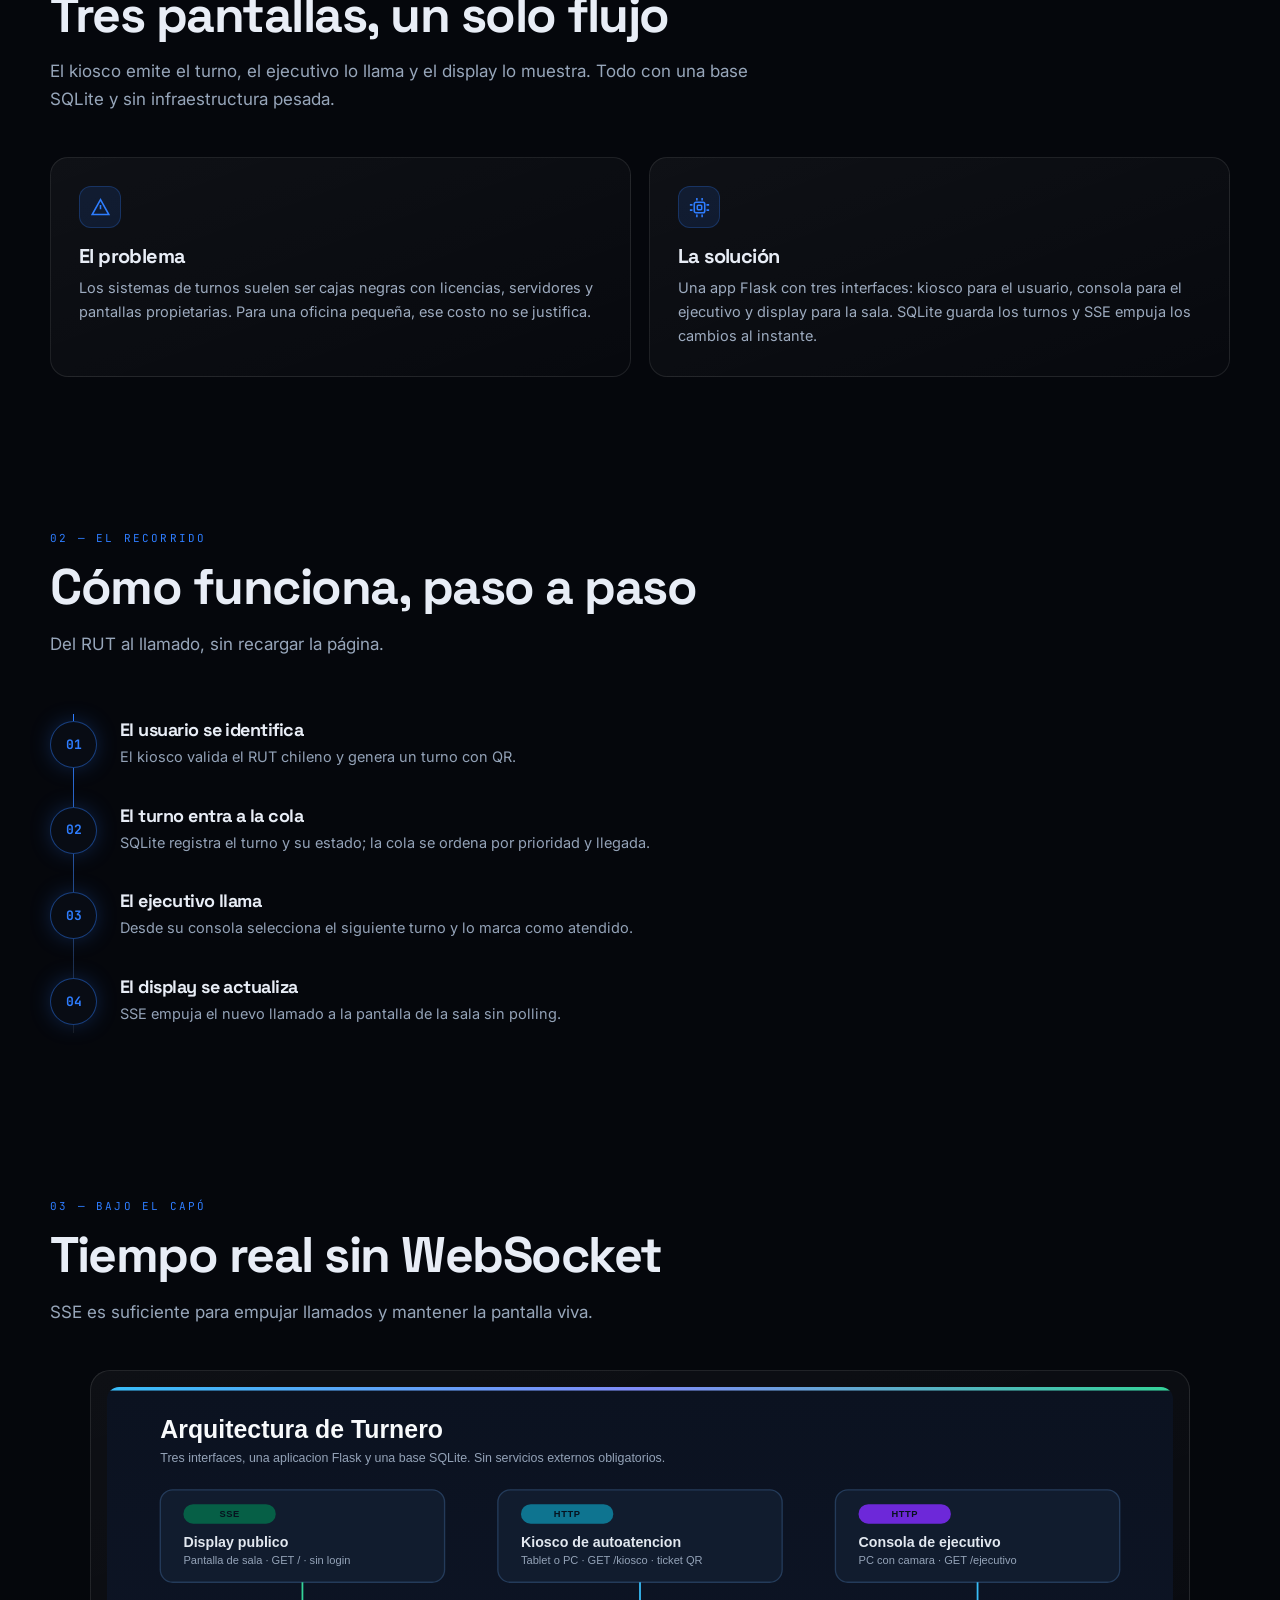
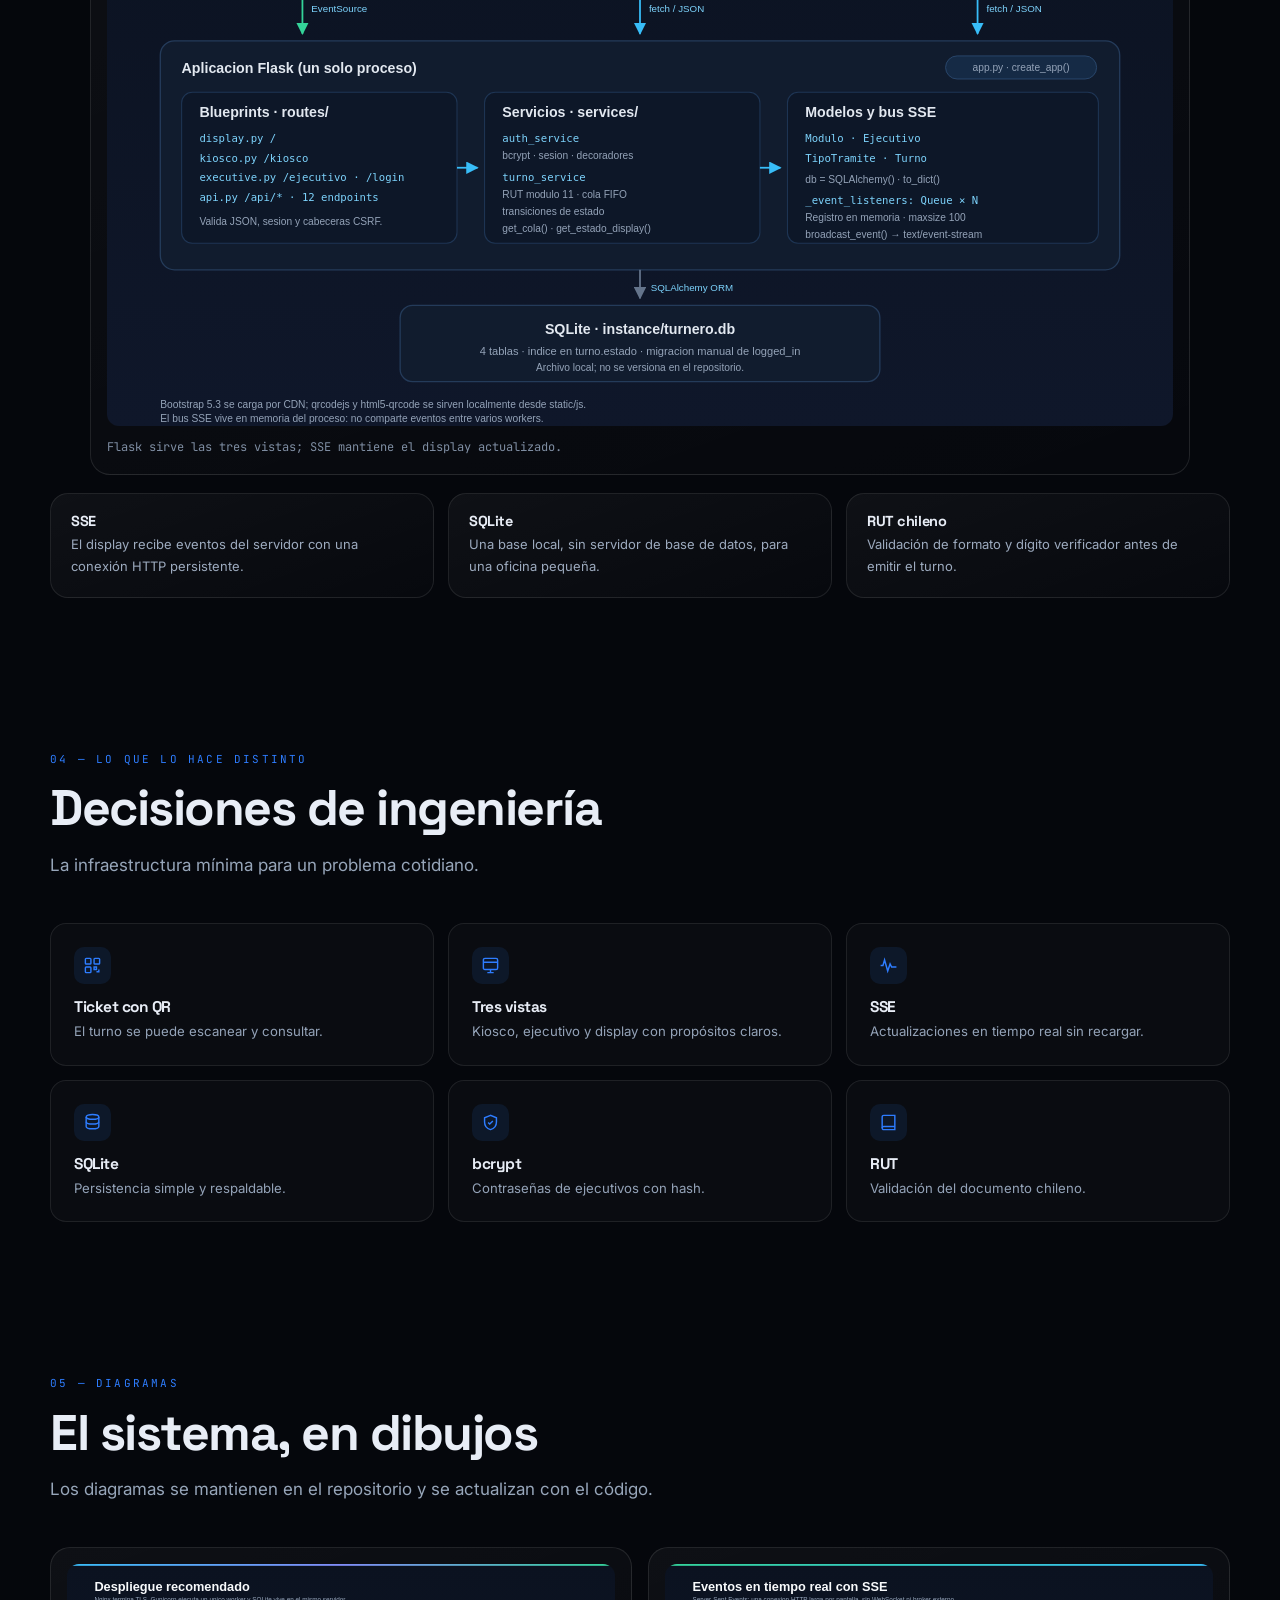
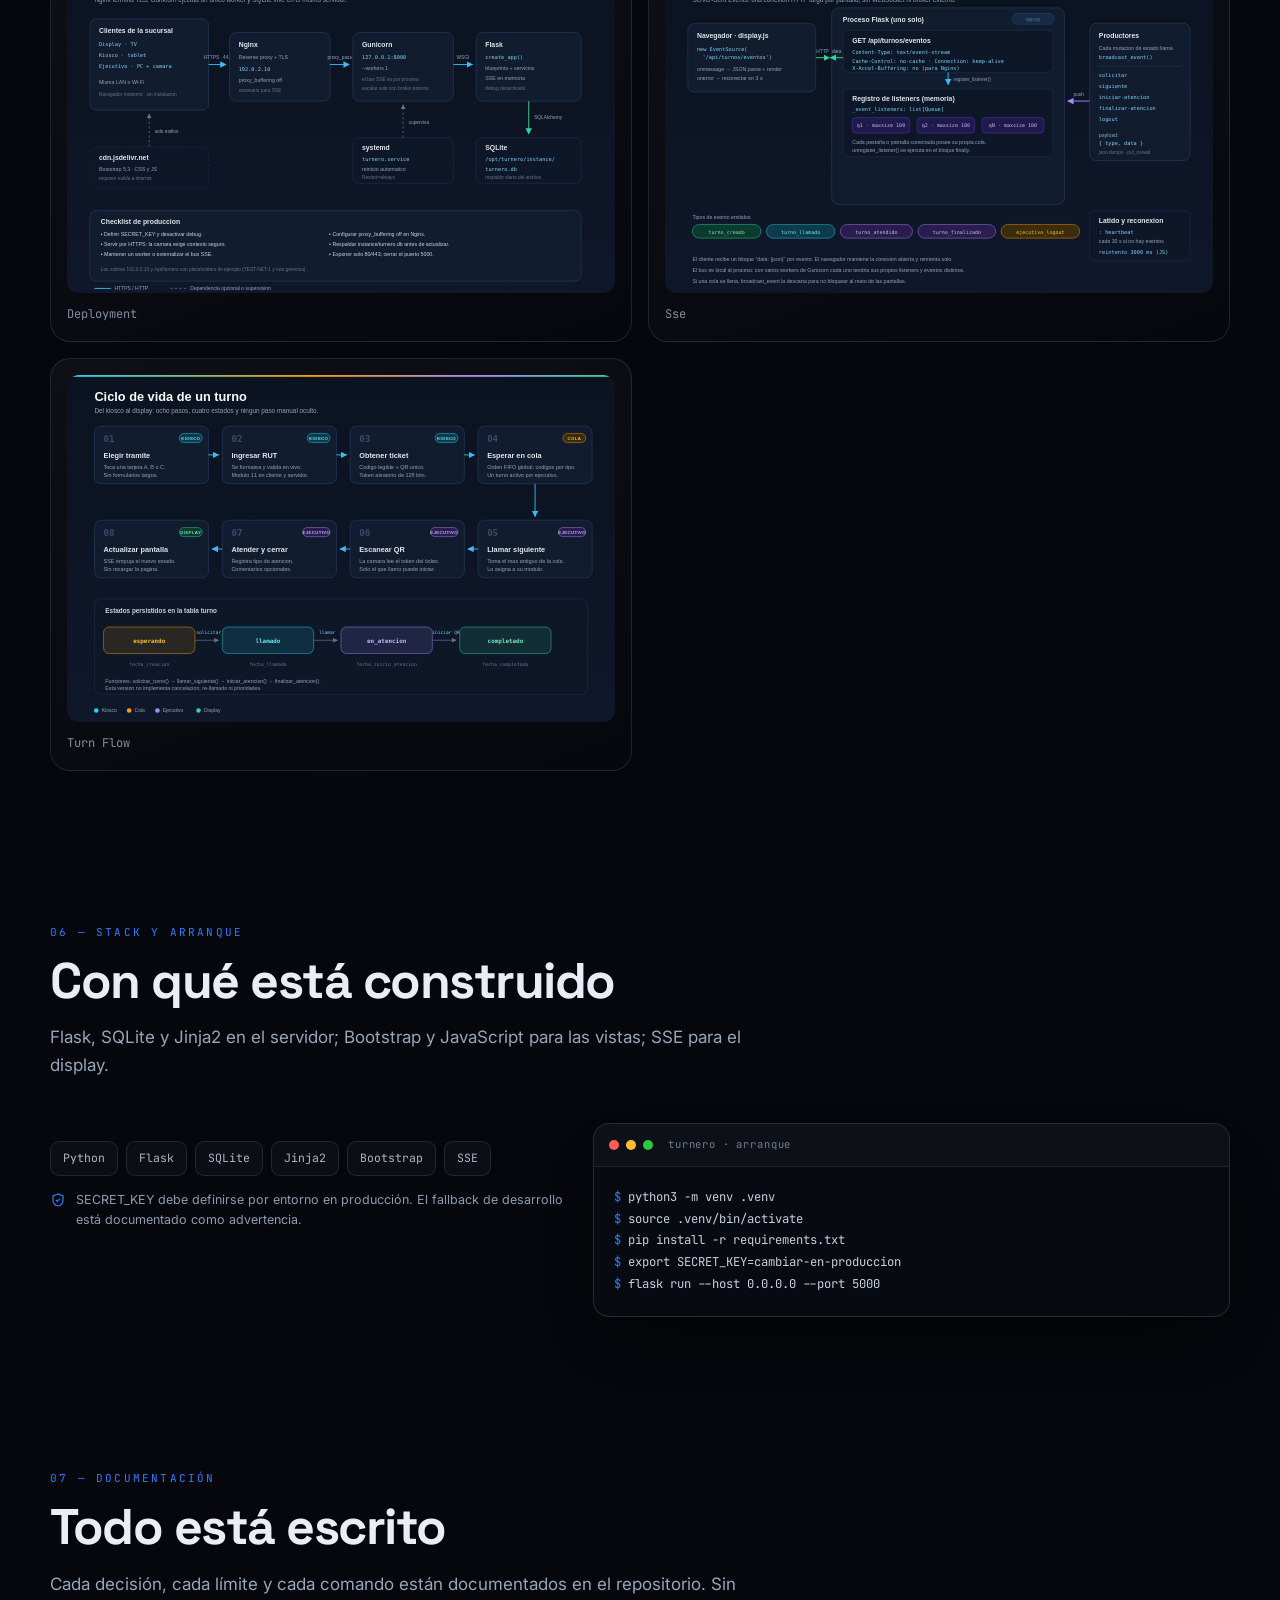
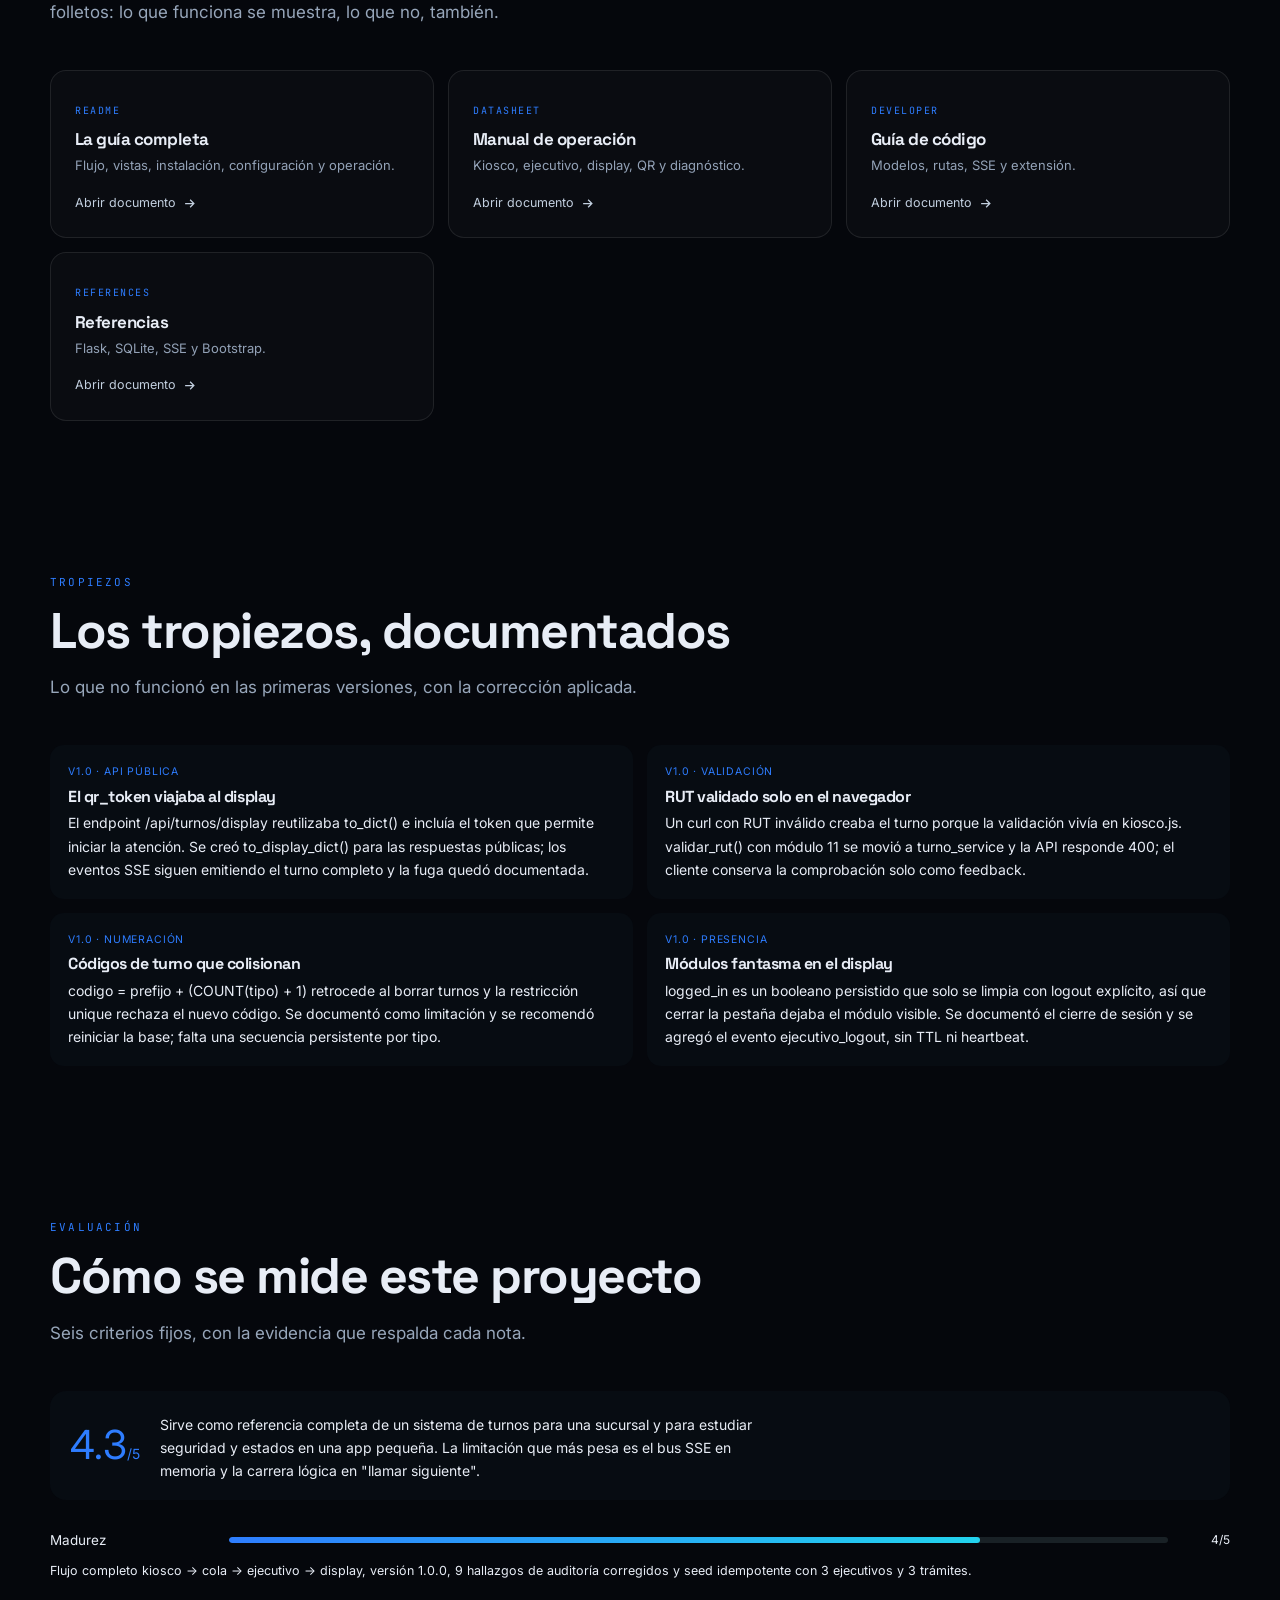
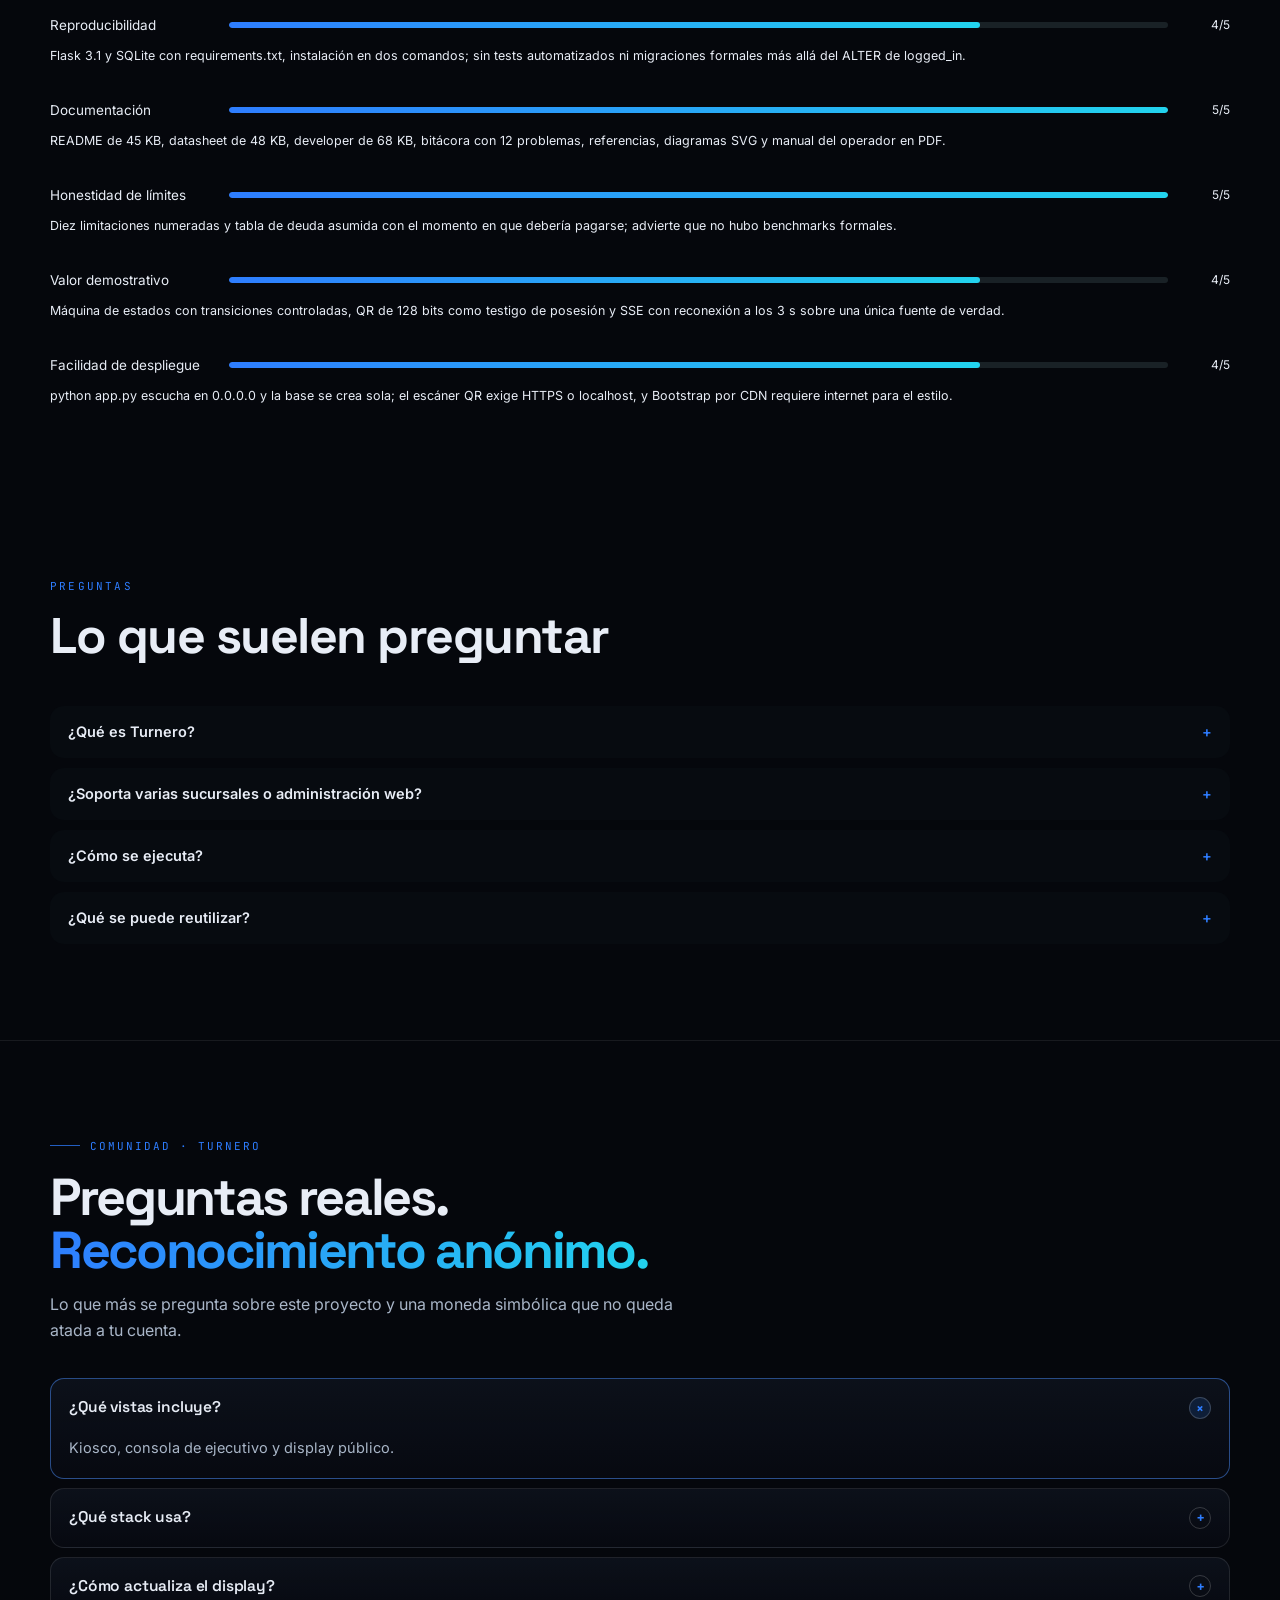
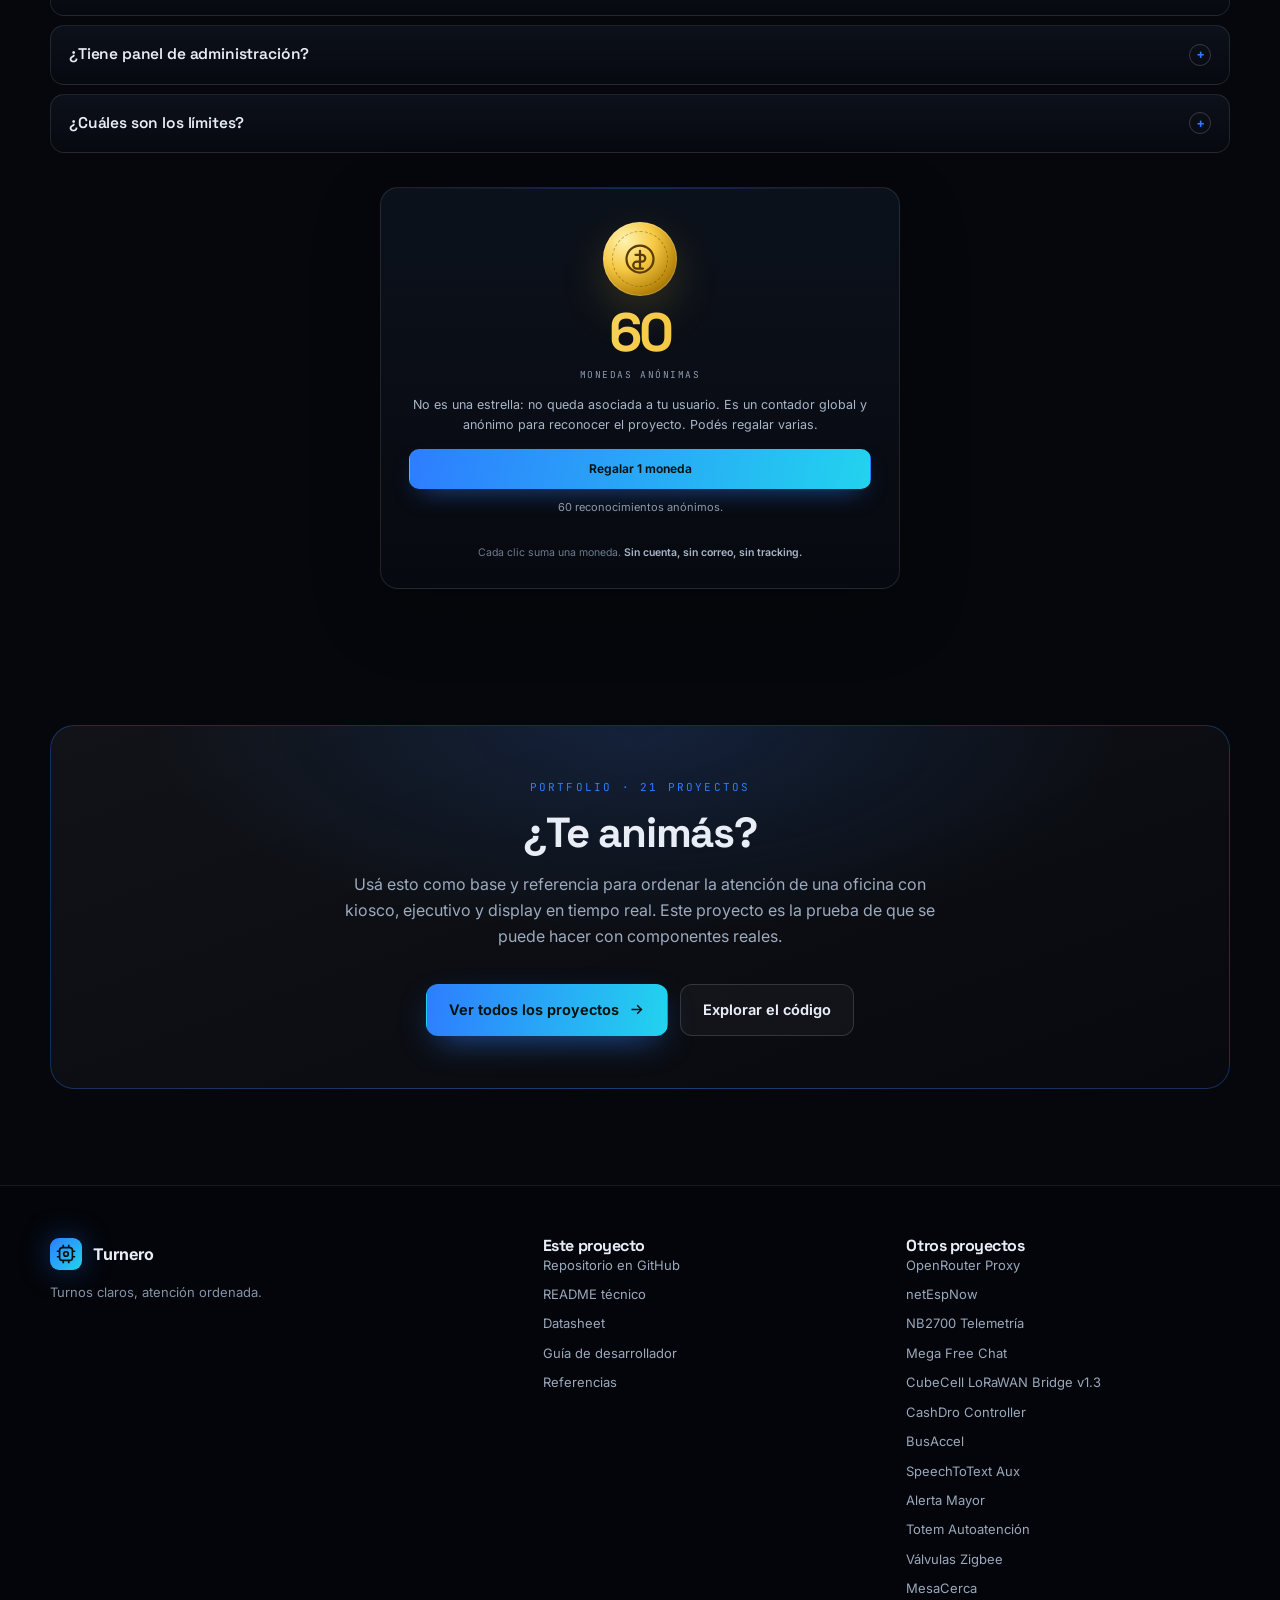
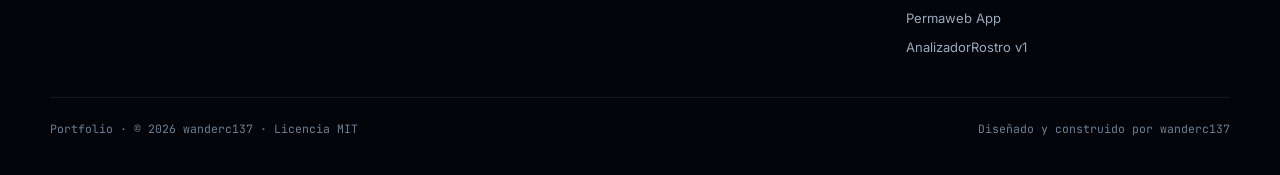
==== commit bc07f568: "feat: contador de monedas anónimas con base aleatoria 3-98 (v6)" ====
--- a/docs/index.html
+++ b/docs/index.html
@@ -467,6 +467,6 @@
 })();
 </script>
 <script>window.PORTFOLIO_COMMUNITY = {"account": "wanderc137", "repo": "turnero", "coinNamespace": "wanderc137-turnero-coins-v1", "faqs": [{"q": "¿Qué vistas incluye?", "a": "Kiosco, consola de ejecutivo y display público."}, {"q": "¿Qué stack usa?", "a": "Flask + SQLite + SSE + bcrypt; QR y validación de RUT chileno."}, {"q": "¿Cómo actualiza el display?", "a": "Con <b>Server-Sent Events</b>; no hay polling."}, {"q": "¿Tiene panel de administración?", "a": "No completo; el README declara esa deuda y el debug/SECRET_KEY de desarrollo."}, {"q": "¿Cuáles son los límites?", "a": "SSE en memoria, sin tests automatizados y sin admin completo."}]};</script>
-<script defer="" src="assets/community.js?v=5"></script>
+<script defer="" src="assets/community.js?v=6"></script>
 </body>
 </html>
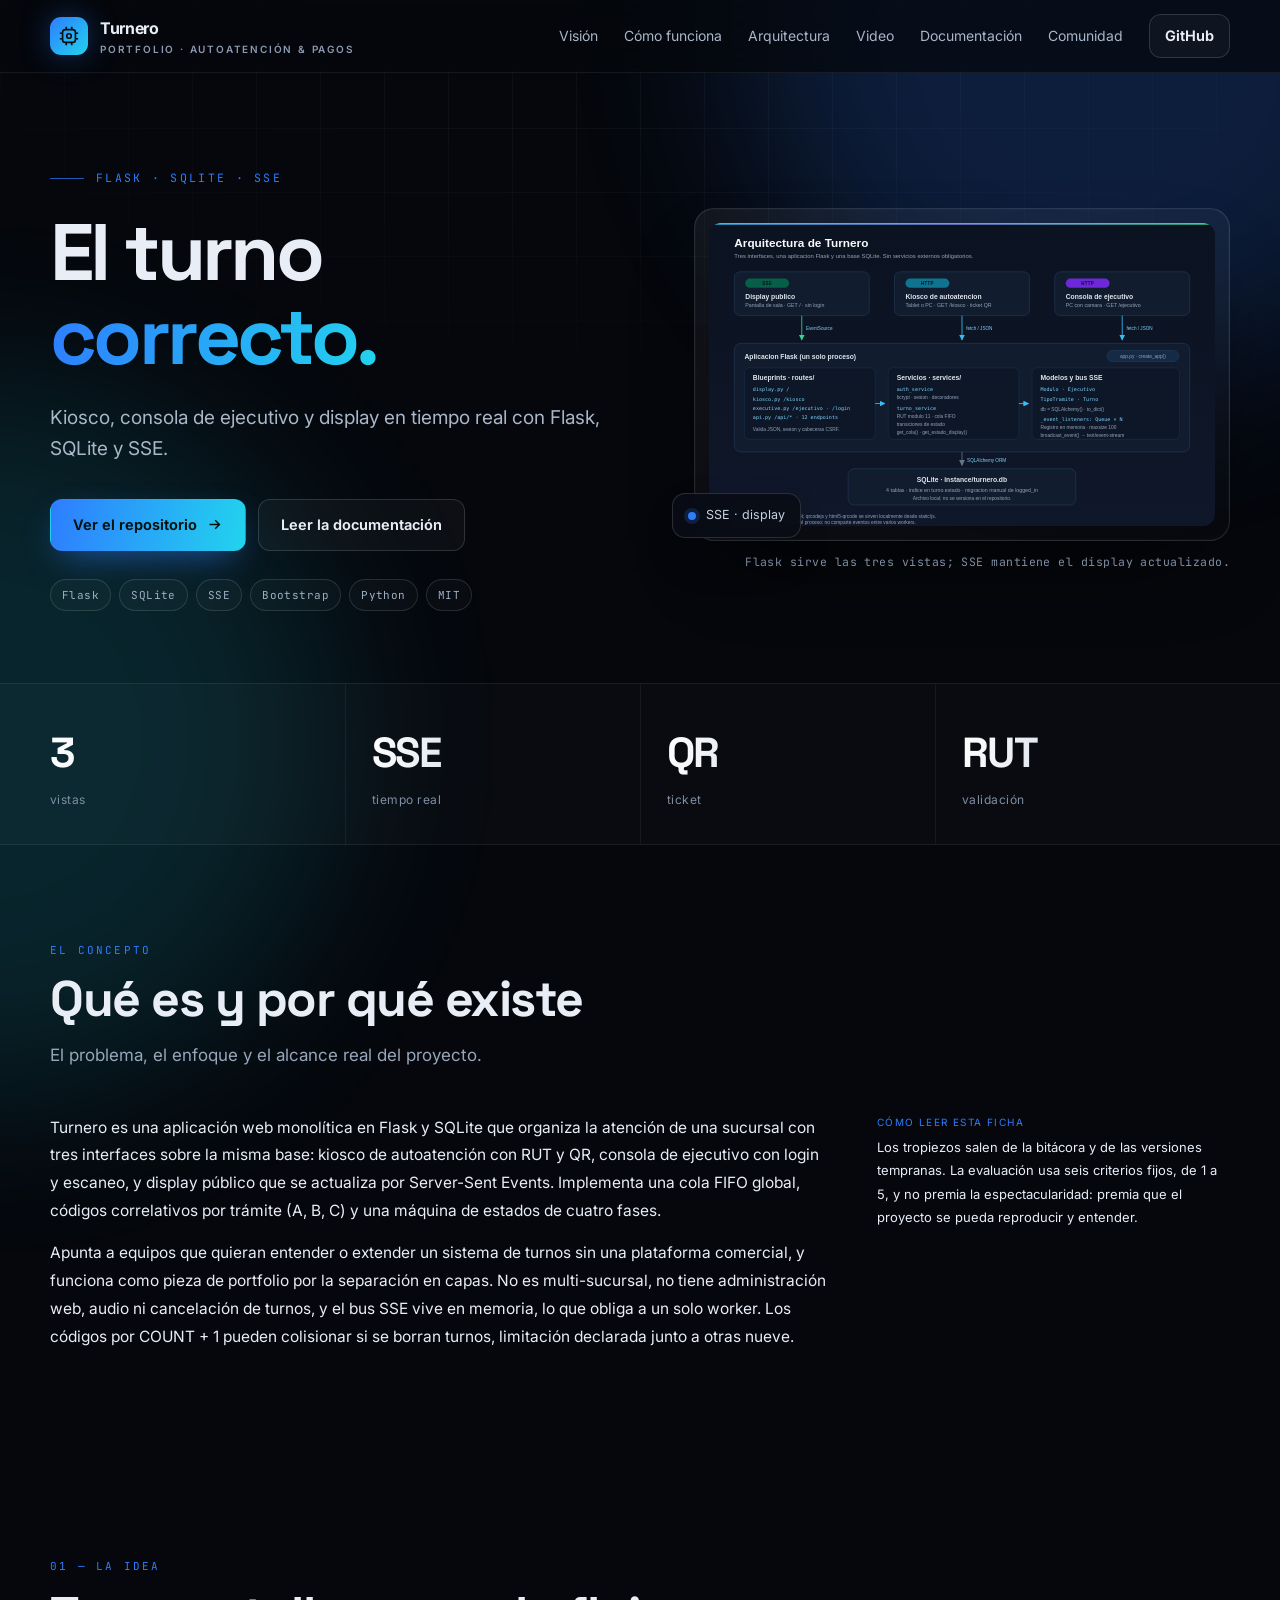
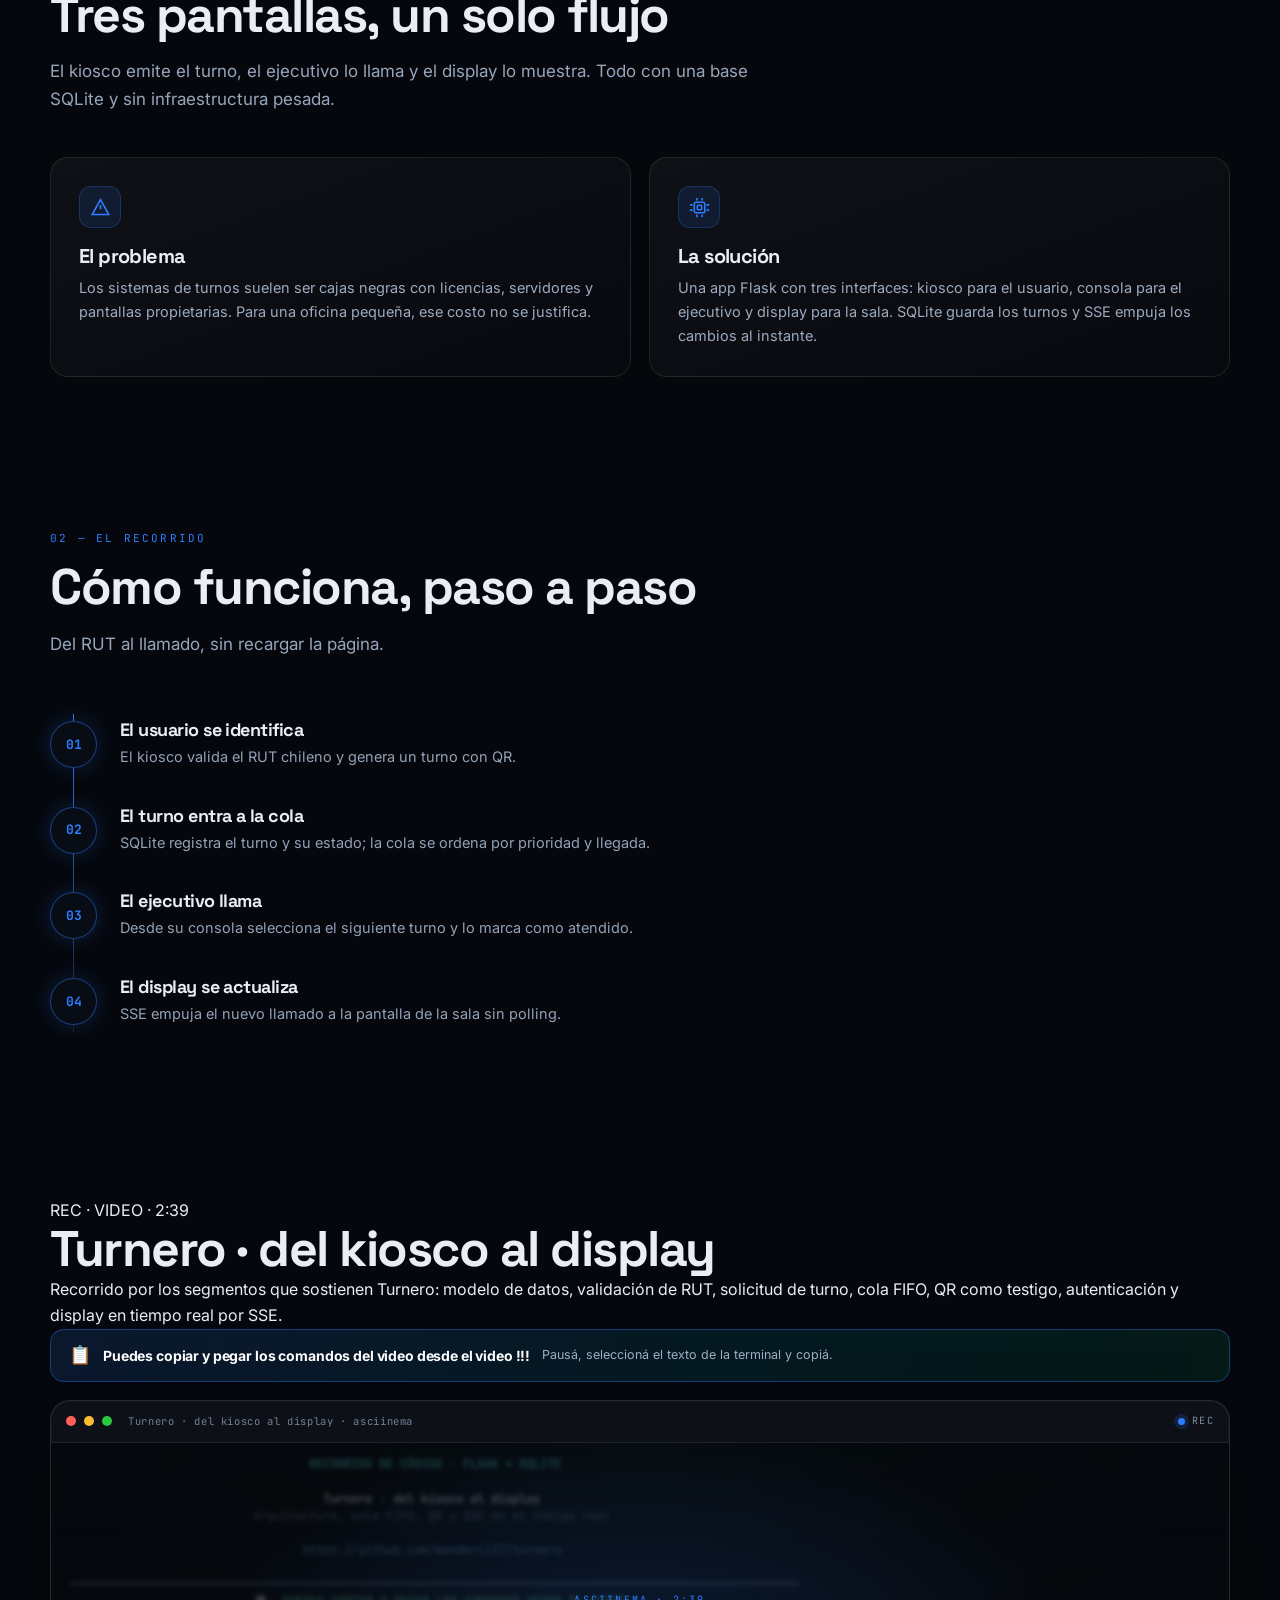
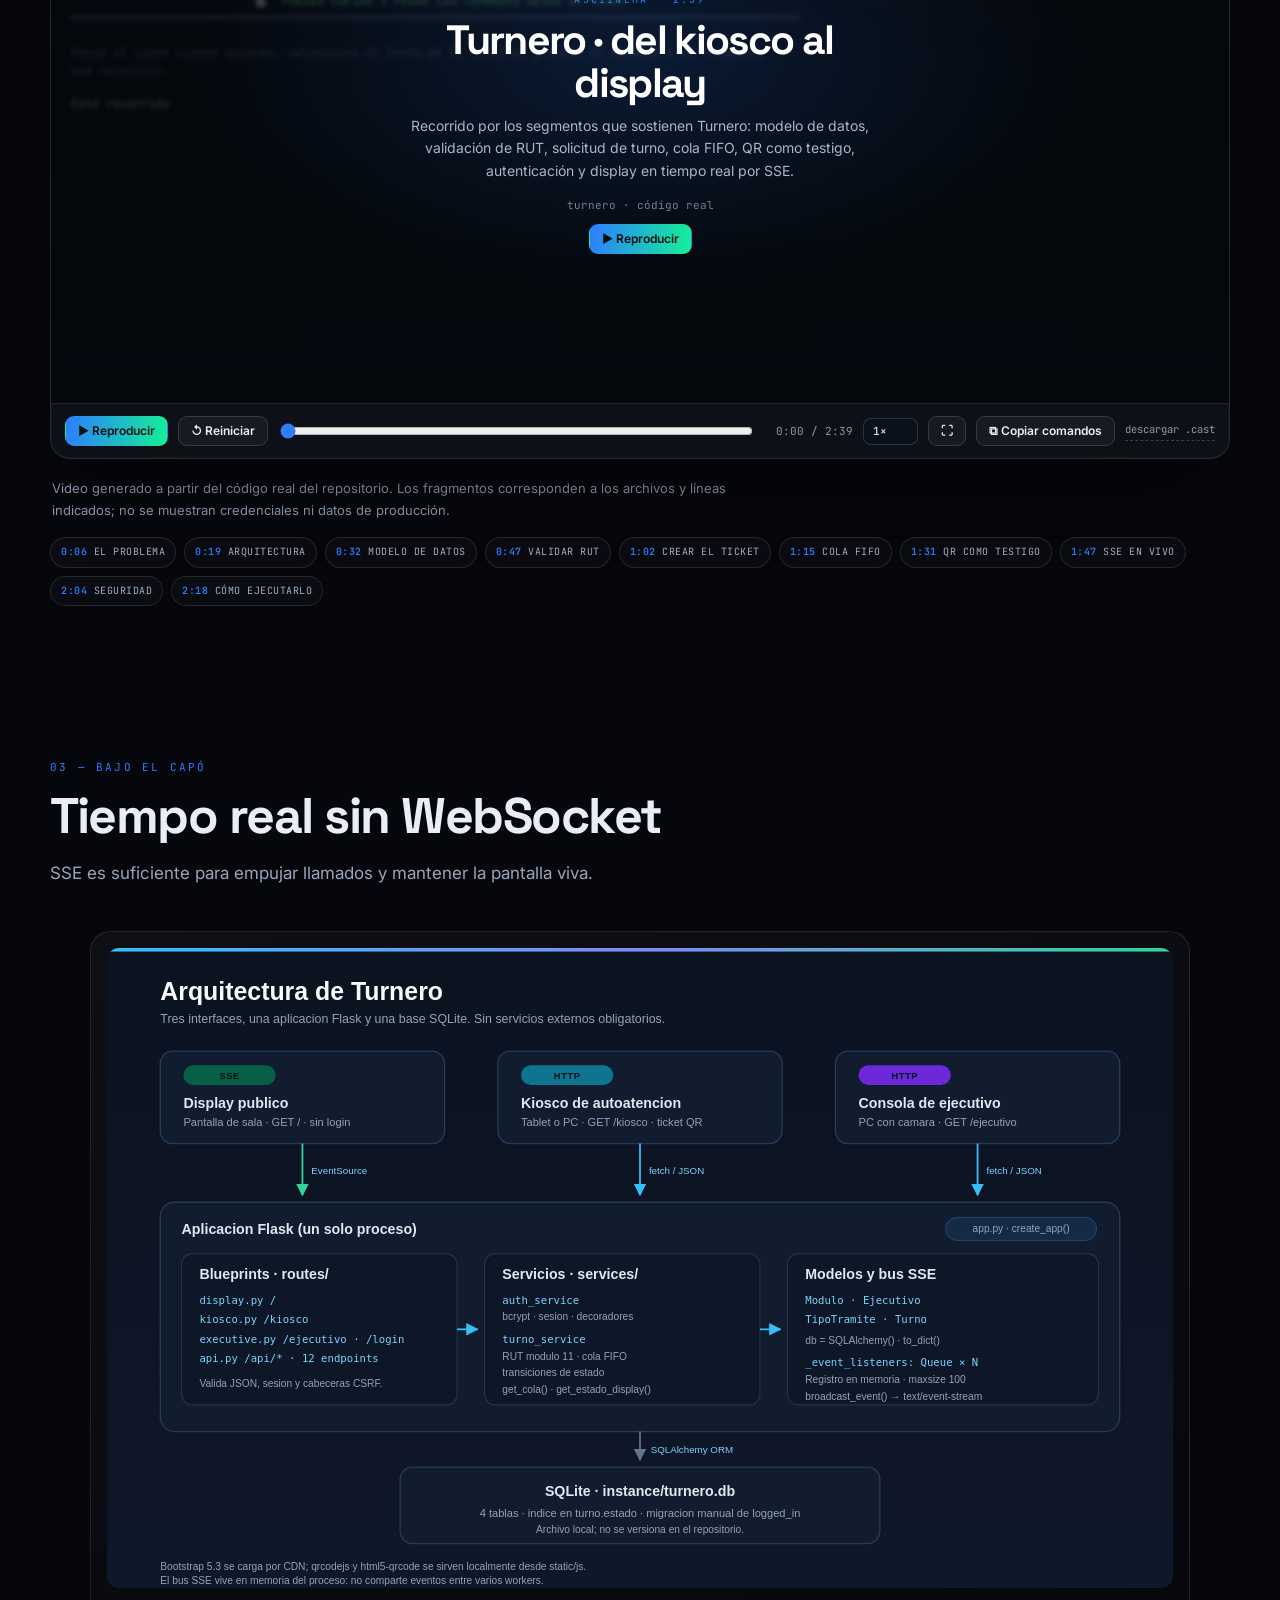
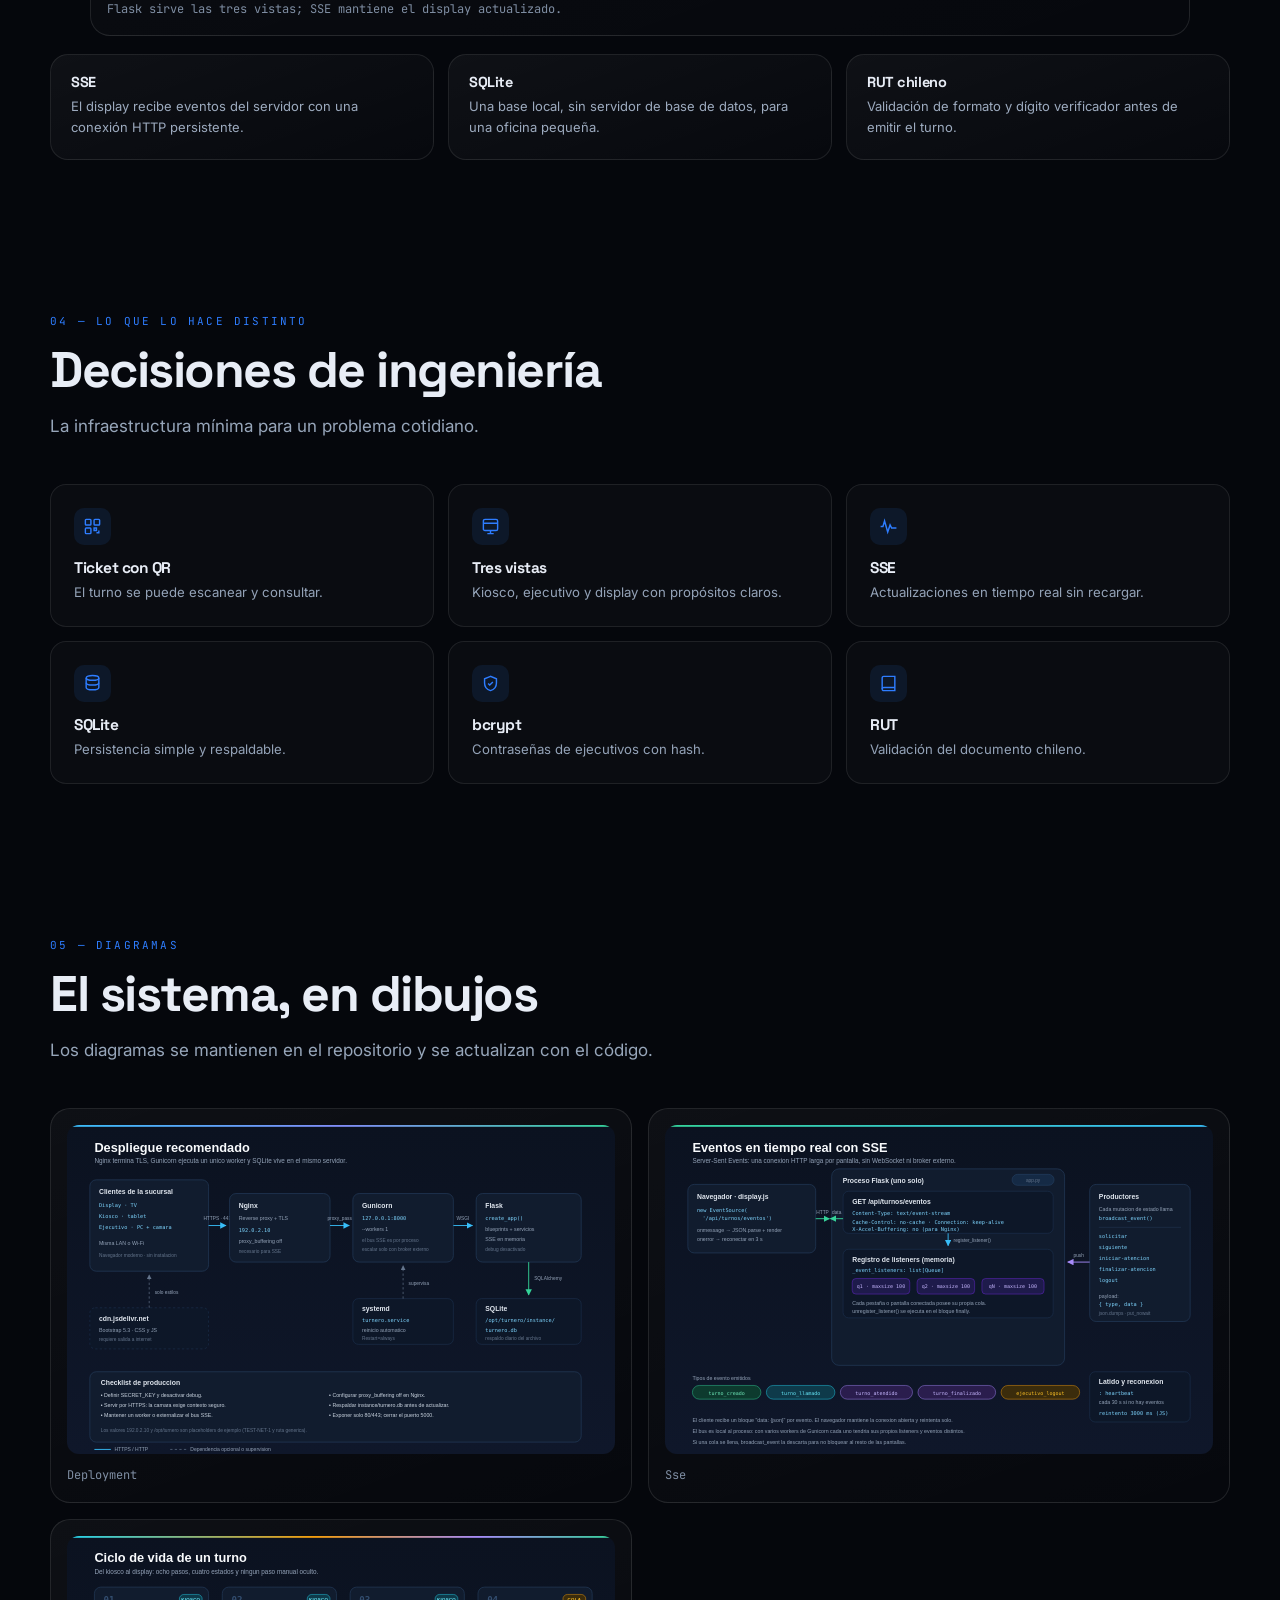
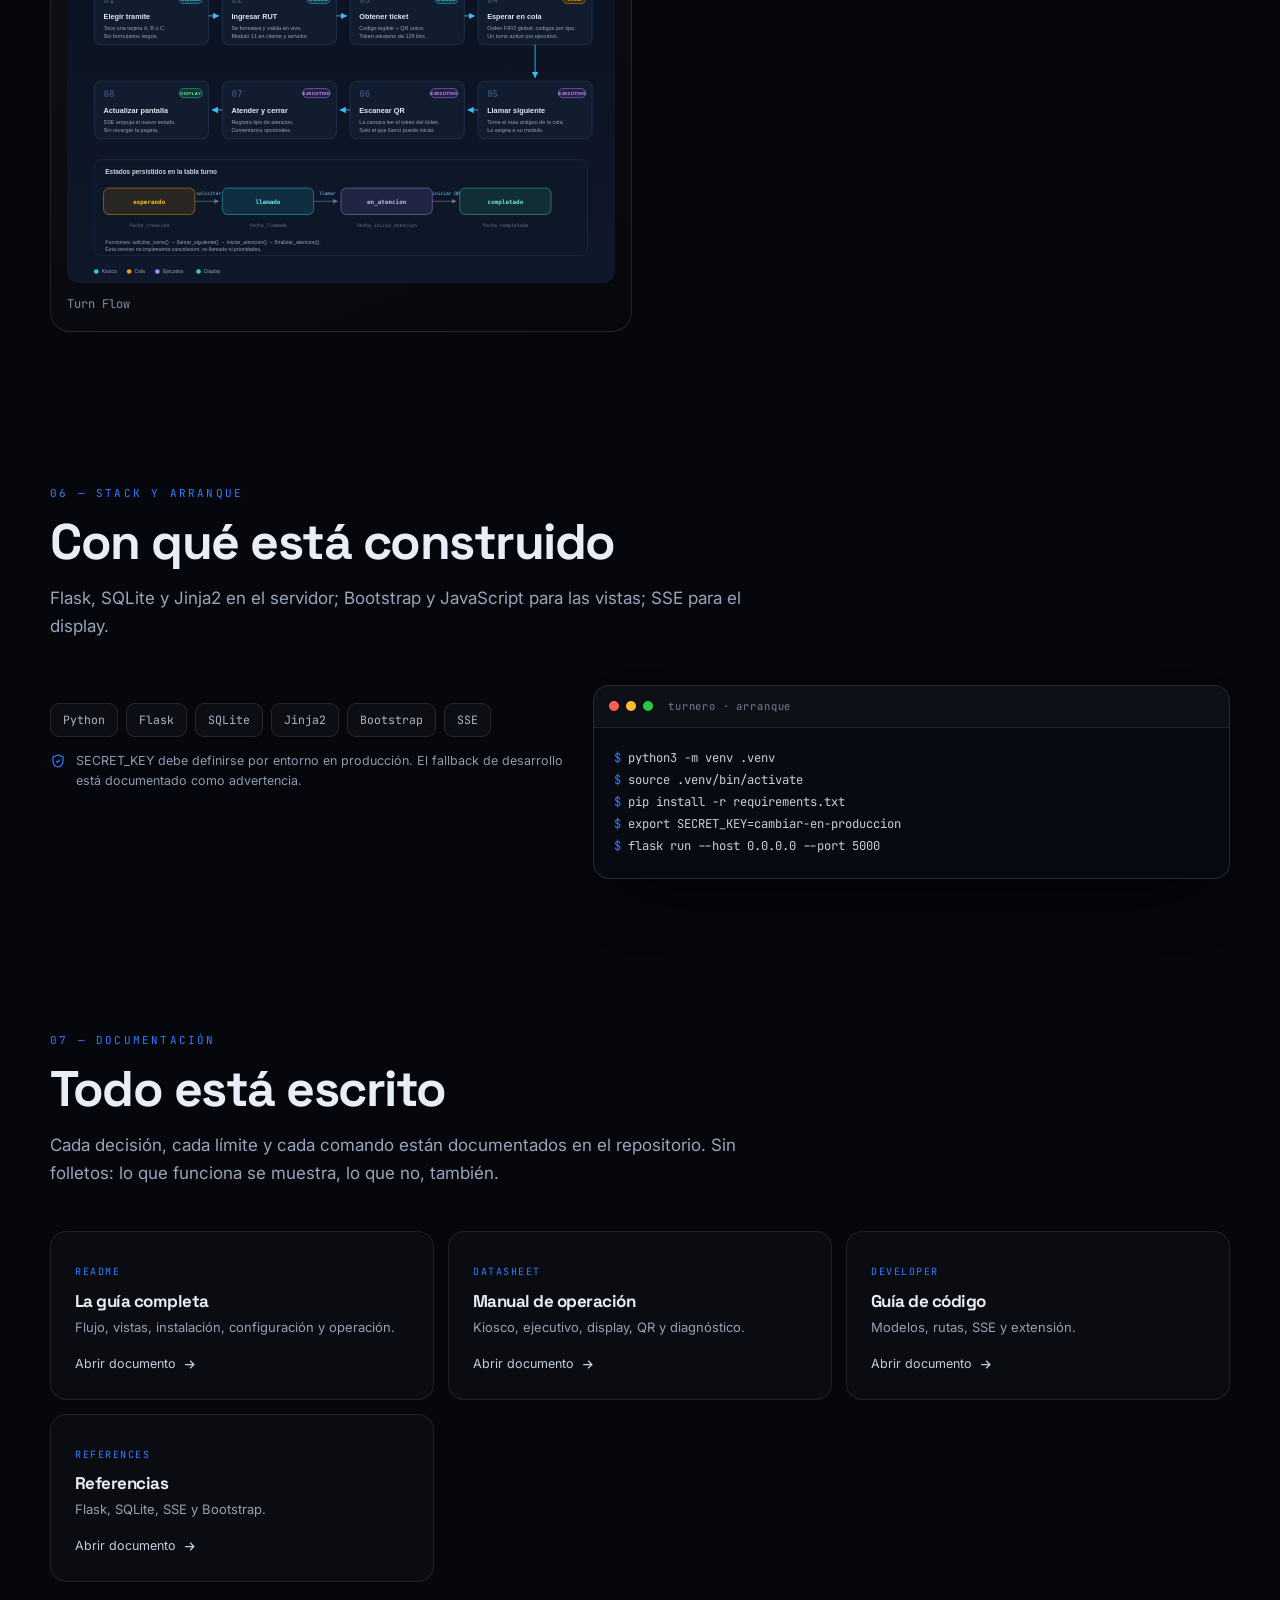
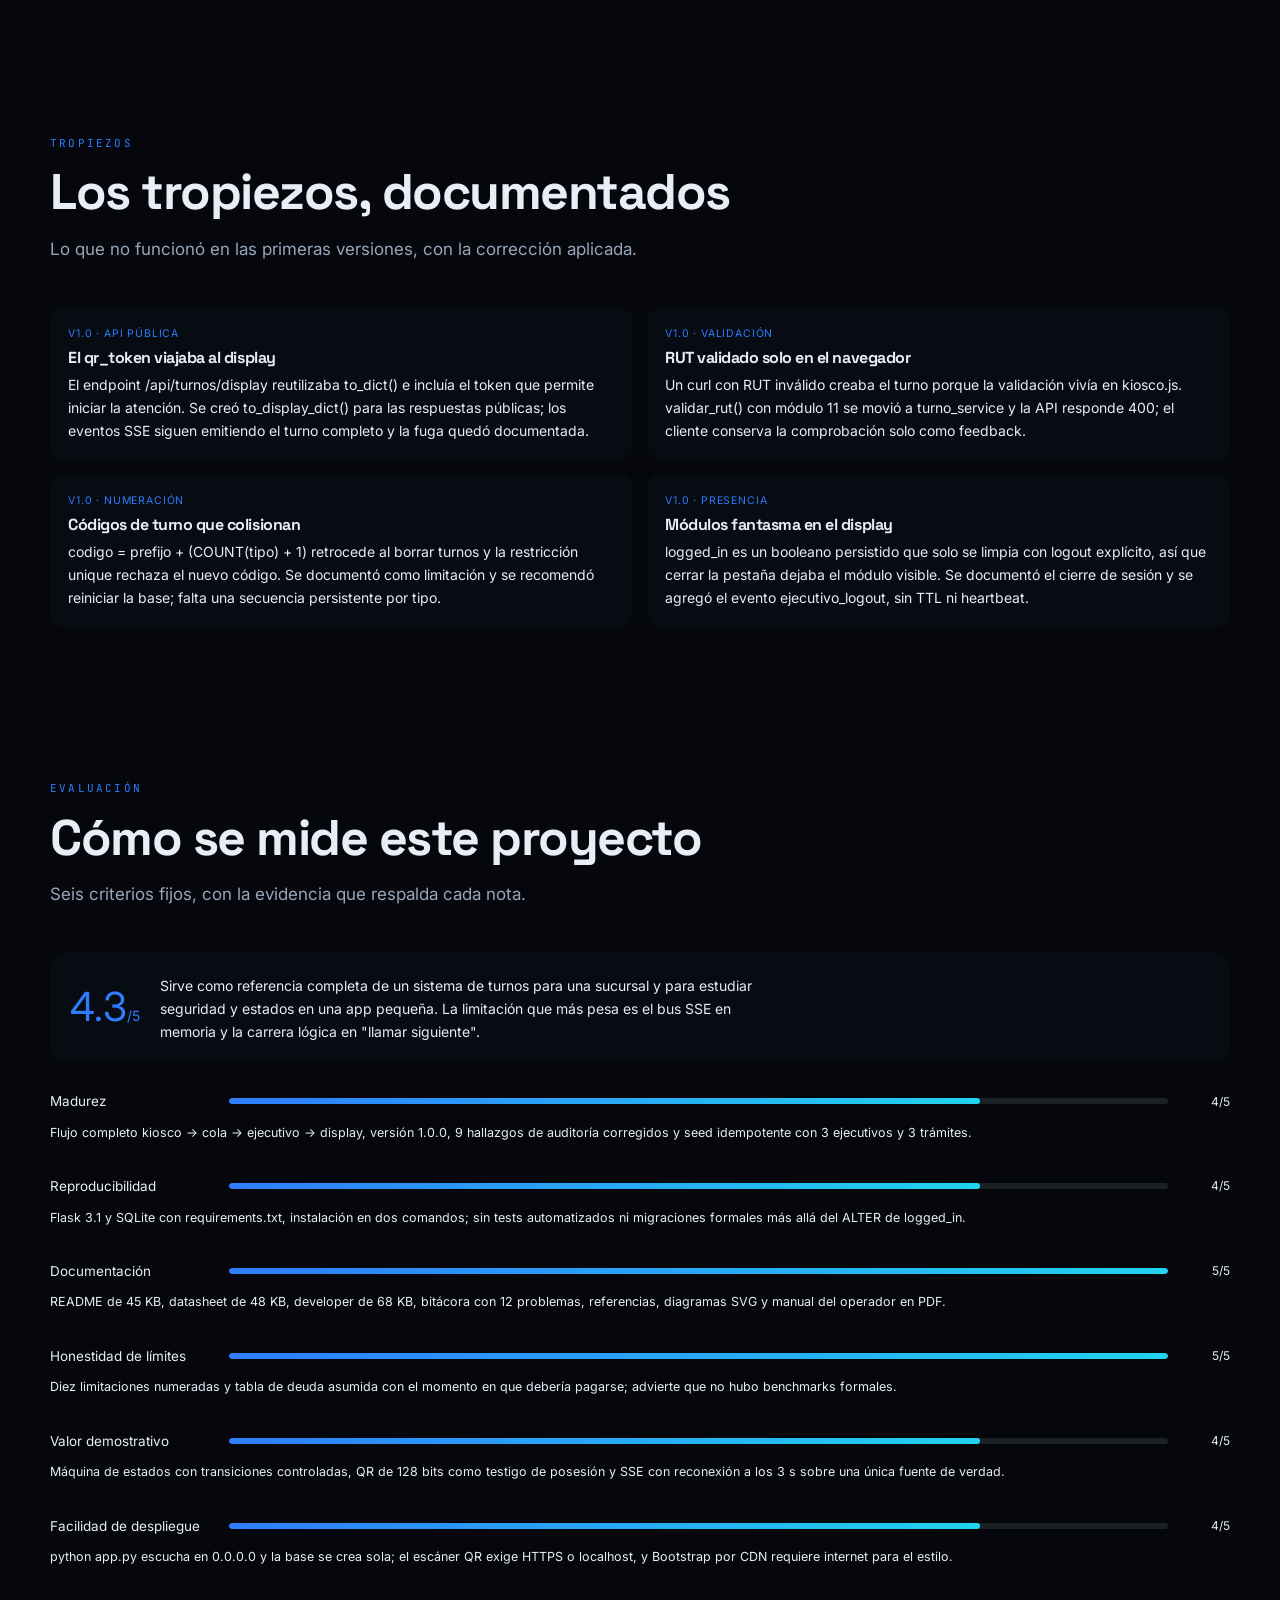
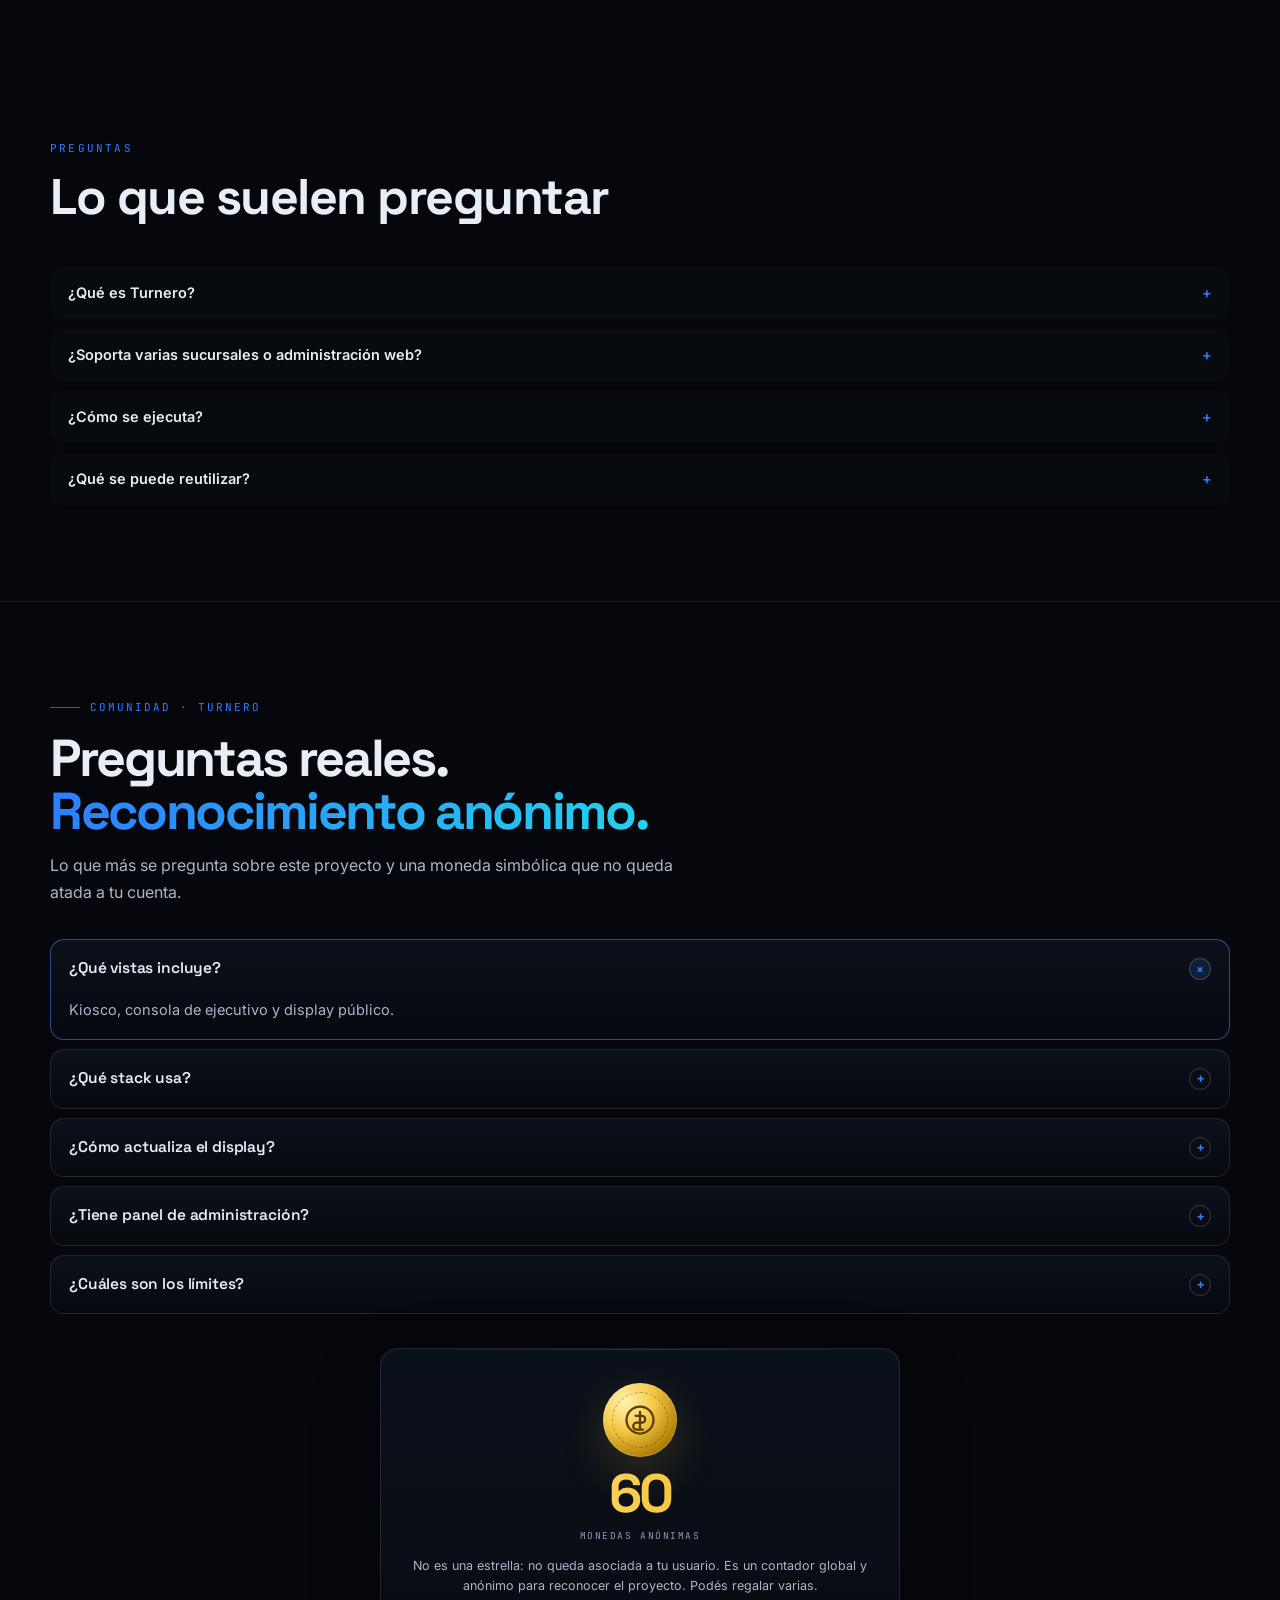
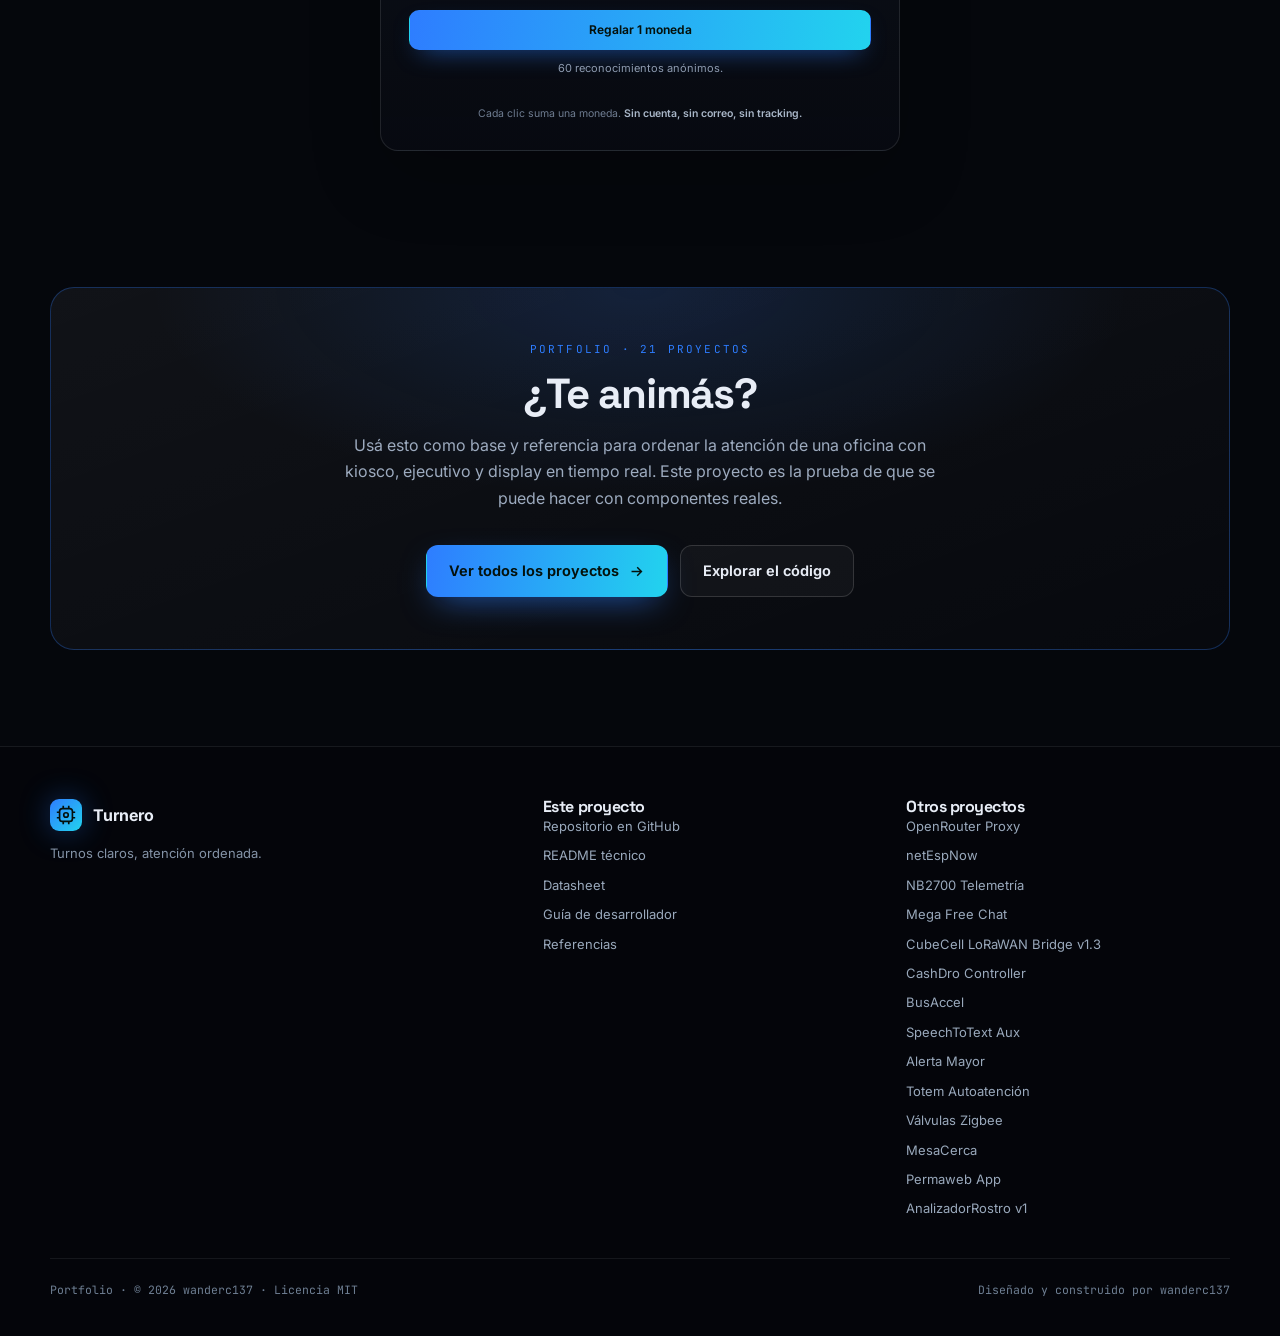
==== commit 6953b851: "feat: video asciinema explicativo en rec/ y en la página" ====
--- a/docs/index.html
+++ b/docs/index.html
@@ -291,7 +291,8 @@
 @media(max-width:760px){.concept-grid,.fail-grid{grid-template-columns:1fr}.concept-side{border-left:0;padding-left:0}}
 
 </style>
-<link href="assets/community.css?v=5" rel="stylesheet"/></head>
+<link href="assets/community.css?v=5" rel="stylesheet"/><link href="rec/player.css?v=1" rel="stylesheet"/>
+</head>
 <body style="--accent:#2E7DFF;--accent2:#22D3EE">
 <div class="grid-overlay"></div>
 <div class="glow one"></div>
@@ -306,6 +307,7 @@
 <a href="#problema">Visión</a>
 <a href="#como">Cómo funciona</a>
 <a href="#arquitectura">Arquitectura</a>
+<a href="#video">Video</a>
 <a href="#docs">Documentación</a>
 <a href="#comunidad">Comunidad</a>
 <a class="btn btn-ghost" href="https://github.com/wanderc137/turnero" rel="noopener" style="padding:9px 15px" target="_blank">GitHub</a>
@@ -356,6 +358,45 @@
 <div class="timeline reveal"><div class="step"><div class="step-num">01</div><div class="step-body"><h3>El usuario se identifica</h3><p>El kiosco valida el RUT chileno y genera un turno con QR.</p></div></div><div class="step"><div class="step-num">02</div><div class="step-body"><h3>El turno entra a la cola</h3><p>SQLite registra el turno y su estado; la cola se ordena por prioridad y llegada.</p></div></div><div class="step"><div class="step-num">03</div><div class="step-body"><h3>El ejecutivo llama</h3><p>Desde su consola selecciona el siguiente turno y lo marca como atendido.</p></div></div><div class="step"><div class="step-num">04</div><div class="step-body"><h3>El display se actualiza</h3><p>SSE empuja el nuevo llamado a la pantalla de la sala sin polling.</p></div></div></div>
 </div>
 </section>
+
+<section class="section tight rec-section" id="video" style="--accent:#2E7DFF;--accent2:#14F195">
+<div class="wrap">
+<div class="rec-kicker">REC · VIDEO · 2:39</div>
+<h2 class="rec-h2">Turnero · del kiosco al display</h2>
+<p class="rec-lead">Recorrido por los segmentos que sostienen Turnero: modelo de datos, validación de RUT, solicitud de turno, cola FIFO, QR como testigo, autenticación y display en tiempo real por SSE.</p>
+<div class="rec-banner">
+<span class="rec-banner-icon">📋</span>
+<strong>Puedes copiar y pegar los comandos del video desde el video !!!</strong>
+<span>Pausá, seleccioná el texto de la terminal y copiá.</span>
+</div>
+<div class="rec-shell">
+<div class="rec-bar"><i></i><i></i><i></i><span class="rec-title">Turnero · del kiosco al display · asciinema</span><span class="rec-rec"><b></b>REC</span></div>
+<div class="rec-screen-wrap">
+<div class="rec-screen" id="rec-screen"></div>
+<div class="rec-poster" id="rec-poster">
+<div class="rec-kicker">ASCIINEMA · 2:39</div>
+<h3>Turnero · del kiosco al display</h3>
+<p>Recorrido por los segmentos que sostienen Turnero: modelo de datos, validación de RUT, solicitud de turno, cola FIFO, QR como testigo, autenticación y display en tiempo real por SSE.</p>
+<div class="rec-poster-meta">turnero · código real</div>
+<button class="rec-btn rec-primary" id="rec-start" type="button">▶ Reproducir</button>
+</div>
+</div>
+<div class="rec-controls">
+<button class="rec-btn rec-primary" id="rec-play" type="button">▶ Reproducir</button>
+<button class="rec-btn" id="rec-restart" type="button">↺ Reiniciar</button>
+<input class="rec-progress" id="rec-range" type="range" min="0" max="1000" value="0" aria-label="Progreso"/>
+<span class="rec-time" id="rec-time">0:00 / 2:39</span>
+<select class="rec-speed" id="rec-speed" aria-label="Velocidad"><option value="1">1×</option><option value="1.25">1.25×</option><option value="1.5">1.5×</option><option value="2">2×</option></select>
+<button class="rec-btn" id="rec-full" type="button" title="Pantalla completa">⛶</button>
+<button class="rec-btn" id="rec-copy" type="button">⧉ Copiar comandos</button>
+<a class="rec-download" href="rec/turnero.cast" download>descargar .cast</a>
+</div>
+</div>
+<p class="rec-note">Video generado a partir del código real del repositorio. Los fragmentos corresponden a los archivos y líneas indicados; no se muestran credenciales ni datos de producción.</p>
+<div class="rec-chapters"><span class="rec-chip"><b>0:06</b> EL PROBLEMA</span><span class="rec-chip"><b>0:19</b> ARQUITECTURA</span><span class="rec-chip"><b>0:32</b> MODELO DE DATOS</span><span class="rec-chip"><b>0:47</b> VALIDAR RUT</span><span class="rec-chip"><b>1:02</b> CREAR EL TICKET</span><span class="rec-chip"><b>1:15</b> COLA FIFO</span><span class="rec-chip"><b>1:31</b> QR COMO TESTIGO</span><span class="rec-chip"><b>1:47</b> SSE EN VIVO</span><span class="rec-chip"><b>2:04</b> SEGURIDAD</span><span class="rec-chip"><b>2:18</b> CÓMO EJECUTARLO</span></div>
+</div>
+</section>
+
 <section class="section tight" id="arquitectura">
 <div class="wrap">
 <div class="section-head reveal">
@@ -468,5 +509,7 @@
 </script>
 <script>window.PORTFOLIO_COMMUNITY = {"account": "wanderc137", "repo": "turnero", "coinNamespace": "wanderc137-turnero-coins-v1", "faqs": [{"q": "¿Qué vistas incluye?", "a": "Kiosco, consola de ejecutivo y display público."}, {"q": "¿Qué stack usa?", "a": "Flask + SQLite + SSE + bcrypt; QR y validación de RUT chileno."}, {"q": "¿Cómo actualiza el display?", "a": "Con <b>Server-Sent Events</b>; no hay polling."}, {"q": "¿Tiene panel de administración?", "a": "No completo; el README declara esa deuda y el debug/SECRET_KEY de desarrollo."}, {"q": "¿Cuáles son los límites?", "a": "SSE en memoria, sin tests automatizados y sin admin completo."}]};</script>
 <script defer="" src="assets/community.js?v=6"></script>
+<script defer src="rec/turnero.cast.js?v=1"></script>
+<script defer src="rec/player.js?v=1"></script>
 </body>
 </html>
--- a/docs/rec/player.css
+++ b/docs/rec/player.css
@@ -0,0 +1,154 @@
+/* Reproductor asciinema inline reutilizable para las páginas de wanderc137. */
+.rec-section{position:relative;z-index:1}
+.rec-banner{
+  display:flex;align-items:center;gap:12px;flex-wrap:wrap;
+  padding:14px 18px;margin:0 0 18px;
+  border:1px solid color-mix(in srgb,var(--accent,#2E7DFF) 38%,transparent);
+  border-radius:14px;
+  background:linear-gradient(100deg,color-mix(in srgb,var(--accent,#2E7DFF) 14%,transparent),color-mix(in srgb,var(--accent2,#14F195) 8%,transparent));
+  box-shadow:0 18px 40px -30px color-mix(in srgb,var(--accent,#2E7DFF) 60%,transparent);
+}
+.rec-banner .rec-banner-icon{font-size:18px;line-height:1}
+.rec-banner strong{font-size:14px;color:#fff;letter-spacing:-.01em}
+.rec-banner span{font-size:12.5px;color:#9fb0c4}
+.rec-shell{
+  position:relative;
+  border:1px solid rgba(255,255,255,.13);
+  border-radius:20px;
+  overflow:hidden;
+  background:#070a10;
+  box-shadow:0 34px 80px -38px #000,0 0 0 1px rgba(255,255,255,.025) inset;
+}
+.rec-bar{
+  display:flex;align-items:center;gap:8px;
+  padding:12px 15px;
+  border-bottom:1px solid rgba(255,255,255,.08);
+  background:rgba(255,255,255,.025);
+}
+.rec-bar i{width:10px;height:10px;border-radius:50%;background:#ff5f57;display:block}
+.rec-bar i:nth-child(2){background:#febc2e}
+.rec-bar i:nth-child(3){background:#28c840}
+.rec-bar .rec-title{
+  margin-left:8px;
+  font-family:'JetBrains Mono',ui-monospace,SFMono-Regular,Menlo,monospace;
+  font-size:10.5px;color:#718197;letter-spacing:.06em;
+  overflow:hidden;text-overflow:ellipsis;white-space:nowrap;
+}
+.rec-bar .rec-rec{
+  margin-left:auto;display:flex;align-items:center;gap:7px;
+  font-family:'JetBrains Mono',ui-monospace,monospace;
+  font-size:10px;letter-spacing:.14em;color:#7f8ea3;text-transform:uppercase;
+}
+.rec-bar .rec-rec b{
+  width:7px;height:7px;border-radius:50%;background:var(--accent,#2E7DFF);
+  box-shadow:0 0 0 4px color-mix(in srgb,var(--accent,#2E7DFF) 16%,transparent);
+  animation:recPulse 2.2s infinite;
+}
+@keyframes recPulse{50%{opacity:.35}}
+.rec-screen-wrap{position:relative;background:#05080d}
+.rec-screen{
+  height:clamp(330px,46vw,560px);
+  overflow:auto;
+  padding:18px 20px;
+  background:
+    radial-gradient(900px 420px at 50% -10%,rgba(20,241,149,.055),transparent 70%),
+    #05080d;
+  color:#d7e0ea;
+  font-family:'JetBrains Mono',ui-monospace,SFMono-Regular,Menlo,Consolas,monospace;
+  font-size:clamp(8px,1.04vw,12.4px);
+  line-height:1.38;
+  scrollbar-width:thin;
+  scrollbar-color:#2a3448 #05080d;
+  user-select:text;
+}
+.rec-screen::-webkit-scrollbar{width:9px;height:9px}
+.rec-screen::-webkit-scrollbar-thumb{background:#2a3448;border-radius:9px}
+.rec-row{white-space:pre;min-height:1.38em}
+.rec-row span{white-space:pre}
+.rec-poster{
+  position:absolute;inset:0;z-index:2;
+  display:flex;flex-direction:column;align-items:center;justify-content:center;
+  gap:10px;text-align:center;padding:28px;
+  background:
+    radial-gradient(620px 320px at 50% 38%,color-mix(in srgb,var(--accent,#2E7DFF) 16%,transparent),transparent 72%),
+    linear-gradient(180deg,rgba(5,8,13,.72),rgba(5,8,13,.94));
+  backdrop-filter:blur(2px);
+  transition:opacity .35s ease,visibility .35s ease;
+}
+.rec-poster[hidden]{display:none}
+.rec-poster .rec-kicker{
+  font-family:'JetBrains Mono',monospace;font-size:10px;letter-spacing:.22em;
+  text-transform:uppercase;color:var(--accent,#2E7DFF);
+}
+.rec-poster h3{
+  font-family:'Space Grotesk','Inter',sans-serif;
+  font-size:clamp(24px,3.2vw,42px);letter-spacing:-.04em;color:#fff;margin:0;max-width:18ch;
+}
+.rec-poster p{margin:0;color:#aab7c9;font-size:14px;max-width:52ch;line-height:1.6}
+.rec-poster .rec-poster-meta{
+  margin-top:4px;font-family:'JetBrains Mono',monospace;font-size:11px;color:#718197;
+}
+.rec-controls{
+  display:flex;align-items:center;gap:10px;flex-wrap:wrap;
+  padding:12px 14px;
+  border-top:1px solid rgba(255,255,255,.08);
+  background:rgba(255,255,255,.025);
+}
+.rec-btn{
+  appearance:none;border:1px solid rgba(255,255,255,.14);
+  background:rgba(255,255,255,.045);color:#e8edf6;
+  border-radius:9px;padding:8px 12px;
+  font:600 12px/1 'Inter',system-ui,sans-serif;cursor:pointer;
+  transition:background .18s ease,border-color .18s ease,transform .18s ease;
+  white-space:nowrap;
+}
+.rec-btn:hover{background:rgba(255,255,255,.09);border-color:rgba(255,255,255,.24);transform:translateY(-1px)}
+.rec-btn.rec-primary{
+  background:linear-gradient(100deg,var(--accent,#2E7DFF),var(--accent2,#14F195));
+  border-color:transparent;color:#04110c;
+}
+.rec-btn.rec-primary:hover{filter:brightness(1.05)}
+.rec-progress{
+  flex:1;min-width:140px;height:8px;accent-color:var(--accent,#2E7DFF);
+  cursor:pointer;
+}
+.rec-time{
+  min-width:88px;text-align:right;
+  font-family:'JetBrains Mono',monospace;font-size:11px;color:#8b9ab0;
+}
+.rec-speed{
+  appearance:none;border:1px solid rgba(255,255,255,.14);
+  background:#0b111a;color:#c7d3e2;border-radius:8px;
+  padding:7px 9px;font:600 11px/1 'JetBrains Mono',monospace;cursor:pointer;
+}
+.rec-download{
+  font-family:'JetBrains Mono',monospace;font-size:10.5px;color:#8b9ab0;
+  border-bottom:1px dashed rgba(255,255,255,.18);padding-bottom:2px;
+}
+.rec-download:hover{color:var(--accent,#2E7DFF);border-color:var(--accent,#2E7DFF)}
+.rec-note{
+  margin:18px 2px 0;color:#8b9ab0;font-size:13px;line-height:1.7;
+  max-width:90ch;
+}
+.rec-note strong{color:#d7e0ea}
+.rec-note a{color:var(--accent,#2E7DFF);border-bottom:1px solid color-mix(in srgb,var(--accent,#2E7DFF) 35%,transparent)}
+.rec-chapters{display:flex;flex-wrap:wrap;gap:8px;margin-top:16px}
+.rec-chip{
+  font-family:'JetBrains Mono',monospace;font-size:10px;letter-spacing:.05em;
+  color:#9fb0c4;border:1px solid rgba(255,255,255,.11);
+  background:rgba(255,255,255,.025);border-radius:999px;padding:6px 10px;
+}
+.rec-chip b{color:var(--accent,#2E7DFF);font-weight:600}
+@media(max-width:760px){
+  .rec-screen{padding:14px 12px;font-size:8px;height:330px}
+  .rec-controls{gap:8px}
+  .rec-btn{padding:7px 9px;font-size:11px}
+  .rec-time{min-width:76px;font-size:10px}
+  .rec-progress{min-width:100px}
+  .rec-bar .rec-title{font-size:9px}
+  .rec-banner{padding:12px 14px}
+}
+@media(prefers-reduced-motion:reduce){
+  .rec-bar .rec-rec b{animation:none}
+  .rec-poster{transition:none}
+}
